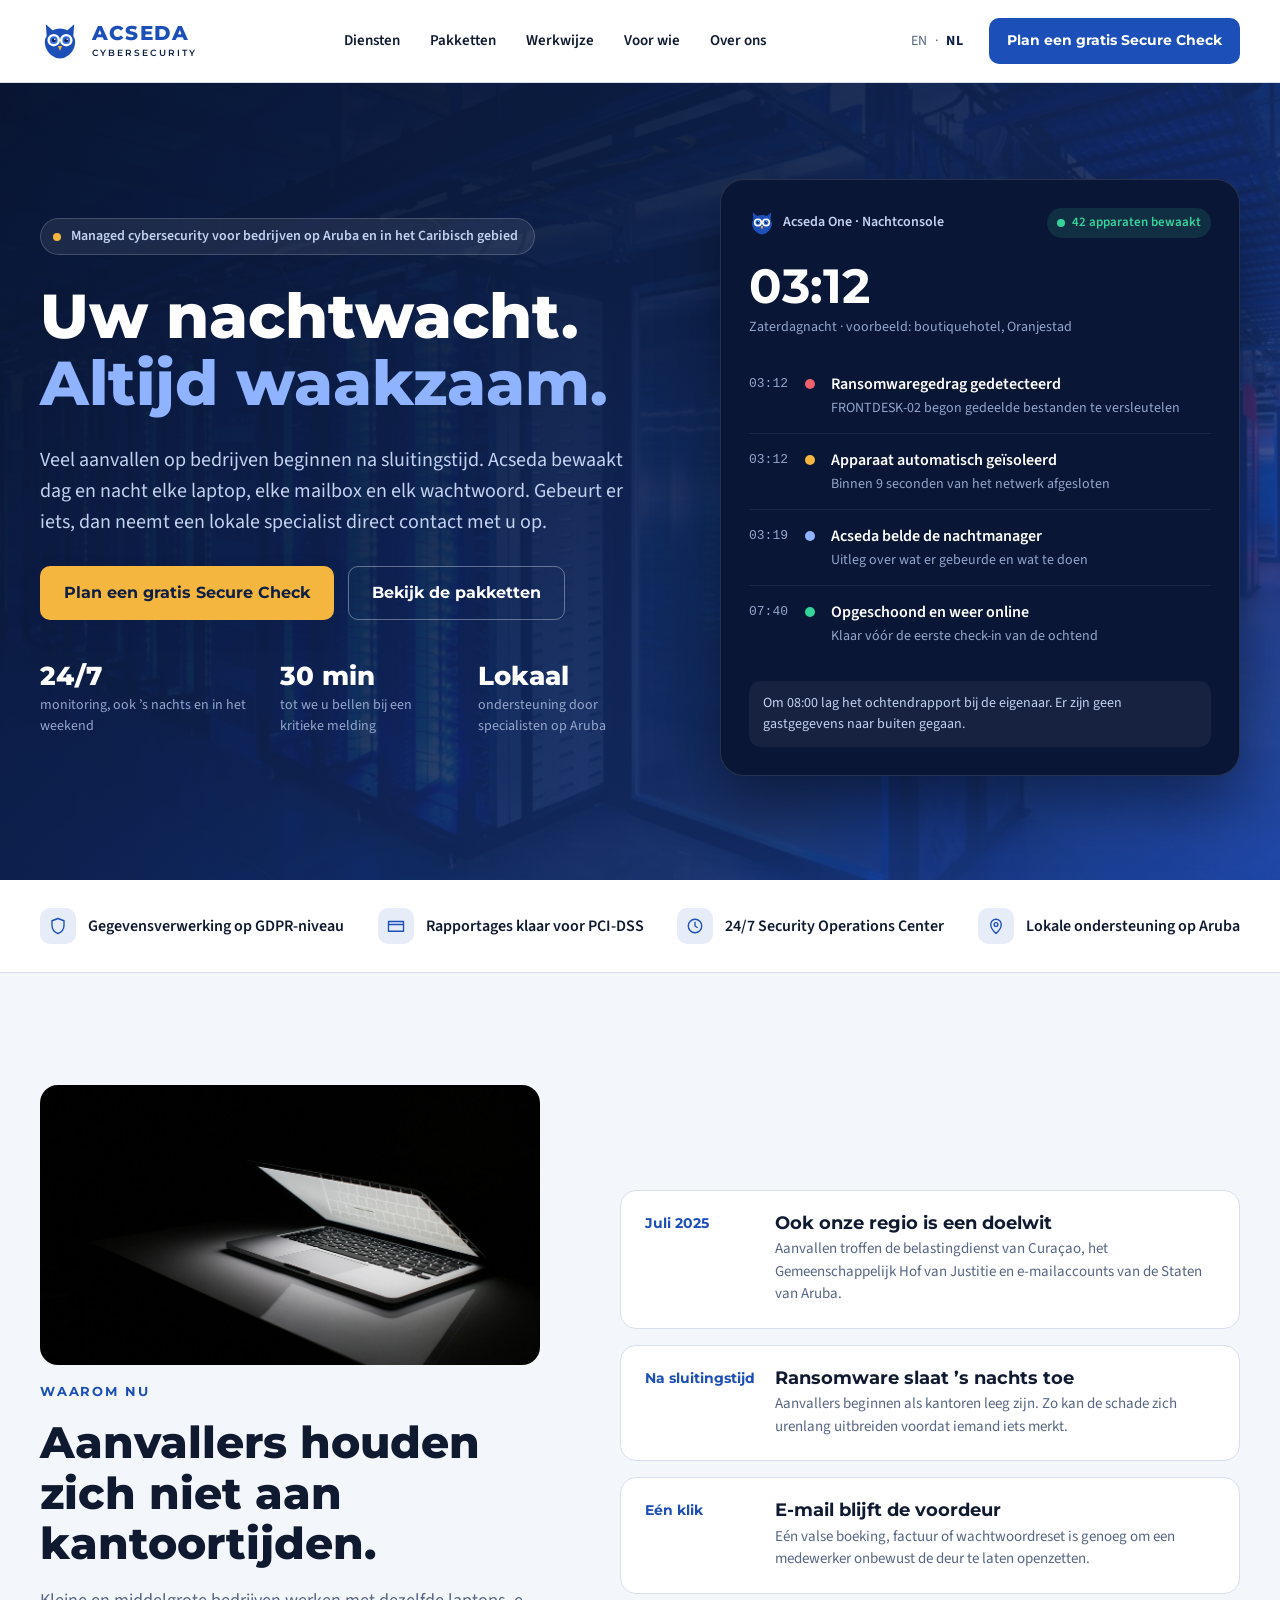
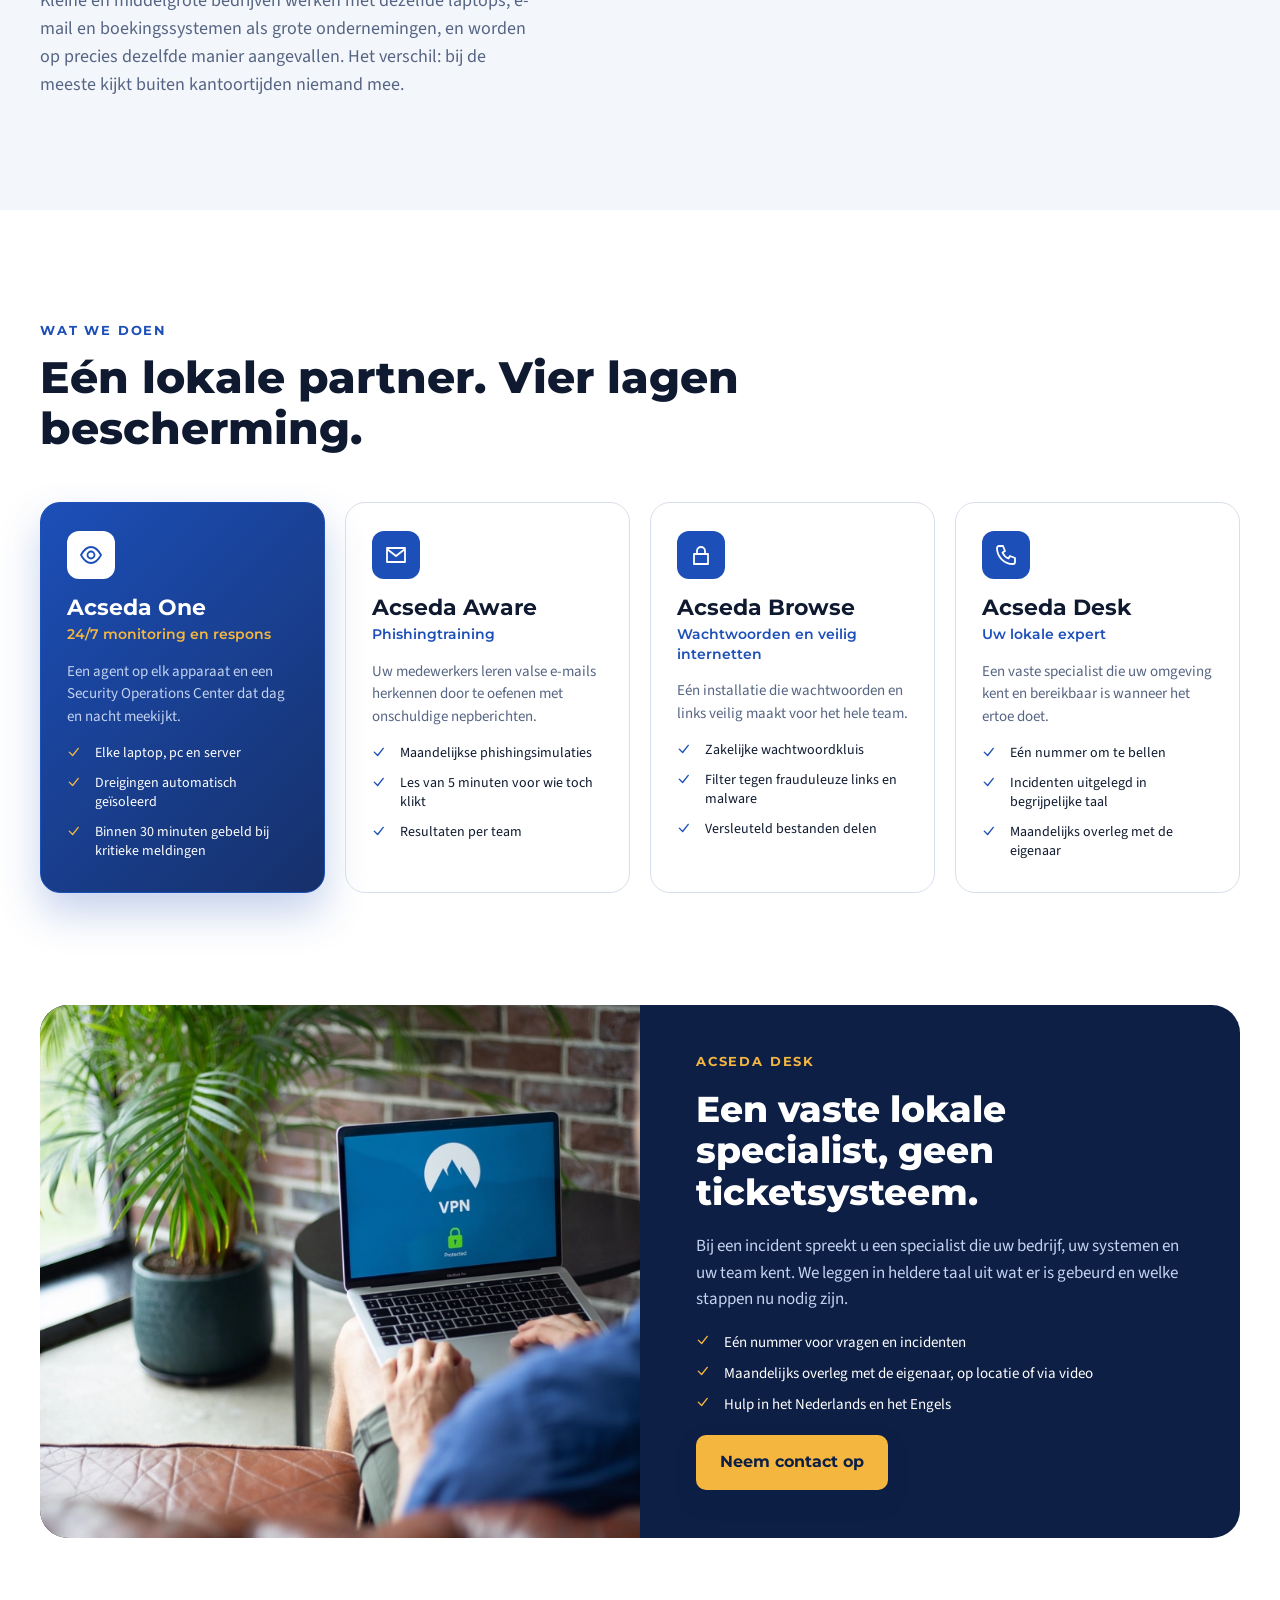
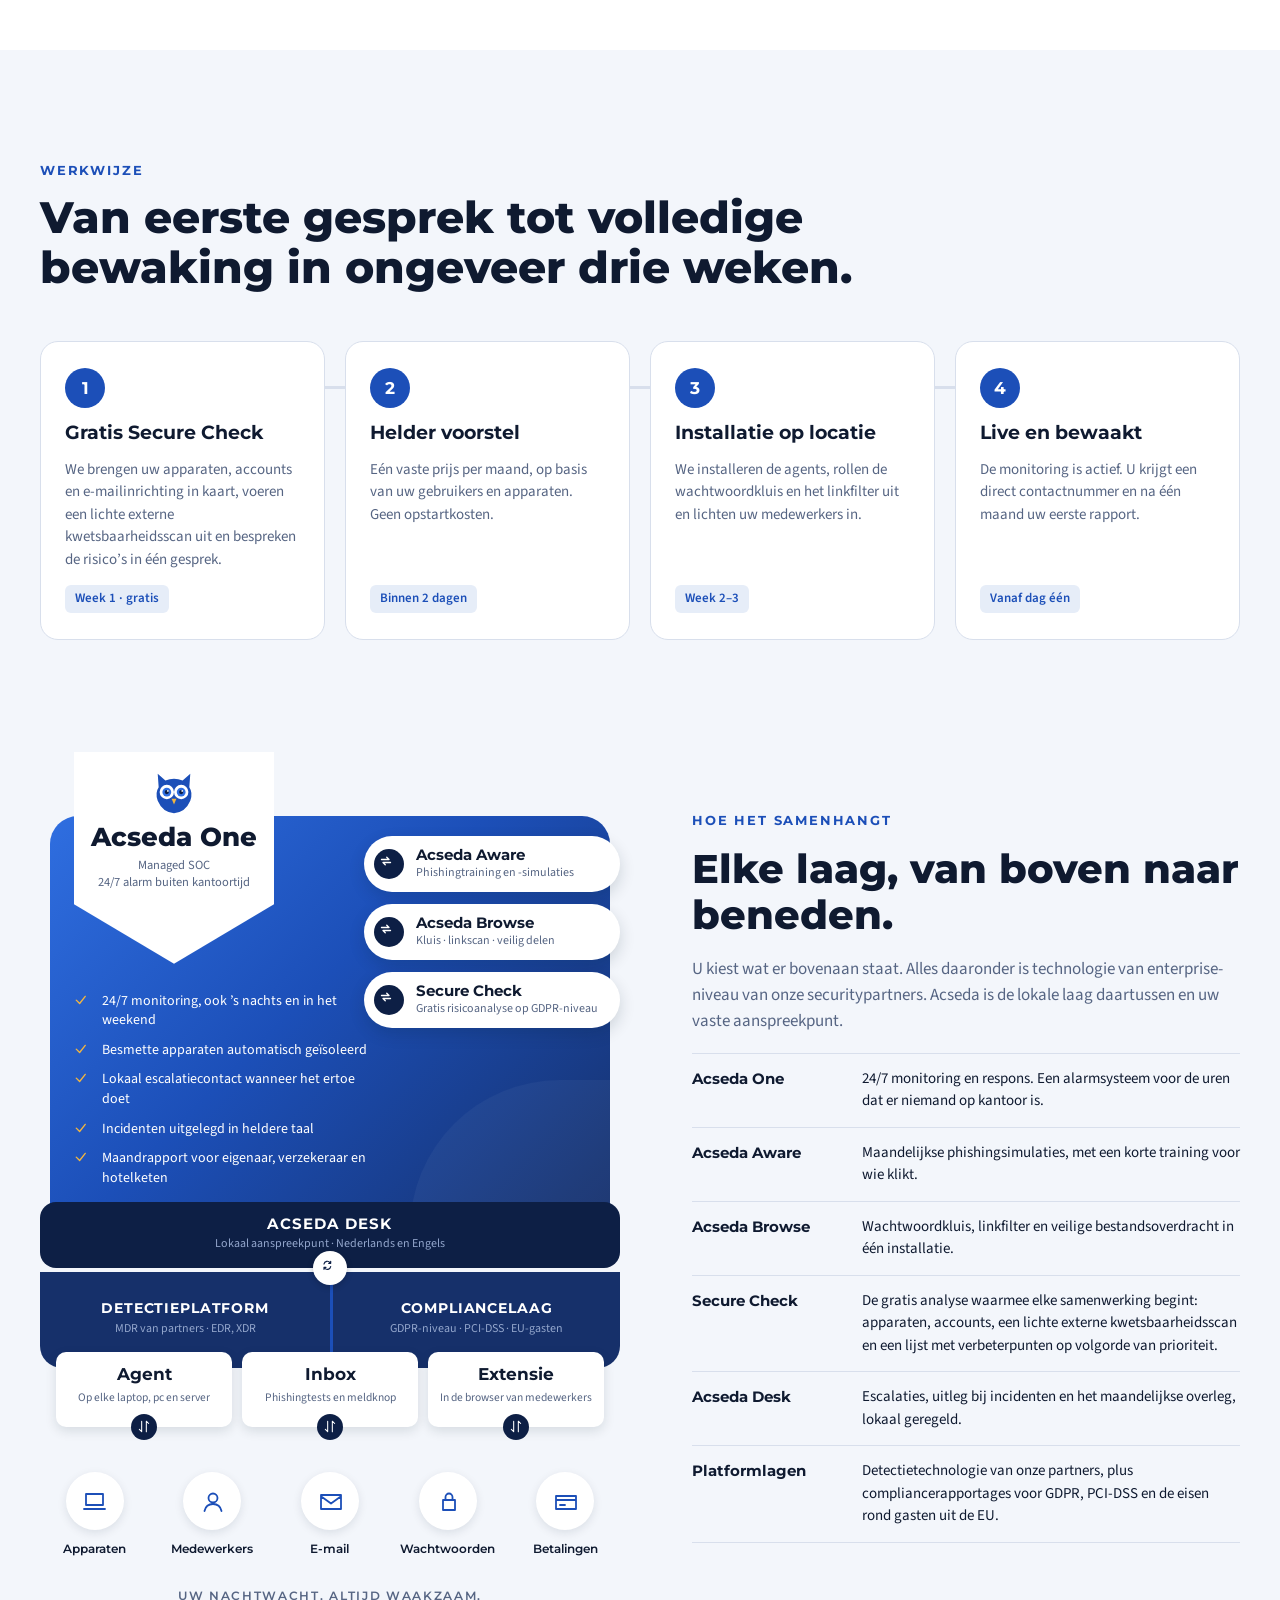
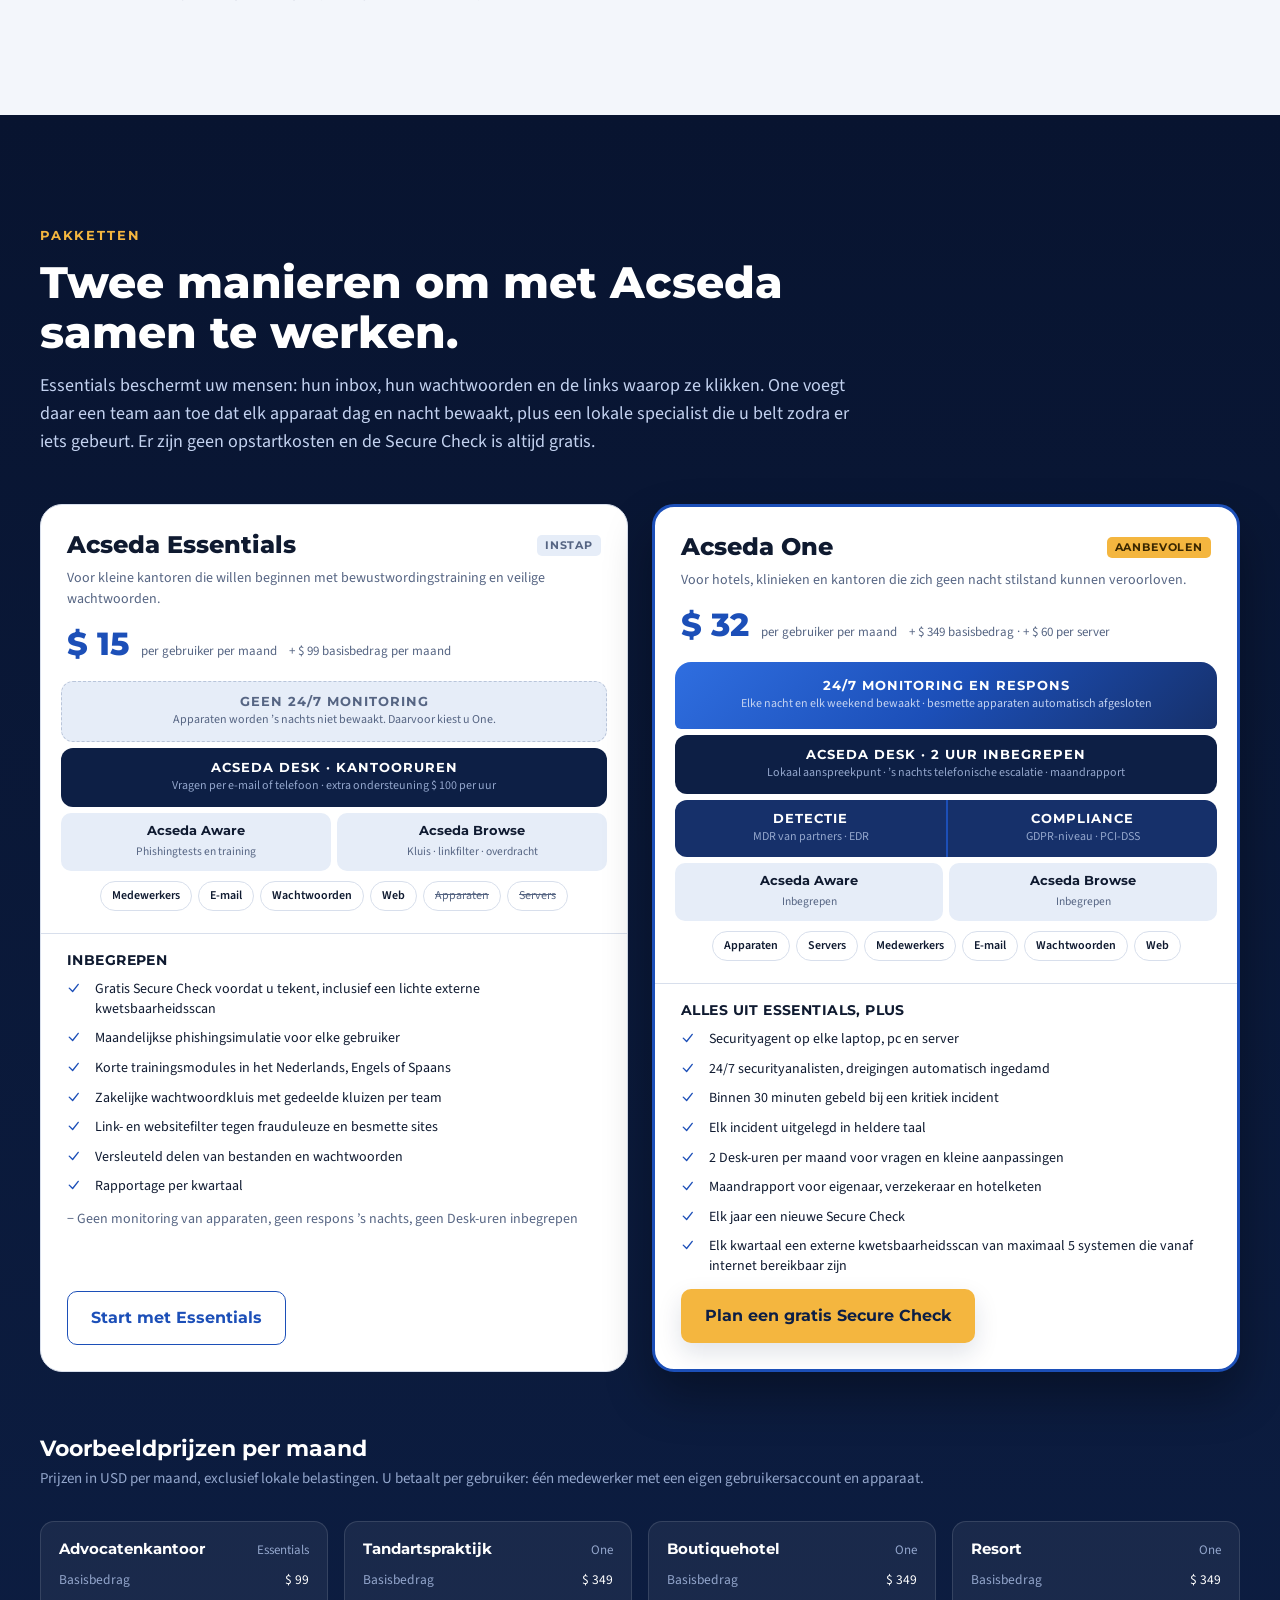
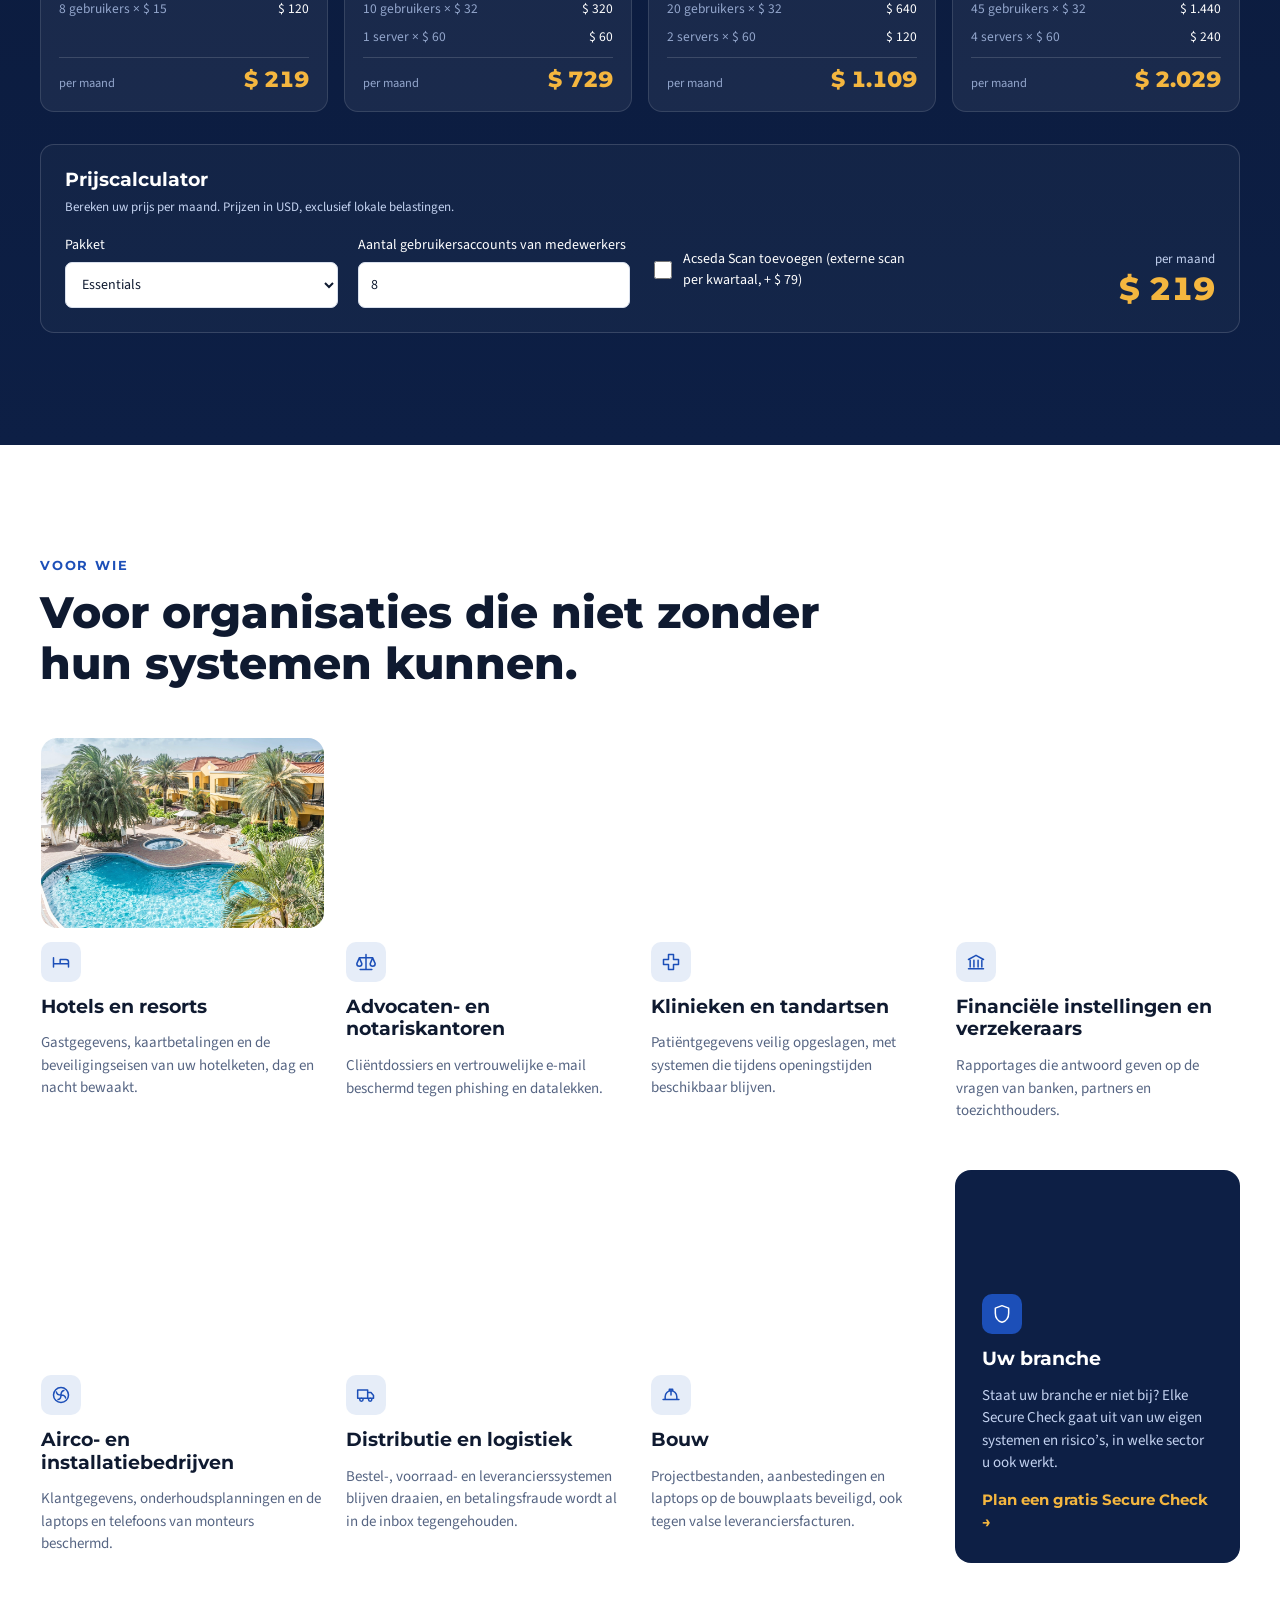
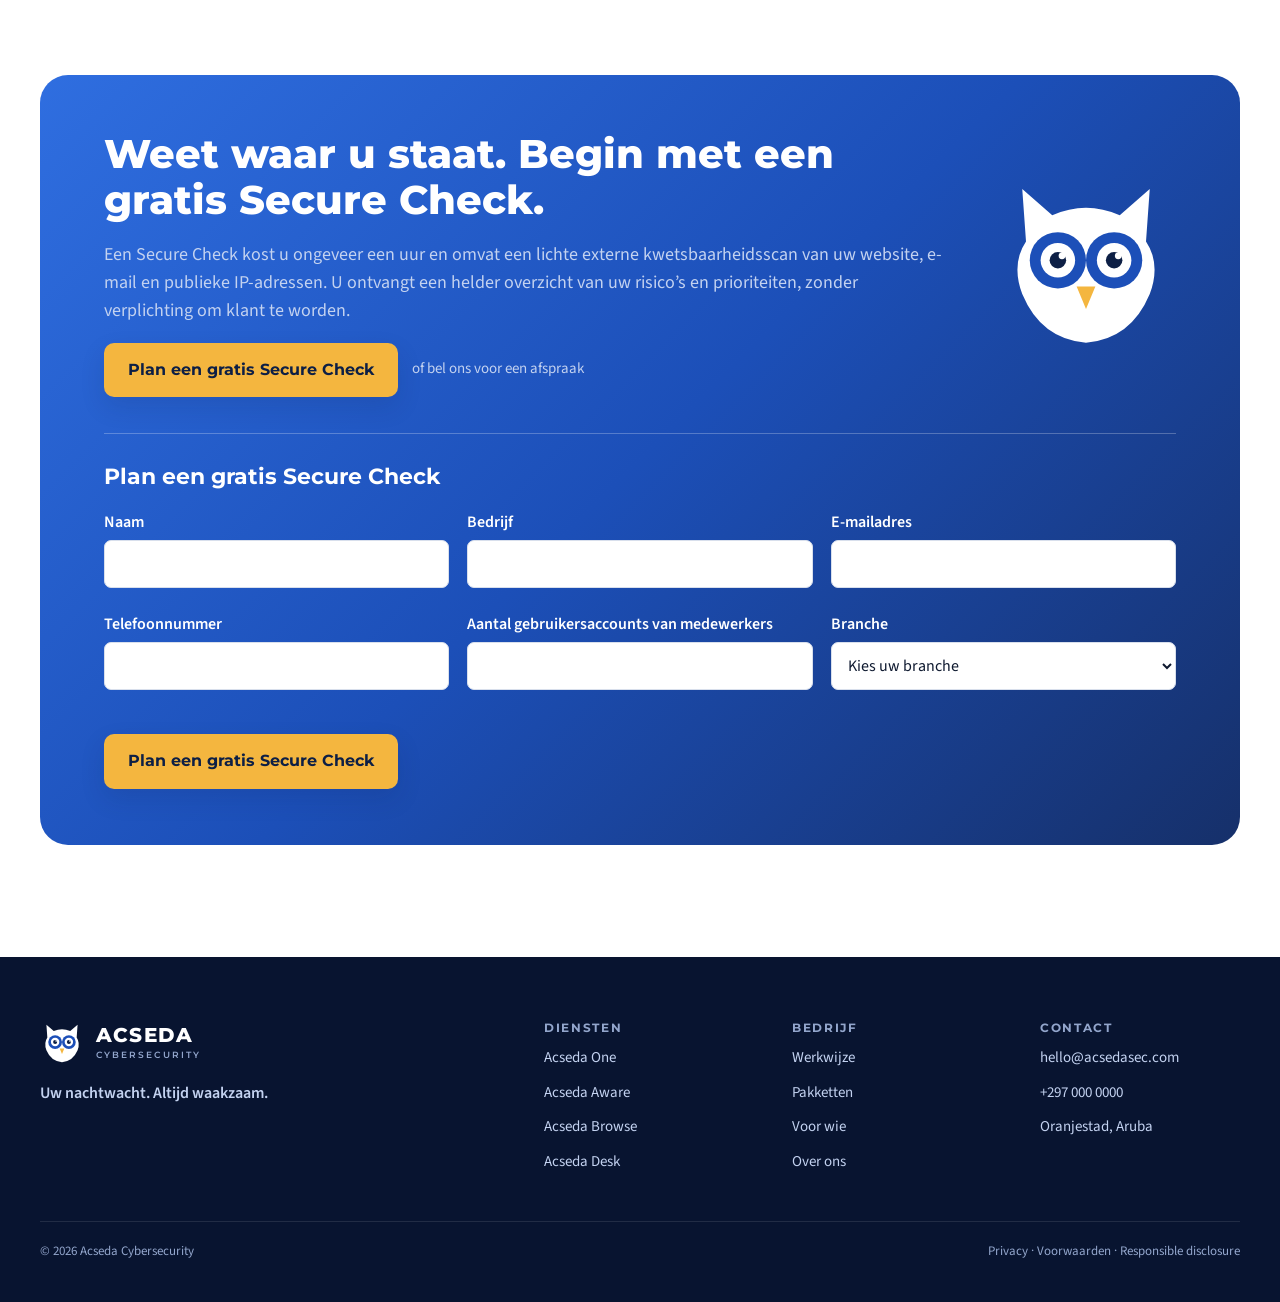
==== nl/index.html @ a1cc331a "feat: add Dutch version with working EN/NL language switch - nl/index.html: full Dutch page (lang="n" ====
<!doctype html>
<html lang="nl"><head><meta charset="utf-8"><meta name="viewport" content="width=device-width, initial-scale=1">
<title>Acseda Cybersecurity — Uw nachtwacht. Altijd waakzaam.</title>
<meta name="description" content="Managed cybersecurity voor bedrijven op Aruba en in het Caribisch gebied. 24/7 monitoring, een lokale specialist als vast aanspreekpunt en een gratis Secure Check.">
<meta property="og:site_name" content="Acseda Cybersecurity"><meta property="og:type" content="website"><meta property="og:locale" content="nl_NL"><meta property="og:locale:alternate" content="en_US"><meta property="og:title" content="Acseda Cybersecurity — Uw nachtwacht. Altijd waakzaam."><meta property="og:description" content="Managed cybersecurity voor bedrijven op Aruba en in het Caribisch gebied. 24/7 monitoring, een lokale specialist als vast aanspreekpunt en een gratis Secure Check."><meta property="og:image" content="../assets/photos/server.jpg"><meta property="og:image:alt" content="Serverruimte die Acseda Cybersecurity dag en nacht bewaakt"><meta name="theme-color" content="#0D1F45">
<link rel="alternate" hreflang="en" href="../"><link rel="alternate" hreflang="nl" href="./"><link rel="alternate" hreflang="x-default" href="../">
<link rel="icon" type="image/svg+xml" href="../assets/favicon.svg"><link rel="preconnect" href="https://fonts.googleapis.com"><link rel="preconnect" href="https://fonts.gstatic.com" crossorigin><link href="https://fonts.googleapis.com/css2?family=Montserrat:wght@500;600;700;800&family=Source+Sans+3:wght@400;500;600;700&display=swap" rel="stylesheet"><link rel="stylesheet" href="../css/styles.css"><script src="../js/main.js" defer></script></head><body>
<a class="skip-link" href="#main">Direct naar de inhoud</a>

<header class="site-header">
<div class="container nav-wrap"><a class="logo" href="#home" aria-label="Acseda Cybersecurity, naar boven"><svg class="owl " viewBox="0 0 48 48" width="48" height="48" aria-hidden="true"><path d="M7 4 15 11Q24 7 33 11L41 4 40 18Q44 24 41 32Q36 44 24 45Q12 44 7 32Q4 24 8 18Z" fill="#1C4FB8"/><g class="owl-eyes"><circle cx="16.5" cy="23" r="7.5" fill="#FFFFFF"/><circle cx="16.5" cy="23" r="4.6" fill="#2F6EE0"/><g class="pupil"><circle cx="16.5" cy="23" r="2.2" fill="#0D1F45"/><circle cx="17.6" cy="21.8" r=".9" fill="#FFFFFF"/></g><circle cx="31.5" cy="23" r="7.5" fill="#FFFFFF"/><circle cx="31.5" cy="23" r="4.6" fill="#2F6EE0"/><g class="pupil"><circle cx="31.5" cy="23" r="2.2" fill="#0D1F45"/><circle cx="32.6" cy="21.8" r=".9" fill="#FFFFFF"/></g></g><path d="M21.5 30 24 36 26.5 30Z" fill="#F4B63F"/></svg><span><strong>ACSEDA</strong><small>CYBERSECURITY</small></span></a><button class="menu-toggle" aria-expanded="false" aria-controls="navigation" aria-label="Menu openen"><span></span><span></span><span></span></button>
<nav id="navigation" aria-label="Hoofdnavigatie">
<div class="nav-links"><a href="#services">Diensten</a><a href="#packages">Pakketten</a><a href="#how-it-works">Werkwijze</a><a href="#who-we-help">Voor wie</a><a href="#about">Over ons</a>
</div>
<div class="nav-actions"><div class="languages" role="group" aria-label="Taal"><a href="../" hreflang="en" lang="en" aria-label="EN, English">EN</a><span aria-hidden="true">·</span><a href="./" hreflang="nl" lang="nl" aria-label="NL, Nederlands" aria-current="true">NL</a></div><a class="button primary" href="#contact">Plan een gratis Secure Check</a>
</div>
</nav>
</div>
</header>
<main id="main">
<section id="home" class="hero">
<div class="hero-backdrop"><img src="../assets/photos/server.jpg" alt="Serverracks in een beveiligd datacenter" width="1440" height="800" fetchpriority="high" decoding="async">
</div>
<div class="container hero-grid">
<div class="hero-copy">
<p class="hero-pill entrance"><span class="status-dot"></span>Managed cybersecurity voor bedrijven op Aruba en in het Caribisch gebied
</p>
<h1><span class="entrance">Uw nachtwacht.</span><span class="entrance">Altijd waakzaam.</span>
</h1>
<p class="hero-description entrance">Veel aanvallen op bedrijven beginnen na sluitingstijd. Acseda bewaakt dag en nacht elke laptop, elke mailbox en elk wachtwoord. Gebeurt er iets, dan neemt een lokale specialist direct contact met u op.
</p>
<div class="hero-buttons entrance"><a class="button primary" href="#contact">Plan een gratis Secure Check</a><a class="button outline" href="#packages">Bekijk de pakketten</a>
</div>
<div class="hero-stats entrance">
<div><strong><span data-count="24">24</span>/7</strong><span>monitoring, ook ’s nachts en in het weekend</span>
</div>
<div><strong><span data-count="30">30</span> min</strong><span>tot we u bellen bij een kritieke melding</span>
</div>
<div><strong>Lokaal</strong><span>ondersteuning door specialisten op Aruba</span>
</div>
</div>
</div>
<aside class="night-console entrance" aria-label="Voorbeeld van een nachtelijk beveiligingsincident">
<div class="console-header"><span><svg class="owl cursor-owl" viewBox="0 0 48 48" width="48" height="48" aria-hidden="true"><path d="M7 4 15 11Q24 7 33 11L41 4 40 18Q44 24 41 32Q36 44 24 45Q12 44 7 32Q4 24 8 18Z" fill="#1C4FB8"/><g class="owl-eyes"><circle cx="16.5" cy="23" r="7.5" fill="#FFFFFF"/><circle cx="16.5" cy="23" r="4.6" fill="#2F6EE0"/><g class="pupil"><circle cx="16.5" cy="23" r="2.2" fill="#0D1F45"/><circle cx="17.6" cy="21.8" r=".9" fill="#FFFFFF"/></g><circle cx="31.5" cy="23" r="7.5" fill="#FFFFFF"/><circle cx="31.5" cy="23" r="4.6" fill="#2F6EE0"/><g class="pupil"><circle cx="31.5" cy="23" r="2.2" fill="#0D1F45"/><circle cx="32.6" cy="21.8" r=".9" fill="#FFFFFF"/></g></g><path d="M21.5 30 24 36 26.5 30Z" fill="#F4B63F"/></svg>Acseda One · Nachtconsole</span><span class="watch-status"><i class="status-dot"></i>42 apparaten bewaakt</span>
</div>
<div class="console-clock">03:12
</div>
<p class="console-subtitle">Zaterdagnacht · voorbeeld: boutiquehotel, Oranjestad
</p>
<ol class="timeline">
<li class="event" style="--event-color:#F0616D;--event-index:0"><time>03:12</time><span class="event-dot"></span>
<div><strong>Ransomwaregedrag gedetecteerd</strong>
<p>FRONTDESK-02 begon gedeelde bestanden te versleutelen
</p>
</div>
</li>
<li class="event" style="--event-color:#F4B63F;--event-index:1"><time>03:12</time><span class="event-dot"></span>
<div><strong>Apparaat automatisch geïsoleerd</strong>
<p>Binnen 9 seconden van het netwerk afgesloten
</p>
</div>
</li>
<li class="event" style="--event-color:#8FB3FF;--event-index:2"><time>03:19</time><span class="event-dot"></span>
<div><strong>Acseda belde de nachtmanager</strong>
<p>Uitleg over wat er gebeurde en wat te doen
</p>
</div>
</li>
<li class="event" style="--event-color:#34D399;--event-index:3"><time>07:40</time><span class="event-dot"></span>
<div><strong>Opgeschoond en weer online</strong>
<p>Klaar vóór de eerste check-in van de ochtend
</p>
</div>
</li>
</ol>
<p class="console-footer">Om 08:00 lag het ochtendrapport bij de eigenaar. Er zijn geen gastgegevens naar buiten gegaan.
</p>
</aside>
</div>
</section>
<div class="trust-strip">
<div class="container trust-grid stagger">
<div class="reveal"><span class="icon"><svg viewBox="0 0 24 24" width="24" height="24" aria-hidden="true"><path d="M12 2 4 5v6c0 5 3.4 9.4 8 11 4.6-1.6 8-6 8-11V5Z" fill="none" stroke="currentColor" stroke-width="1.8" stroke-linecap="round" stroke-linejoin="round"/></svg></span><span>Gegevensverwerking op GDPR-niveau</span>
</div>
<div class="reveal"><span class="icon"><svg viewBox="0 0 24 24" width="24" height="24" aria-hidden="true"><path d="M2 6h20v13H2Z M2 10h20" fill="none" stroke="currentColor" stroke-width="1.8" stroke-linecap="round" stroke-linejoin="round"/></svg></span><span>Rapportages klaar voor PCI-DSS</span>
</div>
<div class="reveal"><span class="icon"><svg viewBox="0 0 24 24" width="24" height="24" aria-hidden="true"><path d="M12 3a9 9 0 1 0 0 18 9 9 0 1 0 0-18Z M12 7v5l3 2" fill="none" stroke="currentColor" stroke-width="1.8" stroke-linecap="round" stroke-linejoin="round"/></svg></span><span>24/7 Security Operations Center</span>
</div>
<div class="reveal"><span class="icon"><svg viewBox="0 0 24 24" width="24" height="24" aria-hidden="true"><path d="M12 22s7-6.3 7-12a7 7 0 0 0-14 0c0 5.7 7 12 7 12Z M12 7.5a2.5 2.5 0 1 0 0 5 2.5 2.5 0 1 0 0-5Z" fill="none" stroke="currentColor" stroke-width="1.8" stroke-linecap="round" stroke-linejoin="round"/></svg></span><span>Lokale ondersteuning op Aruba</span>
</div>
</div>
</div>
<section id="about" class="section tinted">
<div class="container why-grid">
<div class="why-copy reveal"><img src="../assets/photos/laptopdark.jpg" alt="Een opengeklapte laptop die oplicht tegen een donkere achtergrond" width="560" height="280" loading="lazy" decoding="async">
<header class="section-heading reveal">
<p class="eyebrow">Waarom nu
</p>
<h2>Aanvallers houden zich niet aan kantoortijden.
</h2>
<p class="">Kleine en middelgrote bedrijven werken met dezelfde laptops, e-mail en boekingssystemen als grote ondernemingen, en worden op precies dezelfde manier aangevallen. Het verschil: bij de meeste kijkt buiten kantoortijden niemand mee.
</p>
</header>
</div>
<div class="why-cards stagger">
<article class="why-card reveal"><span>Juli 2025</span>
<div>
<h3>Ook onze regio is een doelwit
</h3>
<p class="">Aanvallen troffen de belastingdienst van Curaçao, het Gemeenschappelijk Hof van Justitie en e-mailaccounts van de Staten van Aruba.
</p>
</div>
</article>
<article class="why-card reveal"><span>Na sluitingstijd</span>
<div>
<h3>Ransomware slaat ’s nachts toe
</h3>
<p class="">Aanvallers beginnen als kantoren leeg zijn. Zo kan de schade zich urenlang uitbreiden voordat iemand iets merkt.
</p>
</div>
</article>
<article class="why-card reveal"><span>Eén klik</span>
<div>
<h3>E-mail blijft de voordeur
</h3>
<p class="">Eén valse boeking, factuur of wachtwoordreset is genoeg om een medewerker onbewust de deur te laten openzetten.
</p>
</div>
</article>
</div>
</div>
</section>
<section id="services" class="section">
<div class="container">
<header class="section-heading reveal">
<p class="eyebrow">Wat we doen
</p>
<h2>Eén lokale partner. Vier lagen bescherming.
</h2>
</header>
<div class="service-grid stagger">
<article class="service-card interactive-card reveal featured"><span class="icon"><svg viewBox="0 0 24 24" width="24" height="24" aria-hidden="true"><path d="M2 12C5 6.5 8.5 4 12 4s7 2.5 10 8c-3 5.5-6.5 8-10 8S5 17.5 2 12Z M12 8.5a3.5 3.5 0 1 0 0 7 3.5 3.5 0 1 0 0-7Z" fill="none" stroke="currentColor" stroke-width="1.8" stroke-linecap="round" stroke-linejoin="round"/></svg></span>
<div>
<h3>Acseda One
</h3>
<h4>24/7 monitoring en respons
</h4>
</div>
<p class="">Een agent op elk apparaat en een Security Operations Center dat dag en nacht meekijkt.
</p>
<ul class="checks">
<li><svg viewBox="0 0 24 24" width="24" height="24" aria-hidden="true"><path d="M3 9.5 7.5 14 15 4.5" fill="none" stroke="currentColor" stroke-width="1.8" stroke-linecap="round" stroke-linejoin="round"/></svg><span>Elke laptop, pc en server</span>
</li>
<li><svg viewBox="0 0 24 24" width="24" height="24" aria-hidden="true"><path d="M3 9.5 7.5 14 15 4.5" fill="none" stroke="currentColor" stroke-width="1.8" stroke-linecap="round" stroke-linejoin="round"/></svg><span>Dreigingen automatisch geïsoleerd</span>
</li>
<li><svg viewBox="0 0 24 24" width="24" height="24" aria-hidden="true"><path d="M3 9.5 7.5 14 15 4.5" fill="none" stroke="currentColor" stroke-width="1.8" stroke-linecap="round" stroke-linejoin="round"/></svg><span>Binnen 30 minuten gebeld bij kritieke meldingen</span>
</li>
</ul>
</article>
<article class="service-card interactive-card reveal "><span class="icon"><svg viewBox="0 0 24 24" width="24" height="24" aria-hidden="true"><path d="M3 5h18v14H3Z M3 6l9 7 9-7" fill="none" stroke="currentColor" stroke-width="1.8" stroke-linecap="round" stroke-linejoin="round"/></svg></span>
<div>
<h3>Acseda Aware
</h3>
<h4>Phishingtraining
</h4>
</div>
<p class="">Uw medewerkers leren valse e-mails herkennen door te oefenen met onschuldige nepberichten.
</p>
<ul class="checks">
<li><svg viewBox="0 0 24 24" width="24" height="24" aria-hidden="true"><path d="M3 9.5 7.5 14 15 4.5" fill="none" stroke="currentColor" stroke-width="1.8" stroke-linecap="round" stroke-linejoin="round"/></svg><span>Maandelijkse phishingsimulaties</span>
</li>
<li><svg viewBox="0 0 24 24" width="24" height="24" aria-hidden="true"><path d="M3 9.5 7.5 14 15 4.5" fill="none" stroke="currentColor" stroke-width="1.8" stroke-linecap="round" stroke-linejoin="round"/></svg><span>Les van 5 minuten voor wie toch klikt</span>
</li>
<li><svg viewBox="0 0 24 24" width="24" height="24" aria-hidden="true"><path d="M3 9.5 7.5 14 15 4.5" fill="none" stroke="currentColor" stroke-width="1.8" stroke-linecap="round" stroke-linejoin="round"/></svg><span>Resultaten per team</span>
</li>
</ul>
</article>
<article class="service-card interactive-card reveal "><span class="icon"><svg viewBox="0 0 24 24" width="24" height="24" aria-hidden="true"><path d="M5 11h14v10H5Z M8 11V8a4 4 0 0 1 8 0v3" fill="none" stroke="currentColor" stroke-width="1.8" stroke-linecap="round" stroke-linejoin="round"/></svg></span>
<div>
<h3>Acseda Browse
</h3>
<h4>Wachtwoorden en veilig internetten
</h4>
</div>
<p class="">Eén installatie die wachtwoorden en links veilig maakt voor het hele team.
</p>
<ul class="checks">
<li><svg viewBox="0 0 24 24" width="24" height="24" aria-hidden="true"><path d="M3 9.5 7.5 14 15 4.5" fill="none" stroke="currentColor" stroke-width="1.8" stroke-linecap="round" stroke-linejoin="round"/></svg><span>Zakelijke wachtwoordkluis</span>
</li>
<li><svg viewBox="0 0 24 24" width="24" height="24" aria-hidden="true"><path d="M3 9.5 7.5 14 15 4.5" fill="none" stroke="currentColor" stroke-width="1.8" stroke-linecap="round" stroke-linejoin="round"/></svg><span>Filter tegen frauduleuze links en malware</span>
</li>
<li><svg viewBox="0 0 24 24" width="24" height="24" aria-hidden="true"><path d="M3 9.5 7.5 14 15 4.5" fill="none" stroke="currentColor" stroke-width="1.8" stroke-linecap="round" stroke-linejoin="round"/></svg><span>Versleuteld bestanden delen</span>
</li>
</ul>
</article>
<article class="service-card interactive-card reveal "><span class="icon"><svg viewBox="0 0 24 24" width="24" height="24" aria-hidden="true"><path d="M5 3h4l2 5-2.5 1.5a11 11 0 0 0 6 6L16 13l5 2v4a2 2 0 0 1-2 2A16 16 0 0 1 3 5a2 2 0 0 1 2-2Z" fill="none" stroke="currentColor" stroke-width="1.8" stroke-linecap="round" stroke-linejoin="round"/></svg></span>
<div>
<h3>Acseda Desk
</h3>
<h4>Uw lokale expert
</h4>
</div>
<p class="">Een vaste specialist die uw omgeving kent en bereikbaar is wanneer het ertoe doet.
</p>
<ul class="checks">
<li><svg viewBox="0 0 24 24" width="24" height="24" aria-hidden="true"><path d="M3 9.5 7.5 14 15 4.5" fill="none" stroke="currentColor" stroke-width="1.8" stroke-linecap="round" stroke-linejoin="round"/></svg><span>Eén nummer om te bellen</span>
</li>
<li><svg viewBox="0 0 24 24" width="24" height="24" aria-hidden="true"><path d="M3 9.5 7.5 14 15 4.5" fill="none" stroke="currentColor" stroke-width="1.8" stroke-linecap="round" stroke-linejoin="round"/></svg><span>Incidenten uitgelegd in begrijpelijke taal</span>
</li>
<li><svg viewBox="0 0 24 24" width="24" height="24" aria-hidden="true"><path d="M3 9.5 7.5 14 15 4.5" fill="none" stroke="currentColor" stroke-width="1.8" stroke-linecap="round" stroke-linejoin="round"/></svg><span>Maandelijks overleg met de eigenaar</span>
</li>
</ul>
</article>
</div>
</div>
</section>
<section class="desk-section">
<div class="container">
<div class="desk-card reveal"><img src="../assets/photos/encrypt.jpg" alt="Een specialist aan het werk op een laptop met een versleutelde verbinding" width="600" height="480" loading="lazy" decoding="async">
<div class="desk-copy">
<header class="section-heading reveal">
<p class="eyebrow">Acseda Desk
</p>
<h2>Een vaste lokale specialist, geen ticketsysteem.
</h2>
<p class="">Bij een incident spreekt u een specialist die uw bedrijf, uw systemen en uw team kent. We leggen in heldere taal uit wat er is gebeurd en welke stappen nu nodig zijn.
</p>
</header>
<ul class="checks">
<li><svg viewBox="0 0 24 24" width="24" height="24" aria-hidden="true"><path d="M3 9.5 7.5 14 15 4.5" fill="none" stroke="currentColor" stroke-width="1.8" stroke-linecap="round" stroke-linejoin="round"/></svg><span>Eén nummer voor vragen en incidenten</span>
</li>
<li><svg viewBox="0 0 24 24" width="24" height="24" aria-hidden="true"><path d="M3 9.5 7.5 14 15 4.5" fill="none" stroke="currentColor" stroke-width="1.8" stroke-linecap="round" stroke-linejoin="round"/></svg><span>Maandelijks overleg met de eigenaar, op locatie of via video</span>
</li>
<li><svg viewBox="0 0 24 24" width="24" height="24" aria-hidden="true"><path d="M3 9.5 7.5 14 15 4.5" fill="none" stroke="currentColor" stroke-width="1.8" stroke-linecap="round" stroke-linejoin="round"/></svg><span>Hulp in het Nederlands en het Engels</span>
</li>
</ul><a class="button primary" href="#contact">Neem contact op</a>
</div>
</div>
</div>
</section>
<section id="how-it-works" class="section tinted">
<div class="container">
<header class="section-heading reveal">
<p class="eyebrow">Werkwijze
</p>
<h2>Van eerste gesprek tot volledige bewaking in ongeveer drie weken.
</h2>
</header>
<div class="steps-wrap">
<div class="step-progress" aria-hidden="true"><span></span>
</div>
<ol class="steps stagger">
<li class="step reveal"><span class="step-number">1</span>
<h3>Gratis Secure Check
</h3>
<p class="">We brengen uw apparaten, accounts en e-mailinrichting in kaart, voeren een lichte externe kwetsbaarheidsscan uit en bespreken de risico’s in één gesprek.
</p><span class="step-when">Week 1  ·  gratis</span>
</li>
<li class="step reveal"><span class="step-number">2</span>
<h3>Helder voorstel
</h3>
<p class="">Eén vaste prijs per maand, op basis van uw gebruikers en apparaten. Geen opstartkosten.
</p><span class="step-when">Binnen 2 dagen</span>
</li>
<li class="step reveal"><span class="step-number">3</span>
<h3>Installatie op locatie
</h3>
<p class="">We installeren de agents, rollen de wachtwoordkluis en het linkfilter uit en lichten uw medewerkers in.
</p><span class="step-when">Week 2–3</span>
</li>
<li class="step reveal"><span class="step-number">4</span>
<h3>Live en bewaakt
</h3>
<p class="">De monitoring is actief. U krijgt een direct contactnummer en na één maand uw eerste rapport.
</p><span class="step-when">Vanaf dag één</span>
</li>
</ol>
</div>
</div>
</section>
<section id="stack" class="section tinted stack-section">
<div class="container stack-grid">
<div class="stack reveal" aria-label="Schema van de Acseda-dienstverlening">
<div class="stack-one stack-part" data-layer="one" tabindex="0" style="--build:4">
<div class="shield"><svg class="owl " viewBox="0 0 48 48" width="48" height="48" aria-hidden="true"><path d="M7 4 15 11Q24 7 33 11L41 4 40 18Q44 24 41 32Q36 44 24 45Q12 44 7 32Q4 24 8 18Z" fill="#1C4FB8"/><g class="owl-eyes"><circle cx="16.5" cy="23" r="7.5" fill="#FFFFFF"/><circle cx="16.5" cy="23" r="4.6" fill="#2F6EE0"/><g class="pupil"><circle cx="16.5" cy="23" r="2.2" fill="#0D1F45"/><circle cx="17.6" cy="21.8" r=".9" fill="#FFFFFF"/></g><circle cx="31.5" cy="23" r="7.5" fill="#FFFFFF"/><circle cx="31.5" cy="23" r="4.6" fill="#2F6EE0"/><g class="pupil"><circle cx="31.5" cy="23" r="2.2" fill="#0D1F45"/><circle cx="32.6" cy="21.8" r=".9" fill="#FFFFFF"/></g></g><path d="M21.5 30 24 36 26.5 30Z" fill="#F4B63F"/></svg>
<h3>Acseda One
</h3>
<p>Managed SOC<br>24/7 alarm buiten kantoortijd
</p>
</div>
<ul class="checks">
<li><svg viewBox="0 0 24 24" width="24" height="24" aria-hidden="true"><path d="M3 9.5 7.5 14 15 4.5" fill="none" stroke="currentColor" stroke-width="1.8" stroke-linecap="round" stroke-linejoin="round"/></svg><span>24/7 monitoring, ook ’s nachts en in het weekend</span>
</li>
<li><svg viewBox="0 0 24 24" width="24" height="24" aria-hidden="true"><path d="M3 9.5 7.5 14 15 4.5" fill="none" stroke="currentColor" stroke-width="1.8" stroke-linecap="round" stroke-linejoin="round"/></svg><span>Besmette apparaten automatisch geïsoleerd</span>
</li>
<li><svg viewBox="0 0 24 24" width="24" height="24" aria-hidden="true"><path d="M3 9.5 7.5 14 15 4.5" fill="none" stroke="currentColor" stroke-width="1.8" stroke-linecap="round" stroke-linejoin="round"/></svg><span>Lokaal escalatiecontact wanneer het ertoe doet</span>
</li>
<li><svg viewBox="0 0 24 24" width="24" height="24" aria-hidden="true"><path d="M3 9.5 7.5 14 15 4.5" fill="none" stroke="currentColor" stroke-width="1.8" stroke-linecap="round" stroke-linejoin="round"/></svg><span>Incidenten uitgelegd in heldere taal</span>
</li>
<li><svg viewBox="0 0 24 24" width="24" height="24" aria-hidden="true"><path d="M3 9.5 7.5 14 15 4.5" fill="none" stroke="currentColor" stroke-width="1.8" stroke-linecap="round" stroke-linejoin="round"/></svg><span>Maandrapport voor eigenaar, verzekeraar en hotelketen</span>
</li>
</ul>
</div>
<div class="stack-pills">
<div class="stack-pill stack-part" tabindex="0" data-layer="aware" style="--build:5"><span class="link-icon"><svg viewBox="0 0 24 24" width="24" height="24" aria-hidden="true"><path d="M2 6h10l-3-3M14 10H4l3 3" fill="none" stroke="currentColor" stroke-width="1.8" stroke-linecap="round" stroke-linejoin="round"/></svg></span>
<div>
<h4>Acseda Aware
</h4>
<p>Phishingtraining en -simulaties
</p>
</div>
</div>
<div class="stack-pill stack-part" tabindex="0" data-layer="browse" style="--build:6"><span class="link-icon"><svg viewBox="0 0 24 24" width="24" height="24" aria-hidden="true"><path d="M2 6h10l-3-3M14 10H4l3 3" fill="none" stroke="currentColor" stroke-width="1.8" stroke-linecap="round" stroke-linejoin="round"/></svg></span>
<div>
<h4>Acseda Browse
</h4>
<p>Kluis · linkscan · veilig delen
</p>
</div>
</div>
<div class="stack-pill stack-part" tabindex="0" data-layer="check" style="--build:7"><span class="link-icon"><svg viewBox="0 0 24 24" width="24" height="24" aria-hidden="true"><path d="M2 6h10l-3-3M14 10H4l3 3" fill="none" stroke="currentColor" stroke-width="1.8" stroke-linecap="round" stroke-linejoin="round"/></svg></span>
<div>
<h4>Secure Check
</h4>
<p>Gratis risicoanalyse op GDPR-niveau
</p>
</div>
</div>
</div>
<div class="stack-desk stack-part" tabindex="0" data-layer="desk" style="--build:3">
<h3>ACSEDA DESK
</h3>
<p>Lokaal aanspreekpunt · Nederlands en Engels
</p><span class="hub"><svg viewBox="0 0 24 24" width="24" height="24" aria-hidden="true"><path d="M3 6a5 5 0 0 1 9-2l1 1M13 10a5 5 0 0 1-9 2l-1-1M13 2v3h-3M3 14v-3h3" fill="none" stroke="currentColor" stroke-width="1.8" stroke-linecap="round" stroke-linejoin="round"/></svg></span>
</div>
<div class="stack-platform stack-part" tabindex="0" data-layer="platform" style="--build:2">
<div>
<h4>DETECTIEPLATFORM
</h4>
<p>MDR van partners · EDR, XDR
</p>
</div>
<div>
<h4>COMPLIANCELAAG
</h4>
<p>GDPR-niveau · PCI-DSS · EU-gasten
</p>
</div>
</div>
<div class="sensors stack-part" style="--build:1">
<div class="sensor">
<h4>Agent
</h4>
<p>Op elke laptop, pc en server
</p><span class="sensor-arrow"><svg viewBox="0 0 24 24" width="24" height="24" aria-hidden="true"><path d="M8 2v18l-4-4M16 20V2l4 4" fill="none" stroke="currentColor" stroke-width="1.8" stroke-linecap="round" stroke-linejoin="round"/></svg></span>
</div>
<div class="sensor">
<h4>Inbox
</h4>
<p>Phishingtests en meldknop
</p><span class="sensor-arrow"><svg viewBox="0 0 24 24" width="24" height="24" aria-hidden="true"><path d="M8 2v18l-4-4M16 20V2l4 4" fill="none" stroke="currentColor" stroke-width="1.8" stroke-linecap="round" stroke-linejoin="round"/></svg></span>
</div>
<div class="sensor">
<h4>Extensie
</h4>
<p>In de browser van medewerkers
</p><span class="sensor-arrow"><svg viewBox="0 0 24 24" width="24" height="24" aria-hidden="true"><path d="M8 2v18l-4-4M16 20V2l4 4" fill="none" stroke="currentColor" stroke-width="1.8" stroke-linecap="round" stroke-linejoin="round"/></svg></span>
</div>
</div>
<div class="surfaces stack-part" style="--build:0">
<div><span><svg viewBox="0 0 24 24" width="24" height="24" aria-hidden="true"><path d="M3 5h17v11H3Z M1 20h21" fill="none" stroke="currentColor" stroke-width="1.8" stroke-linecap="round" stroke-linejoin="round"/></svg></span><b>Apparaten</b>
</div>
<div><span><svg viewBox="0 0 24 24" width="24" height="24" aria-hidden="true"><path d="M13 4.5a4.5 4.5 0 1 0 0 9 4.5 4.5 0 1 0 0-9Z M4.5 22c1-4.5 4.4-7 8.5-7s7.5 2.5 8.5 7" fill="none" stroke="currentColor" stroke-width="1.8" stroke-linecap="round" stroke-linejoin="round"/></svg></span><b>Medewerkers</b>
</div>
<div><span><svg viewBox="0 0 24 24" width="24" height="24" aria-hidden="true"><path d="M3 6h20v14H3Z M4 8l9 6.5L22 8" fill="none" stroke="currentColor" stroke-width="1.8" stroke-linecap="round" stroke-linejoin="round"/></svg></span><b>E-mail</b>
</div>
<div><span><svg viewBox="0 0 24 24" width="24" height="24" aria-hidden="true"><path d="M7 11h12v10H7Z M9.5 11V8a3.5 3.5 0 0 1 7 0v3" fill="none" stroke="currentColor" stroke-width="1.8" stroke-linecap="round" stroke-linejoin="round"/></svg></span><b>Wachtwoorden</b>
</div>
<div><span><svg viewBox="0 0 24 24" width="24" height="24" aria-hidden="true"><path d="M3 7h20v13H3Z M3 11h20 M7 16h5" fill="none" stroke="currentColor" stroke-width="1.8" stroke-linecap="round" stroke-linejoin="round"/></svg></span><b>Betalingen</b>
</div>
</div>
<p class="stack-slogan">UW NACHTWACHT. ALTIJD WAAKZAAM.
</p>
</div>
<div class="legend">
<header class="section-heading reveal">
<p class="eyebrow">Hoe het samenhangt
</p>
<h2>Elke laag, van boven naar beneden.
</h2>
<p class="">U kiest wat er bovenaan staat. Alles daaronder is technologie van enterprise-niveau van onze securitypartners. Acseda is de lokale laag daartussen en uw vaste aanspreekpunt.
</p>
</header>
<dl class="legend-rows">
<div tabindex="0" data-layer="one" class="legend-row reveal">
<dt>Acseda One
</dt>
<dd>24/7 monitoring en respons. Een alarmsysteem voor de uren dat er niemand op kantoor is.
</dd>
</div>
<div tabindex="0" data-layer="aware" class="legend-row reveal">
<dt>Acseda Aware
</dt>
<dd>Maandelijkse phishingsimulaties, met een korte training voor wie klikt.
</dd>
</div>
<div tabindex="0" data-layer="browse" class="legend-row reveal">
<dt>Acseda Browse
</dt>
<dd>Wachtwoordkluis, linkfilter en veilige bestandsoverdracht in één installatie.
</dd>
</div>
<div tabindex="0" data-layer="check" class="legend-row reveal">
<dt>Secure Check
</dt>
<dd>De gratis analyse waarmee elke samenwerking begint: apparaten, accounts, een lichte externe kwetsbaarheidsscan en een lijst met verbeterpunten op volgorde van prioriteit.
</dd>
</div>
<div tabindex="0" data-layer="desk" class="legend-row reveal">
<dt>Acseda Desk
</dt>
<dd>Escalaties, uitleg bij incidenten en het maandelijkse overleg, lokaal geregeld.
</dd>
</div>
<div tabindex="0" data-layer="platform" class="legend-row reveal">
<dt>Platformlagen
</dt>
<dd>Detectietechnologie van onze partners, plus compliancerapportages voor GDPR, PCI-DSS en de eisen rond gasten uit de EU.
</dd>
</div>
</dl>
</div>
</div>
</section>
<section id="packages" class="section packages">
<div class="container">
<header class="section-heading reveal">
<p class="eyebrow">Pakketten
</p>
<h2>Twee manieren om met Acseda samen te werken.
</h2>
<p class="">Essentials beschermt uw mensen: hun inbox, hun wachtwoorden en de links waarop ze klikken. One voegt daar een team aan toe dat elk apparaat dag en nacht bewaakt, plus een lokale specialist die u belt zodra er iets gebeurt. Er zijn geen opstartkosten en de Secure Check is altijd gratis.
</p>
</header>
<div class="package-tabs" role="group" aria-label="Kies een pakket"><button type="button" aria-pressed="true" data-package="essentials" aria-controls="package-essentials">Essentials</button><button type="button" aria-pressed="false" data-package="one" aria-controls="package-one">One</button>
</div>
<div class="package-grid stagger">
<article id="package-essentials" class="package-card interactive-card reveal " data-package-card="essentials">
<div class="package-head">
<div>
<h3>Acseda Essentials
</h3><span class="badge quiet">Instap</span>
</div>
<p class="">Voor kleine kantoren die willen beginnen met bewustwordingstraining en veilige wachtwoorden.
</p>
<div class="cost"><strong>$&nbsp;<span data-count="15">15</span></strong><span>per gebruiker per maand</span><span>+ $&nbsp;99 basisbedrag per maand</span>
</div>
</div>
<div class="mini-stack">
<div class="lay off">
<h4>Geen 24/7 monitoring
</h4>
<p class="">Apparaten worden ’s nachts niet bewaakt. Daarvoor kiest u One.
</p>
</div>
<div class="lay desk">
<h4>Acseda Desk · kantooruren
</h4>
<p class="">Vragen per e-mail of telefoon · extra ondersteuning $&nbsp;100 per uur
</p>
</div>
<div class="mini-services">
<div><b>Acseda Aware</b><span>Phishingtests en training</span>
</div>
<div><b>Acseda Browse</b><span>Kluis · linkfilter · overdracht</span>
</div>
</div>
<div class="chips"><span class="chip ">Medewerkers</span><span class="chip ">E-mail</span><span class="chip ">Wachtwoorden</span><span class="chip ">Web</span><span class="chip dim">Apparaten</span><span class="chip dim">Servers</span>
</div>
</div>
<div class="included">
<h4>INBEGREPEN
</h4>
<ul class="checks">
<li><svg viewBox="0 0 24 24" width="24" height="24" aria-hidden="true"><path d="M3 9.5 7.5 14 15 4.5" fill="none" stroke="currentColor" stroke-width="1.8" stroke-linecap="round" stroke-linejoin="round"/></svg><span>Gratis Secure Check voordat u tekent, inclusief een lichte externe kwetsbaarheidsscan</span>
</li>
<li><svg viewBox="0 0 24 24" width="24" height="24" aria-hidden="true"><path d="M3 9.5 7.5 14 15 4.5" fill="none" stroke="currentColor" stroke-width="1.8" stroke-linecap="round" stroke-linejoin="round"/></svg><span>Maandelijkse phishingsimulatie voor elke gebruiker</span>
</li>
<li><svg viewBox="0 0 24 24" width="24" height="24" aria-hidden="true"><path d="M3 9.5 7.5 14 15 4.5" fill="none" stroke="currentColor" stroke-width="1.8" stroke-linecap="round" stroke-linejoin="round"/></svg><span>Korte trainingsmodules in het Nederlands, Engels of Spaans</span>
</li>
<li><svg viewBox="0 0 24 24" width="24" height="24" aria-hidden="true"><path d="M3 9.5 7.5 14 15 4.5" fill="none" stroke="currentColor" stroke-width="1.8" stroke-linecap="round" stroke-linejoin="round"/></svg><span>Zakelijke wachtwoordkluis met gedeelde kluizen per team</span>
</li>
<li><svg viewBox="0 0 24 24" width="24" height="24" aria-hidden="true"><path d="M3 9.5 7.5 14 15 4.5" fill="none" stroke="currentColor" stroke-width="1.8" stroke-linecap="round" stroke-linejoin="round"/></svg><span>Link- en websitefilter tegen frauduleuze en besmette sites</span>
</li>
<li><svg viewBox="0 0 24 24" width="24" height="24" aria-hidden="true"><path d="M3 9.5 7.5 14 15 4.5" fill="none" stroke="currentColor" stroke-width="1.8" stroke-linecap="round" stroke-linejoin="round"/></svg><span>Versleuteld delen van bestanden en wachtwoorden</span>
</li>
<li><svg viewBox="0 0 24 24" width="24" height="24" aria-hidden="true"><path d="M3 9.5 7.5 14 15 4.5" fill="none" stroke="currentColor" stroke-width="1.8" stroke-linecap="round" stroke-linejoin="round"/></svg><span>Rapportage per kwartaal</span>
</li>
</ul>
<p class="excluded">− Geen monitoring van apparaten, geen respons ’s nachts, geen Desk-uren inbegrepen
</p><a class="button outline-blue" href="#contact">Start met Essentials</a>
</div>
</article>
<article id="package-one" class="package-card interactive-card reveal recommended" data-package-card="one">
<div class="package-head">
<div>
<h3>Acseda One
</h3><span class="badge ">Aanbevolen</span>
</div>
<p class="">Voor hotels, klinieken en kantoren die zich geen nacht stilstand kunnen veroorloven.
</p>
<div class="cost"><strong>$&nbsp;<span data-count="32">32</span></strong><span>per gebruiker per maand</span><span>+ $&nbsp;349 basisbedrag  ·  + $&nbsp;60 per server</span>
</div>
</div>
<div class="mini-stack">
<div class="lay watch">
<h4>24/7 monitoring en respons
</h4>
<p class="">Elke nacht en elk weekend bewaakt · besmette apparaten automatisch afgesloten
</p>
</div>
<div class="lay desk">
<h4>Acseda Desk · 2 uur inbegrepen
</h4>
<p class="">Lokaal aanspreekpunt · ’s nachts telefonische escalatie · maandrapport
</p>
</div>
<div class="lay mini-platform">
<div>
<h4>DETECTIE
</h4>
<p>MDR van partners · EDR
</p>
</div>
<div>
<h4>COMPLIANCE
</h4>
<p>GDPR-niveau · PCI-DSS
</p>
</div>
</div>
<div class="mini-services">
<div><b>Acseda Aware</b><span>Inbegrepen</span>
</div>
<div><b>Acseda Browse</b><span>Inbegrepen</span>
</div>
</div>
<div class="chips"><span class="chip ">Apparaten</span><span class="chip ">Servers</span><span class="chip ">Medewerkers</span><span class="chip ">E-mail</span><span class="chip ">Wachtwoorden</span><span class="chip ">Web</span>
</div>
</div>
<div class="included">
<h4>ALLES UIT ESSENTIALS, PLUS
</h4>
<ul class="checks">
<li><svg viewBox="0 0 24 24" width="24" height="24" aria-hidden="true"><path d="M3 9.5 7.5 14 15 4.5" fill="none" stroke="currentColor" stroke-width="1.8" stroke-linecap="round" stroke-linejoin="round"/></svg><span>Securityagent op elke laptop, pc en server</span>
</li>
<li><svg viewBox="0 0 24 24" width="24" height="24" aria-hidden="true"><path d="M3 9.5 7.5 14 15 4.5" fill="none" stroke="currentColor" stroke-width="1.8" stroke-linecap="round" stroke-linejoin="round"/></svg><span>24/7 securityanalisten, dreigingen automatisch ingedamd</span>
</li>
<li><svg viewBox="0 0 24 24" width="24" height="24" aria-hidden="true"><path d="M3 9.5 7.5 14 15 4.5" fill="none" stroke="currentColor" stroke-width="1.8" stroke-linecap="round" stroke-linejoin="round"/></svg><span>Binnen 30 minuten gebeld bij een kritiek incident</span>
</li>
<li><svg viewBox="0 0 24 24" width="24" height="24" aria-hidden="true"><path d="M3 9.5 7.5 14 15 4.5" fill="none" stroke="currentColor" stroke-width="1.8" stroke-linecap="round" stroke-linejoin="round"/></svg><span>Elk incident uitgelegd in heldere taal</span>
</li>
<li><svg viewBox="0 0 24 24" width="24" height="24" aria-hidden="true"><path d="M3 9.5 7.5 14 15 4.5" fill="none" stroke="currentColor" stroke-width="1.8" stroke-linecap="round" stroke-linejoin="round"/></svg><span>2 Desk-uren per maand voor vragen en kleine aanpassingen</span>
</li>
<li><svg viewBox="0 0 24 24" width="24" height="24" aria-hidden="true"><path d="M3 9.5 7.5 14 15 4.5" fill="none" stroke="currentColor" stroke-width="1.8" stroke-linecap="round" stroke-linejoin="round"/></svg><span>Maandrapport voor eigenaar, verzekeraar en hotelketen</span>
</li>
<li><svg viewBox="0 0 24 24" width="24" height="24" aria-hidden="true"><path d="M3 9.5 7.5 14 15 4.5" fill="none" stroke="currentColor" stroke-width="1.8" stroke-linecap="round" stroke-linejoin="round"/></svg><span>Elk jaar een nieuwe Secure Check</span>
</li>
<li><svg viewBox="0 0 24 24" width="24" height="24" aria-hidden="true"><path d="M3 9.5 7.5 14 15 4.5" fill="none" stroke="currentColor" stroke-width="1.8" stroke-linecap="round" stroke-linejoin="round"/></svg><span>Elk kwartaal een externe kwetsbaarheidsscan van maximaal 5 systemen die vanaf internet bereikbaar zijn</span>
</li>
</ul><a class="button primary" href="#contact">Plan een gratis Secure Check</a>
</div>
</article>
</div>
<header class="quotes-heading reveal">
<h3>Voorbeeldprijzen per maand
</h3>
<p class="">Prijzen in USD per maand, exclusief lokale belastingen. U betaalt per gebruiker: één medewerker met een eigen gebruikersaccount en apparaat.
</p>
</header>
<div class="quotes-grid stagger">
<article class="quote-card interactive-card reveal">
<header>
<h4>Advocatenkantoor
</h4><span>Essentials</span>
</header>
<dl>
<div>
<dt>Basisbedrag
</dt>
<dd>$&nbsp;99
</dd>
</div>
<div>
<dt>8 gebruikers × $&nbsp;15
</dt>
<dd>$&nbsp;120
</dd>
</div>
</dl>
<div class="quote-total"><span>per maand</span><strong>$&nbsp;<span data-count="219">219</span></strong>
</div>
</article>
<article class="quote-card interactive-card reveal">
<header>
<h4>Tandartspraktijk
</h4><span>One</span>
</header>
<dl>
<div>
<dt>Basisbedrag
</dt>
<dd>$&nbsp;349
</dd>
</div>
<div>
<dt>10 gebruikers × $&nbsp;32
</dt>
<dd>$&nbsp;320
</dd>
</div>
<div>
<dt>1 server × $&nbsp;60
</dt>
<dd>$&nbsp;60
</dd>
</div>
</dl>
<div class="quote-total"><span>per maand</span><strong>$&nbsp;<span data-count="729">729</span></strong>
</div>
</article>
<article class="quote-card interactive-card reveal">
<header>
<h4>Boutiquehotel
</h4><span>One</span>
</header>
<dl>
<div>
<dt>Basisbedrag
</dt>
<dd>$&nbsp;349
</dd>
</div>
<div>
<dt>20 gebruikers × $&nbsp;32
</dt>
<dd>$&nbsp;640
</dd>
</div>
<div>
<dt>2 servers × $&nbsp;60
</dt>
<dd>$&nbsp;120
</dd>
</div>
</dl>
<div class="quote-total"><span>per maand</span><strong>$&nbsp;<span data-count="1109">1.109</span></strong>
</div>
</article>
<article class="quote-card interactive-card reveal">
<header>
<h4>Resort
</h4><span>One</span>
</header>
<dl>
<div>
<dt>Basisbedrag
</dt>
<dd>$&nbsp;349
</dd>
</div>
<div>
<dt>45 gebruikers × $&nbsp;32
</dt>
<dd>$&nbsp;1.440
</dd>
</div>
<div>
<dt>4 servers × $&nbsp;60
</dt>
<dd>$&nbsp;240
</dd>
</div>
</dl>
<div class="quote-total"><span>per maand</span><strong>$&nbsp;<span data-count="2029">2.029</span></strong>
</div>
</article>
</div>
<div class="calculator reveal" hidden>
<h3>Prijscalculator
</h3>
<p>Bereken uw prijs per maand. Prijzen in USD, exclusief lokale belastingen.
</p>
<div class="calculator-grid"><label>Pakket<select id="calc-package"><option value="essentials">Essentials</option><option value="one">One</option></select></label><label>Aantal gebruikersaccounts van medewerkers<input id="calc-users" type="number" min="1" max="100000" value="8" step="1" inputmode="numeric"></label><label id="calc-scan-label" class="calc-check"><input id="calc-scan" type="checkbox"> Acseda Scan toevoegen (externe scan per kwartaal, +&nbsp;$&nbsp;79)</label><label id="calc-servers-label" hidden>Aantal servers<input id="calc-servers" type="number" min="0" max="100000" value="0" step="1" inputmode="numeric" disabled></label>
<div class="calculator-total"><span>per maand</span><output id="calc-total" aria-live="polite" aria-atomic="true">$&nbsp;219</output>
</div>
</div>
</div>
</div>
</section>
<section id="who-we-help" class="section">
<div class="container">
<header class="section-heading reveal">
<p class="eyebrow">Voor wie
</p>
<h2>Voor organisaties die niet zonder hun systemen kunnen.
</h2>
</header>
<div class="industry-grid stagger">
<article class="industry-card interactive-card reveal">
<div class="industry-photo"><img src="../assets/photos/curacao.jpg" alt="Zwembad en tropische tuinen bij een resort in het Caribisch gebied" width="280" height="190" loading="lazy" decoding="async">
</div><span class="icon"><svg viewBox="0 0 24 24" width="24" height="24" aria-hidden="true"><path d="M3 18V7 M3 14h18v4 M21 14v-2a3 3 0 0 0-3-3h-7v5" fill="none" stroke="currentColor" stroke-width="1.8" stroke-linecap="round" stroke-linejoin="round"/></svg></span>
<h3>Hotels en resorts
</h3>
<p class="">Gastgegevens, kaartbetalingen en de beveiligingseisen van uw hotelketen, dag en nacht bewaakt.
</p>
</article>
<article class="industry-card interactive-card reveal">
<div class="industry-photo"><img src="../assets/photos/handshake.jpg" alt="Een gesprek met een juridisch adviseur" width="280" height="190" loading="lazy" decoding="async">
</div><span class="icon"><svg viewBox="0 0 24 24" width="24" height="24" aria-hidden="true"><path d="M12 3v18 M5 21h14 M4 7h16 M4 7l-3 7a3 3 0 0 0 6 0Z M20 7l-3 7a3 3 0 0 0 6 0Z" fill="none" stroke="currentColor" stroke-width="1.8" stroke-linecap="round" stroke-linejoin="round"/></svg></span>
<h3>Advocaten- en notariskantoren
</h3>
<p class="">Cliëntdossiers en vertrouwelijke e-mail beschermd tegen phishing en datalekken.
</p>
</article>
<article class="industry-card interactive-card reveal">
<div class="industry-photo"><img src="../assets/photos/clinic4.jpg" alt="Apparatuur in een tandartspraktijk" width="280" height="190" loading="lazy" decoding="async">
</div><span class="icon"><svg viewBox="0 0 24 24" width="24" height="24" aria-hidden="true"><path d="M9 3h6v6h6v6h-6v6H9v-6H3V9h6Z" fill="none" stroke="currentColor" stroke-width="1.8" stroke-linecap="round" stroke-linejoin="round"/></svg></span>
<h3>Klinieken en tandartsen
</h3>
<p class="">Patiëntgegevens veilig opgeslagen, met systemen die tijdens openingstijden beschikbaar blijven.
</p>
</article>
<article class="industry-card interactive-card reveal">
<div class="industry-photo"><img src="../assets/photos/meeting.jpg" alt="Financiële documenten op een vergadertafel" width="280" height="190" loading="lazy" decoding="async">
</div><span class="icon"><svg viewBox="0 0 24 24" width="24" height="24" aria-hidden="true"><path d="M3 9 12 4l9 5 M5 10v8 M9.5 10v8 M14.5 10v8 M19 10v8 M3 20h18" fill="none" stroke="currentColor" stroke-width="1.8" stroke-linecap="round" stroke-linejoin="round"/></svg></span>
<h3>Financiële instellingen en verzekeraars
</h3>
<p class="">Rapportages die antwoord geven op de vragen van banken, partners en toezichthouders.
</p>
</article>
<article class="industry-card interactive-card reveal">
<div class="industry-photo"><img src="../assets/photos/hvac.jpg" alt="Airco-units aan de buitenmuur van een gebouw" width="280" height="190" loading="lazy" decoding="async">
</div><span class="icon"><svg viewBox="0 0 24 24" width="24" height="24" aria-hidden="true"><path d="M12 3a9 9 0 1 0 0 18 9 9 0 1 0 0-18Z M12 12c0-3 .8-5 3.5-5.5 M12 12c3 0 5 .8 5.5 3.5 M12 12c0 3-.8 5-3.5 5.5 M12 12c-3 0-5-.8-5.5-3.5" fill="none" stroke="currentColor" stroke-width="1.8" stroke-linecap="round" stroke-linejoin="round"/></svg></span>
<h3>Airco- en installatiebedrijven
</h3>
<p class="">Klantgegevens, onderhoudsplanningen en de laptops en telefoons van monteurs beschermd.
</p>
</article>
<article class="industry-card interactive-card reveal">
<div class="industry-photo"><img src="../assets/photos/distribution.jpg" alt="Stellingen met voorraad in een distributiemagazijn" width="280" height="190" loading="lazy" decoding="async">
</div><span class="icon"><svg viewBox="0 0 24 24" width="24" height="24" aria-hidden="true"><path d="M2 6h12v10H2Z M14 9h4l3 3.5V16h-7 M6.5 19.5a2 2 0 1 0 0-4 2 2 0 1 0 0 4Z M17 19.5a2 2 0 1 0 0-4 2 2 0 1 0 0 4Z" fill="none" stroke="currentColor" stroke-width="1.8" stroke-linecap="round" stroke-linejoin="round"/></svg></span>
<h3>Distributie en logistiek
</h3>
<p class="">Bestel-, voorraad- en leverancierssystemen blijven draaien, en betalingsfraude wordt al in de inbox tegengehouden.
</p>
</article>
<article class="industry-card interactive-card reveal">
<div class="industry-photo"><img src="../assets/photos/construction.jpg" alt="Bouwmachines op een bouwplaats" width="280" height="190" loading="lazy" decoding="async">
</div><span class="icon"><svg viewBox="0 0 24 24" width="24" height="24" aria-hidden="true"><path d="M2.5 17.5h19 M5 17.5V14a7 7 0 0 1 14 0v3.5 M10 7.2V5h4v2.2 M12 7v5" fill="none" stroke="currentColor" stroke-width="1.8" stroke-linecap="round" stroke-linejoin="round"/></svg></span>
<h3>Bouw
</h3>
<p class="">Projectbestanden, aanbestedingen en laptops op de bouwplaats beveiligd, ook tegen valse leveranciersfacturen.
</p>
</article>
<article class="industry-card industry-other interactive-card reveal"><span class="icon"><svg viewBox="0 0 24 24" width="24" height="24" aria-hidden="true"><path d="M12 2 4 5v6c0 5 3.4 9.4 8 11 4.6-1.6 8-6 8-11V5Z" fill="none" stroke="currentColor" stroke-width="1.8" stroke-linecap="round" stroke-linejoin="round"/></svg></span>
<h3>Uw branche
</h3>
<p class="">Staat uw branche er niet bij? Elke Secure Check gaat uit van uw eigen systemen en risico’s, in welke sector u ook werkt.
</p><a href="#contact">Plan een gratis Secure Check <span aria-hidden="true">→</span></a>
</article>
</div>
</div>
</section>
<section id="contact" class="contact-section">
<div class="container">
<div class="contact-band reveal">
<div class="contact-intro">
<div>
<h2>Weet waar u staat. Begin met een gratis Secure Check.
</h2>
<p class="">Een Secure Check kost u ongeveer een uur en omvat een lichte externe kwetsbaarheidsscan van uw website, e-mail en publieke IP-adressen. U ontvangt een helder overzicht van uw risico’s en prioriteiten, zonder verplichting om klant te worden.
</p>
<div class="contact-actions"><a class="button primary" href="#contact">Plan een gratis Secure Check</a><span>of <a href="tel:+2970000000">bel ons voor een afspraak</a></span>
</div>
</div><svg class="owl cursor-owl" viewBox="0 0 48 48" width="48" height="48" aria-hidden="true"><path d="M7 4 15 11Q24 7 33 11L41 4 40 18Q44 24 41 32Q36 44 24 45Q12 44 7 32Q4 24 8 18Z" fill="#FFFFFF"/><g class="owl-eyes"><circle cx="16.5" cy="23" r="7.5" fill="#1C4FB8"/><circle cx="16.5" cy="23" r="4.6" fill="#FFFFFF"/><g class="pupil"><circle cx="16.5" cy="23" r="2.2" fill="#0D1F45"/><circle cx="17.6" cy="21.8" r=".9" fill="#FFFFFF"/></g><circle cx="31.5" cy="23" r="7.5" fill="#1C4FB8"/><circle cx="31.5" cy="23" r="4.6" fill="#FFFFFF"/><g class="pupil"><circle cx="31.5" cy="23" r="2.2" fill="#0D1F45"/><circle cx="32.6" cy="21.8" r=".9" fill="#FFFFFF"/></g></g><path d="M21.5 30 24 36 26.5 30Z" fill="#F4B63F"/></svg>
</div>
<form id="secure-check" class="contact-form" novalidate>
<h3>Plan een gratis Secure Check
</h3>
<div class="form-grid">
<div class="field"><label for="contact-name">Naam</label><input id="contact-name" name="name" type="text" autocomplete="name" required aria-describedby="error-name"><span class="field-error" id="error-name"></span>
</div>
<div class="field"><label for="contact-company">Bedrijf</label><input id="contact-company" name="company" type="text" autocomplete="organization" required aria-describedby="error-company"><span class="field-error" id="error-company"></span>
</div>
<div class="field"><label for="contact-email">E-mailadres</label><input id="contact-email" name="email" type="email" autocomplete="email" required aria-describedby="error-email"><span class="field-error" id="error-email"></span>
</div>
<div class="field"><label for="contact-phone">Telefoonnummer</label><input id="contact-phone" name="phone" type="tel" autocomplete="tel" required aria-describedby="error-phone"><span class="field-error" id="error-phone"></span>
</div>
<div class="field"><label for="contact-users">Aantal gebruikersaccounts van medewerkers</label><input id="contact-users" name="users" type="number" min="1" max="100000" step="1" inputmode="numeric" required aria-describedby="error-users"><span class="field-error" id="error-users"></span>
</div>
<div class="field"><label for="contact-industry">Branche</label><select id="contact-industry" name="industry" required aria-describedby="error-industry"><option value="">Kies uw branche</option><option>Hotels en resorts</option><option>Advocaten- en notariskantoren</option><option>Klinieken en tandartsen</option><option>Financiële instellingen en verzekeraars</option><option>Airco- en installatiebedrijven</option><option>Distributie en logistiek</option><option>Bouw</option><option>Andere branche</option></select><span class="field-error" id="error-industry"></span>
</div>
</div>
<p id="form-status" role="status" tabindex="-1">
</p><button class="button primary" type="submit" disabled>Plan een gratis Secure Check</button><noscript>
<p>hello@acsedasec.com · +297 000 0000
</p></noscript>
</form>
</div>
</div>
</section>
</main>
<footer class="site-footer">
<div class="container">
<div class="footer-grid stagger">
<div class="reveal"><a class="logo" href="#home" aria-label="Acseda Cybersecurity, naar boven"><svg class="owl " viewBox="0 0 48 48" width="48" height="48" aria-hidden="true"><path d="M7 4 15 11Q24 7 33 11L41 4 40 18Q44 24 41 32Q36 44 24 45Q12 44 7 32Q4 24 8 18Z" fill="#FFFFFF"/><g class="owl-eyes"><circle cx="16.5" cy="23" r="7.5" fill="#1C4FB8"/><circle cx="16.5" cy="23" r="4.6" fill="#FFFFFF"/><g class="pupil"><circle cx="16.5" cy="23" r="2.2" fill="#0D1F45"/><circle cx="17.6" cy="21.8" r=".9" fill="#FFFFFF"/></g><circle cx="31.5" cy="23" r="7.5" fill="#1C4FB8"/><circle cx="31.5" cy="23" r="4.6" fill="#FFFFFF"/><g class="pupil"><circle cx="31.5" cy="23" r="2.2" fill="#0D1F45"/><circle cx="32.6" cy="21.8" r=".9" fill="#FFFFFF"/></g></g><path d="M21.5 30 24 36 26.5 30Z" fill="#F4B63F"/></svg><span><strong>ACSEDA</strong><small>CYBERSECURITY</small></span></a>
<p class="">Uw nachtwacht. Altijd waakzaam.
</p>
</div>
<div class="reveal">
<h3>Diensten
</h3><a href="#services">Acseda One</a><a href="#services">Acseda Aware</a><a href="#services">Acseda Browse</a><a href="#services">Acseda Desk</a>
</div>
<div class="reveal">
<h3>Bedrijf
</h3><a href="#how-it-works">Werkwijze</a><a href="#packages">Pakketten</a><a href="#who-we-help">Voor wie</a><a href="#about">Over ons</a>
</div>
<div class="reveal">
<h3>Contact
</h3><a href="mailto:hello@acsedasec.com">hello@acsedasec.com</a><a href="tel:+2970000000">+297 000 0000</a>
<p class="">Oranjestad, Aruba
</p>
</div>
</div>
<div class="footer-bottom reveal"><span>© 2026 Acseda Cybersecurity</span><span>Privacy · Voorwaarden · Responsible disclosure</span>
</div>
</div>
</footer></body></html>
---- css/styles.css ----
:root {
  --royal:#1C4FB8;
  --signal:#2F6EE0;
  --navy:#0D1F45;
  --navy-2:#16306A;
  --deep:#081430;
  --sun:#F4B63F;
  --bg:#F3F6FB;
  --ink:#0F1A30;
  --muted:#566583;
  --line:#D8DFEC;
  --soft:#E6EDF8;
  --white:#fff;
  --on-dark:#C3D2F0;
  --on-dark-2:#93A6CC;
  --display:'Montserrat','Segoe UI',sans-serif;
  --body:'Source Sans 3','Segoe UI',sans-serif;
}
* {
  box-sizing:border-box;
}
html {
  scroll-behavior:smooth;
  scroll-padding-top:105px;
}
body {
  margin:0;
  color:var(--ink);
  background:#fff;
  font:16px/1.5 var(--body);
}
body.menu-open {
  overflow:hidden;
}
a {
  color:inherit;
  text-decoration:none;
}
button,input,select {
  font:inherit;
}
button {
  cursor:pointer;
}
img {
  display:block;
  max-width:100%;
  object-fit:cover;
}
svg {
  display:block;
  flex-shrink:0;
}
h1,h2,h3,h4,p,ul,ol,dl,dd {
  margin:0;
}
h1,h2,h3,h4 {
  font-family:var(--display);
  line-height:1.2;
}
h1,h2 {
  font-weight:800;
}
h2 {
  font-size:44px;
  line-height:1.15;
}
h3 {
  font-size:19px;
  font-weight:700;
}
p {
  color:var(--muted);
}
:focus-visible {
  outline:3px solid var(--signal);
  outline-offset:5px;
}
.packages :focus-visible,.contact-band :focus-visible,.hero :focus-visible {
  outline-color:var(--sun);
}
[hidden] {
  display:none!important;
}
.container {
  width:min(1200px,calc(100% - 80px));
  margin-inline:auto;
}
.section {
  padding:112px 0;
}
.tinted {
  background:var(--bg);
}
.section-heading {
  max-width:820px;
  display:grid;
  gap:14px;
  margin-bottom:48px;
}
.section-heading>p:not(.eyebrow) {
  font-size:18px;
  line-height:1.55;
}
.eyebrow {
  color:var(--royal);
  font:700 13px var(--display);
  text-transform:uppercase;
  letter-spacing:.14em;
}
.button {
  position:relative;
  display:inline-flex;
  justify-content:center;
  align-items:center;
  overflow:hidden;
  border:1.5px solid transparent;
  border-radius:10px;
  padding:15px 23px;
  font:700 16px/1.4 var(--display);
  white-space:nowrap;
  transition:transform .2s,background .2s,box-shadow .2s,border-color .2s;
}
.primary {
  background:var(--sun);
  color:var(--navy);
  box-shadow:0 10px 24px #0d1f4520;
}
.primary::after {
  content:'';
  position:absolute;
  inset:-60% auto -60% -70%;
  width:35%;
  background:linear-gradient(90deg,transparent,#ffffff80,transparent);
  transform:skewX(-20deg);
  transition:transform .6s;
}
.primary:hover::after {
  transform:translateX(650%) skewX(-20deg);
}
.button:hover {
  transform:translateY(-3px);
  box-shadow:0 10px 25px #08143025;
}
.button:active {
  transform:translateY(1px) scale(.98);
}
.outline {
  border-color:#ffffff59;
  color:#fff;
}
.outline:hover {
  background:#ffffff14;
  border-color:#fff;
}
.outline-blue {
  border-color:var(--royal);
  color:var(--royal);
}
.outline-blue:hover {
  background:var(--soft);
}
.icon {
  display:grid;
  place-items:center;
  flex:none;
  width:48px;
  height:48px;
  border-radius:12px;
  background:var(--royal);
  color:#fff;
}
.checks {
  list-style:none;
  display:grid;
  gap:10px;
  padding:0;
}
.checks li {
  display:flex;
  align-items:flex-start;
  gap:10px;
  font-size:14px;
  line-height:1.4;
}
.checks svg {
  width:18px;
  height:18px;
  color:var(--royal);
  margin-top:1px;
}
.skip-link {
  position:fixed;
  left:20px;
  top:12px;
  z-index:100;
  background:white;
  padding:12px 20px;
  border-radius:6px;
  transform:translateY(-150%);
}
.skip-link:focus {
  transform:none;
}
/* Sticky navigation */
.site-header {
  position:sticky;
  top:0;
  z-index:50;
  background:#fffffffa;
  border-bottom:1px solid var(--line);
  transition:box-shadow .3s,background .3s;
}
.site-header.scrolled {
  background:#fff;
  box-shadow:0 4px 24px #08143018;
}
.nav-wrap {
  min-height:82px;
  display:flex;
  justify-content:space-between;
  align-items:center;
  gap:32px;
}
.logo {
  display:inline-flex;
  align-items:center;
  gap:12px;
  flex-shrink:0;
  color:var(--royal);
}
.logo>.owl {
  width:40px;
  height:40px;
}
.logo strong {
  display:block;
  font:800 20px/1.2 var(--display);
  letter-spacing:.06em;
}
.logo small {
  display:block;
  font:600 9.4px/1.6 var(--display);
  letter-spacing:.22em;
  color:var(--navy);
}
#navigation {
  display:flex;
  align-items:center;
  justify-content:space-between;
  flex:1;
  gap:25px;
}
.nav-links {
  display:flex;
  gap:30px;
  align-items:center;
  margin:auto;
}
.nav-links>a {
  position:relative;
  font-size:15px;
  font-weight:600;
  transition:color .2s;
  white-space:nowrap;
}
.nav-links>a::after {
  position:absolute;
  content:'';
  bottom:-8px;
  left:0;
  right:0;
  height:2px;
  background:var(--royal);
  transform:scaleX(0);
  transition:transform .25s;
}
.nav-links>a:hover,.nav-links>a.active {
  color:var(--royal);
}
.nav-links>a.active::after {
  transform:scaleX(1);
}
.nav-actions {
  display:flex;
  gap:20px;
  align-items:center;
}
.languages {
  display:flex;
  align-items:center;
  gap:2px;
  font-size:14px;
  color:var(--muted);
  white-space:nowrap;
  letter-spacing:.04em;
}
.languages a {
  display:inline-flex;
  align-items:center;
  justify-content:center;
  min-width:28px;
  min-height:28px;
  border-radius:4px;
  transition:color .2s;
}
.languages a:hover {
  color:var(--royal);
  text-decoration:underline;
  text-underline-offset:4px;
}
.languages a[aria-current] {
  color:var(--navy);
  font-weight:700;
}
.languages a[aria-current]:hover {
  color:var(--navy);
  text-decoration:none;
}
.languages :focus-visible {
  outline-offset:2px;
}
.nav-actions .button {
  background:var(--royal);
  color:#fff;
  padding:12px 17px;
  font-size:14px;
  box-shadow:none;
}
.menu-toggle {
  display:none;
}
/* Hero */
.hero {
  position:relative;
  isolation:isolate;
  overflow:hidden;
  background:linear-gradient(135deg,var(--deep),var(--royal));
  color:#fff;
}
.hero-backdrop {
  position:absolute;
  inset:0;
  z-index:-2;
  overflow:hidden;
}
.hero-backdrop img {
  width:100%;
  height:100%;
  opacity:.55;
  animation:server-drift 32s ease-in-out infinite alternate;
}
.hero::before {
  content:'';
  position:absolute;
  inset:0;
  z-index:-1;
  background:linear-gradient(135deg,#081430fa,#0d1f45e6 38%,#16306ab3 72%,#1c4fb880);
}
.hero-grid {
  display:grid;
  grid-template-columns:minmax(0,1fr) 520px;
  gap:72px;
  align-items:center;
  padding-block:96px 104px;
}
.hero-copy {
  display:grid;
  gap:28px;
}
.hero-pill {
  display:flex;
  align-items:center;
  gap:10px;
  width:fit-content;
  background:#ffffff14;
  border:1px solid #ffffff2e;
  border-radius:999px;
  padding:7px 16px 7px 12px;
  font-size:14px;
  font-weight:600;
  color:var(--on-dark);
}
.status-dot {
  display:inline-block;
  width:8px;
  height:8px;
  flex:none;
  border-radius:50%;
  background:var(--sun);
}
h1 {
  font-size:62px;
  line-height:1.08;
  letter-spacing:normal;
}
h1>span {
  display:block;
}
h1>span+span {
  color:#8FB3FF;
}
.hero-description {
  color:var(--on-dark);
  font-size:20px;
  line-height:1.55;
}
.hero-buttons {
  display:flex;
  gap:14px;
}
.hero-stats {
  display:grid;
  grid-template-columns:1.25fr 1fr 1fr;
  gap:28px;
  padding-top:12px;
}
.hero-stats strong {
  display:block;
  font:800 26px/1.25 var(--display);
  white-space:nowrap;
}
.hero-stats>div>span {
  display:block;
  color:var(--on-dark-2);
  font-size:14px;
  margin-top:2px;
}
.night-console {
  border:1px solid #ffffff1f;
  border-radius:24px;
  background:#0a1636;
  box-shadow:0 30px 60px #0006;
  padding:28px;
}
.console-header {
  display:flex;
  align-items:center;
  justify-content:space-between;
  gap:12px;
  font-size:14px;
  color:var(--on-dark);
  font-weight:600;
  margin-bottom:20px;
}
.console-header>span {
  display:flex;
  align-items:center;
  gap:8px;
  white-space:nowrap;
}
.console-header .owl {
  width:26px;
  height:26px;
}
.console-header .watch-status {
  background:#34d39922;
  border-radius:999px;
  color:#34D399;
  padding:5px 10px;
  font-size:13px;
  gap:7px;
}
.watch-status .status-dot {
  background:#34D399;
  animation:pulse 2.6s infinite;
}
.console-clock {
  font:700 48px/1.2 var(--display);
}
.console-subtitle {
  color:var(--on-dark-2);
  font-size:14px;
  margin:2px 0 20px;
}
.timeline {
  list-style:none;
  padding:0;
}
.event {
  display:grid;
  grid-template-columns:40px 10px 1fr;
  gap:16px;
  padding:14px 0;
  align-items:start;
}
.event+.event {
  border-top:1px solid #ffffff14;
}
.event time {
  font:13px/1.8 'Liberation Mono',monospace;
  color:var(--on-dark-2);
}
.event-dot {
  display:block;
  width:10px;
  height:10px;
  border-radius:50%;
  background:var(--event-color);
  margin-top:7px;
}
.event strong {
  font-size:16px;
  line-height:1.4;
  font-weight:600;
}
.event p {
  font-size:14px;
  color:var(--on-dark-2);
  margin-top:2px;
}
.console-footer {
  margin-top:20px;
  border-radius:12px;
  padding:12px 14px;
  background:#ffffff0d;
  color:var(--on-dark);
  font-size:14px;
}
.trust-strip {
  border-bottom:1px solid var(--line);
  padding:28px 0;
}
.trust-grid {
  display:flex;
  justify-content:space-between;
  gap:24px;
}
.trust-grid>div {
  display:flex;
  align-items:center;
  gap:12px;
  font-weight:600;
}
.trust-grid .icon {
  width:36px;
  height:36px;
  background:var(--soft);
  color:var(--royal);
  border-radius:10px;
}
.trust-grid svg {
  width:18px;
  height:18px;
}
/* Service and support sections */
.why-grid {
  display:grid;
  grid-template-columns:minmax(0,1fr) minmax(0,620px);
  gap:80px;
  align-items:center;
}
.why-copy>img {
  width:100%;
  height:280px;
  border-radius:18px;
  margin-bottom:18px;
}
.why-copy .section-heading {
  gap:18px;
  margin:0;
}
.why-cards {
  display:grid;
  gap:16px;
}
.why-card {
  display:grid;
  grid-template-columns:110px 1fr;
  gap:20px;
  background:#fff;
  border:1px solid var(--line);
  border-radius:16px;
  padding:22px 24px;
}
.why-card>span {
  font:700 14px/1.5 var(--display);
  color:var(--royal);
}
.why-card h3 {
  font-size:18px;
  margin-bottom:4px;
}
.why-card p {
  font-size:15px;
}
.service-grid {
  display:grid;
  grid-template-columns:repeat(4,minmax(0,1fr));
  gap:20px;
}
.service-card {
  border:1px solid var(--line);
  border-radius:20px;
  padding:28px 26px 30px;
  display:flex;
  flex-direction:column;
  gap:16px;
}
.service-card h3 {
  font-size:22px;
  margin-bottom:4px;
}
.service-card h4 {
  font-size:14px;
  font-weight:600;
  color:var(--royal);
  line-height:1.4;
}
.service-card>p {
  font-size:15px;
}
.service-card.featured {
  background:linear-gradient(135deg,var(--royal),var(--navy-2));
  color:#fff;
  border-color:var(--royal);
  box-shadow:0 20px 40px #1c4fb840;
}
.featured h4,.featured .checks svg {
  color:var(--sun);
}
.featured>p {
  color:var(--on-dark);
}
.featured>.icon {
  background:#fff;
  color:var(--royal);
}
.interactive-card {
  transition:transform .25s,box-shadow .25s,border-color .25s;
}
.interactive-card:hover,.interactive-card:focus-within {
  transform:translateY(-6px);
  border-color:var(--signal);
  box-shadow:0 15px 35px #0d1f451a;
}
.desk-section {
  padding-bottom:112px;
}
.desk-card {
  display:grid;
  grid-template-columns:1fr 1fr;
  align-items:stretch;
  overflow:hidden;
  background:var(--navy);
  border-radius:28px;
}
.desk-card>img {
  width:100%;
  height:100%;
  min-height:480px;
}
.desk-copy {
  padding:48px 56px;
  display:flex;
  flex-direction:column;
  align-items:flex-start;
  gap:20px;
  color:#fff;
}
.desk-copy .section-heading {
  margin:0;
  gap:20px;
}
.desk-copy h2 {
  font-size:36px;
}
.desk-copy .eyebrow,.desk-copy .checks svg {
  color:var(--sun);
}
.desk-copy .section-heading>p:not(.eyebrow) {
  font-size:17px;
  color:var(--on-dark);
}
.desk-copy .checks li {
  font-size:15px;
}
/* Four steps */
.steps-wrap {
  position:relative;
}
.step-progress {
  position:absolute;
  top:45px;
  left:28px;
  right:28px;
  height:3px;
  background:var(--line);
}
.step-progress>span {
  display:block;
  width:100%;
  height:100%;
  background:var(--signal);
  transform-origin:left;
  transform:scaleX(var(--progress,0));
}
.steps {
  position:relative;
  list-style:none;
  padding:0;
  display:grid;
  grid-template-columns:repeat(4,minmax(0,1fr));
  gap:20px;
}
.step {
  padding:26px 24px;
  background:#fff;
  border:1px solid var(--line);
  border-radius:18px;
  display:flex;
  flex-direction:column;
  align-items:flex-start;
  gap:14px;
}
.step-number {
  display:grid;
  place-items:center;
  border-radius:50%;
  background:var(--royal);
  color:#fff;
  width:40px;
  height:40px;
  font:700 17px var(--display);
}
.step p {
  font-size:15px;
}
.step-when {
  font-size:13px;
  font-weight:600;
  color:var(--royal);
  background:var(--soft);
  padding:4px 10px;
  border-radius:6px;
  margin-top:auto;
}
/* Stack structure adapted from reference/acseda-service-stack.html */
.stack-section {
  padding-top:0;
}
.stack-grid {
  display:grid;
  grid-template-columns:580px minmax(0,1fr);
  gap:72px;
  align-items:center;
}
.stack {
  position:relative;
  width:100%;
  max-width:580px;
  min-width:0;
  padding-top:64px;
  isolation:isolate;
}
.stack-one {
  position:relative;
  margin:0 10px;
  background:linear-gradient(135deg,var(--signal),var(--royal) 45%,var(--navy-2));
  border-radius:28px 28px 0 0;
  color:white;
  padding:176px 24px 42px;
  min-height:376px;
  overflow:visible;
}
.stack-one::after {
  content:'';
  position:absolute;
  width:200px;
  height:150px;
  border-radius:150px 0 0 0;
  background:#ffffff0a;
  bottom:0;
  right:0;
  pointer-events:none;
}
.stack-one .checks {
  max-width:300px;
  gap:10px;
}
.stack-one .checks svg {
  color:var(--sun);
}
.shield {
  position:absolute;
  top:-64px;
  left:24px;
  width:200px;
  height:212px;
  clip-path:polygon(0 0,100% 0,100% 72%,50% 100%,0 72%);
  background:#fff;
  color:var(--ink);
  text-align:center;
  padding-top:18px;
}
.shield>.owl {
  width:46px;
  height:46px;
  margin:0 auto 6px;
}
.shield h3 {
  font-size:26px;
  font-weight:800;
}
.shield p {
  font-size:12.5px;
  line-height:1.35;
  margin:4px 0 0;
}
.stack-pills {
  position:absolute;
  right:0;
  top:84px;
  width:256px;
  z-index:5;
  display:grid;
  gap:12px;
}
.stack-pill {
  display:flex;
  align-items:center;
  gap:12px;
  background:white;
  border-radius:999px;
  padding:10px 14px 10px 10px;
  box-shadow:0 6px 16px #081e2d29;
}
.link-icon {
  display:grid;
  place-items:center;
  background:var(--navy);
  color:#fff;
  width:30px;
  height:30px;
  border-radius:50%;
  flex:none;
}
.link-icon svg {
  width:18px;
  height:18px;
}
.stack-pill h4 {
  font-size:15px;
}
.stack-pill p {
  font-size:12px;
  white-space:nowrap;
}
.stack-desk {
  position:relative;
  z-index:3;
  background:var(--navy);
  color:white;
  border-radius:16px;
  text-align:center;
  padding:13px 16px;
  margin-top:-28px;
  min-height:66px;
}
.stack-desk h3 {
  font-size:15px;
  letter-spacing:.08em;
}
.stack-desk p {
  font-size:12px;
  color:var(--on-dark-2);
  margin-top:2px;
}
.hub {
  position:absolute;
  display:grid;
  place-items:center;
  width:34px;
  height:34px;
  left:calc(50% - 17px);
  bottom:-17px;
  background:#fff;
  color:var(--navy);
  border-radius:50%;
  box-shadow:0 2px 6px #0003;
  z-index:5;
}
.hub svg {
  width:16px;
  height:16px;
}
.stack-platform {
  display:grid;
  grid-template-columns:1fr 1fr;
  background:var(--navy-2);
  border-radius:0 0 22px 22px;
  margin-top:4px;
  color:#fff;
  text-align:center;
}
.stack-platform>div {
  padding:28px 10px 30px;
}
.stack-platform>div+div {
  border-left:3px solid var(--royal);
}
.stack-platform h4 {
  font-size:14px;
  letter-spacing:.06em;
}
.stack-platform p {
  font-size:12px;
  color:var(--on-dark-2);
  margin-top:3px;
}
.sensors {
  position:relative;
  z-index:3;
  display:grid;
  grid-template-columns:repeat(3,1fr);
  gap:10px;
  margin:-16px 16px 0;
}
.sensor {
  background:#fff;
  border-radius:10px;
  text-align:center;
  padding:12px 8px 0;
  box-shadow:0 4px 12px #081e2d1f;
}
.sensor h4 {
  font-size:17px;
}
.sensor p {
  font-size:11.5px;
  margin-top:4px;
}
.sensor-arrow {
  display:grid;
  place-items:center;
  background:var(--navy);
  color:white;
  width:26px;
  height:26px;
  border-radius:50%;
  margin:8px auto -13px;
}
.sensor-arrow svg {
  width:14px;
  height:14px;
}
.surfaces {
  display:grid;
  grid-template-columns:repeat(5,1fr);
  gap:8px;
  margin-top:45px;
  text-align:center;
}
.surfaces>div>span {
  display:grid;
  place-items:center;
  width:58px;
  height:58px;
  border-radius:50%;
  color:var(--royal);
  background:#fff;
  margin:0 auto 6px;
  box-shadow:0 3px 10px #081e2d1a;
}
.surfaces b {
  font:600 12px var(--display);
}
.stack-slogan {
  text-align:center;
  margin-top:28px;
  font:600 12px var(--display);
  letter-spacing:.14em;
}
.legend .section-heading {
  gap:18px;
  margin-bottom:18px;
}
.legend h2 {
  font-size:40px;
}
.legend .section-heading>p:not(.eyebrow) {
  font-size:17px;
}
.legend-rows {
  border-top:1px solid var(--line);
}
.legend-row {
  display:grid;
  grid-template-columns:150px 1fr;
  gap:20px;
  padding:14px 0;
  border-bottom:1px solid var(--line);
  transition:background .25s,box-shadow .25s;
}
.legend-row dt {
  font:700 15px/1.5 var(--display);
}
.legend-row dd {
  font-size:15px;
}
.stack [data-layer] {
  transition:filter .25s,box-shadow .25s;
}
.stack [data-layer].layer-highlight {
  box-shadow:0 0 0 3px var(--sun),0 6px 25px #1c4fb840;
  filter:brightness(1.1);
}
.legend-row.layer-highlight {
  background:#e6edf8;
  box-shadow:-5px 0 var(--royal);
}
/* Package structure adapted from reference/acseda-packages.html */
.packages {
  background:linear-gradient(var(--deep),var(--navy));
  color:#fff;
}
.packages .eyebrow {
  color:var(--sun);
}
.packages .section-heading>p:not(.eyebrow) {
  color:var(--on-dark);
}
.package-grid {
  display:grid;
  grid-template-columns:1fr 1fr;
  gap:24px;
}
.package-card {
  display:flex;
  flex-direction:column;
  background:#fff;
  border:1px solid var(--line);
  border-radius:22px;
  overflow:hidden;
  color:var(--ink);
}
.package-card.recommended {
  border:3px solid var(--royal);
  box-shadow:0 24px 48px #0005;
}
.package-head {
  padding:26px 26px 18px;
  display:grid;
  gap:8px;
}
.package-head>div:first-child {
  display:flex;
  align-items:center;
  justify-content:space-between;
  gap:12px;
}
.package-head h3 {
  font-size:24px;
  font-weight:800;
}
.badge {
  background:var(--sun);
  color:#3a2700;
  border-radius:5px;
  padding:4px 8px;
  font:700 10.5px var(--display);
  letter-spacing:.08em;
  text-transform:uppercase;
  white-space:nowrap;
}
.badge.quiet {
  background:var(--soft);
  color:var(--muted);
}
.package-head>p {
  font-size:14px;
}
.cost {
  display:flex;
  flex-wrap:wrap;
  align-items:baseline;
  gap:6px 12px;
  padding-top:6px;
}
.cost strong {
  font:800 32px var(--display);
  color:var(--royal);
}
.cost>span {
  font-size:13px;
  color:var(--muted);
}
.mini-stack {
  padding:0 20px 22px;
  display:grid;
  gap:6px;
}
.lay {
  border-radius:12px;
  padding:12px 14px;
  text-align:center;
}
.lay h4 {
  font-size:12.5px;
  text-transform:uppercase;
  letter-spacing:.08em;
}
.lay p {
  font-size:12px;
  margin-top:2px;
}
.lay.off {
  background:var(--soft);
  border:1px dashed #b9c5da;
  color:var(--muted);
}
.lay.desk {
  background:var(--navy);
  color:white;
}
.lay.desk p {
  color:var(--on-dark-2);
}
.lay.watch {
  border-radius:16px 16px 6px 6px;
  background:linear-gradient(135deg,var(--signal),var(--royal),var(--navy-2));
  color:white;
  padding:16px 14px;
}
.lay.watch p {
  color:var(--on-dark);
}
.mini-platform {
  display:grid;
  grid-template-columns:1fr 1fr;
  padding:0;
  background:var(--navy-2);
  color:white;
  overflow:hidden;
}
.mini-platform>div {
  padding:11px 8px;
}
.mini-platform>div+div {
  border-left:2px solid var(--royal);
}
.mini-platform p {
  color:var(--on-dark-2);
}
.mini-services {
  display:grid;
  grid-template-columns:1fr 1fr;
  gap:6px;
}
.mini-services>div {
  padding:9px 8px;
  text-align:center;
  background:var(--soft);
  border-radius:10px;
}
.mini-services b {
  display:block;
  font:700 13px var(--display);
}
.mini-services span {
  font-size:11.5px;
  color:var(--muted);
}
.chips {
  display:flex;
  flex-wrap:wrap;
  justify-content:center;
  gap:6px;
  padding-top:4px;
}
.chip {
  padding:5px 11px;
  border:1px solid var(--line);
  border-radius:999px;
  font-size:12px;
  font-weight:600;
}
.chip.dim {
  font-weight:400;
  text-decoration:line-through;
  color:var(--muted);
}
.included {
  border-top:1px solid var(--line);
  padding:18px 26px 26px;
  display:flex;
  flex-direction:column;
  gap:12px;
  flex:1;
  align-items:flex-start;
}
.included>h4 {
  font-size:14px;
  letter-spacing:.03em;
}
.included .excluded {
  font-size:14px;
}
.included .button {
  margin-top:auto;
}
.package-tabs {
  display:none;
}
.quotes-heading {
  margin-top:64px;
  margin-bottom:30px;
  display:grid;
  gap:6px;
}
.quotes-heading h3 {
  font-size:22px;
}
.quotes-heading p {
  color:var(--on-dark-2);
  font-size:15px;
}
.quotes-grid {
  display:grid;
  grid-template-columns:repeat(4,minmax(0,1fr));
  gap:16px;
}
.quote-card {
  background:#ffffff0f;
  border:1px solid #ffffff1f;
  border-radius:14px;
  padding:18px;
  display:flex;
  flex-direction:column;
  gap:10px;
}
.quote-card header {
  display:flex;
  justify-content:space-between;
  align-items:baseline;
  gap:10px;
}
.quote-card h4 {
  font-size:15px;
}
.quote-card header>span {
  color:var(--on-dark-2);
  font-size:13px;
}
.quote-card dl {
  display:grid;
  gap:8px;
  font-size:13.5px;
}
.quote-card dl>div {
  display:flex;
  justify-content:space-between;
  gap:8px;
}
.quote-card dt {
  color:var(--on-dark-2);
}
.quote-card dd {
  font-variant-numeric:tabular-nums;
}
.quote-total {
  margin-top:auto;
  border-top:1px solid #ffffff26;
  padding-top:8px;
  display:flex;
  justify-content:space-between;
  align-items:baseline;
}
.quote-total>span {
  font-size:12.5px;
  color:var(--on-dark-2);
}
.quote-total strong {
  font:800 22px var(--display);
  color:var(--sun);
  font-variant-numeric:tabular-nums;
}
.calculator {
  margin-top:32px;
  padding:24px;
  border:1px solid #ffffff26;
  border-radius:14px;
  background:#ffffff08;
}
.calculator h3 {
  font-size:19px;
  margin-bottom:6px;
}
.calculator-grid {
  display:flex;
  align-items:end;
  gap:20px;
}
.calculator label {
  display:grid;
  gap:6px;
  flex:1;
  font-size:14px;
}
.calculator label.calc-check {
  display:flex;
  align-items:center;
  gap:8px;
  padding-bottom:12px;
  cursor:pointer;
}
.calculator label.calc-check[hidden] {
  display:none;
}
.calc-check input {
  flex:none;
  width:18px;
  height:18px;
  accent-color:var(--sun);
}
.calculator-total {
  display:flex;
  flex-direction:column;
  align-items:end;
  min-width:180px;
  flex:1;
}
.calculator output {
  font:800 32px var(--display);
  color:var(--sun);
  font-variant-numeric:tabular-nums;
}
.calculator-total>span,.calculator>p {
  font-size:13px;
  color:var(--on-dark);
}
.calculator>p {
  margin-bottom:18px;
}
input,select {
  width:100%;
  min-width:0;
  border:1px solid var(--line);
  border-radius:7px;
  padding:11px 12px;
  color:var(--ink);
  background:#fff;
  min-height:46px;
}
select {
  cursor:pointer;
}
/* Industries, booking and footer */
.industry-grid {
  display:grid;
  grid-template-columns:repeat(4,minmax(0,1fr));
  gap:40px 20px;
}
.industry-card {
  border:1px solid transparent;
  border-radius:16px;
  display:flex;
  flex-direction:column;
  align-items:flex-start;
  gap:14px;
  padding-bottom:6px;
}
.industry-photo {
  width:100%;
  border-radius:16px;
  overflow:hidden;
}
.industry-photo>img {
  width:100%;
  height:190px;
  transition:transform .5s;
}
.industry-card:hover img {
  transform:scale(1.06);
}
.industry-card .icon {
  width:40px;
  height:40px;
  border-radius:10px;
  background:var(--soft);
  color:var(--royal);
}
.industry-card .icon svg {
  width:20px;
  height:20px;
}
.industry-card h3 {
  font-size:19px;
}
.industry-card>p {
  font-size:15px;
}
.industry-other {
  padding:28px 26px;
  background:var(--navy);
  color:#fff;
  justify-content:flex-end;
}
.industry-other .icon {
  background:var(--royal);
  color:#fff;
}
.industry-other>p {
  color:var(--on-dark);
}
.industry-other>a {
  font:700 15px/1.5 var(--display);
  color:var(--sun);
}
.industry-other>a:hover {
  text-decoration:underline;
}
.contact-section {
  padding-bottom:112px;
}
.contact-band {
  background:linear-gradient(135deg,var(--signal),var(--royal),var(--navy-2));
  border-radius:28px;
  padding:56px 64px;
  color:#fff;
}
.contact-intro {
  display:flex;
  align-items:center;
  gap:48px;
}
.contact-intro>div {
  flex:1;
  display:grid;
  gap:18px;
}
.contact-intro h2 {
  font-size:40px;
}
.contact-intro p {
  color:var(--on-dark);
  font-size:18px;
  line-height:1.55;
}
.contact-intro>.owl {
  width:180px;
  height:180px;
}
.contact-actions {
  display:flex;
  align-items:center;
  gap:14px;
}
.contact-actions>span {
  font-size:15px;
  color:var(--on-dark);
}
.contact-actions>span a:hover {
  text-decoration:underline;
}
.contact-form {
  border-top:1px solid #ffffff40;
  margin-top:36px;
  padding-top:30px;
  scroll-margin-top:110px;
}
.contact-form h3 {
  font-size:22px;
  margin-bottom:20px;
}
.form-grid {
  display:grid;
  grid-template-columns:repeat(3,minmax(0,1fr));
  gap:18px;
}
.field {
  display:flex;
  flex-direction:column;
  gap:6px;
}
.field label {
  font-weight:600;
}
.field-error {
  font-size:14px;
  color:#fff3ce;
}
.field-error:not(:empty) {
  margin-top:2px;
}
input[aria-invalid=true],select[aria-invalid=true] {
  border:2px solid #ffbdad;
  background:#fff7f4;
}
.contact-form>.button {
  margin-top:20px;
}
.contact-form #form-status {
  color:#fff;
  margin-top:18px;
}
.contact-form.submitted .form-grid,.contact-form.submitted>button {
  display:none;
}
.contact-form.submitted #form-status {
  padding:20px;
  background:#ffffff14;
  border-radius:10px;
  font-size:18px;
}
.site-footer {
  padding:64px 0 40px;
  background:var(--deep);
  color:var(--on-dark);
}
.footer-grid {
  display:grid;
  grid-template-columns:1fr 200px 200px 200px;
  gap:48px;
}
.site-footer .logo {
  color:#fff;
}
.site-footer .logo small {
  color:var(--on-dark-2);
}
.site-footer .logo>.owl {
  width:44px;
  height:44px;
}
.footer-grid>div {
  display:flex;
  flex-direction:column;
  align-items:flex-start;
  gap:12px;
}
.footer-grid>div:first-child {
  gap:16px;
}
.footer-grid h3 {
  font-size:12px;
  letter-spacing:.14em;
  text-transform:uppercase;
  color:var(--on-dark-2);
}
.footer-grid a:not(.logo),.footer-grid p {
  font-size:15px;
  color:var(--on-dark);
}
.footer-grid>div:first-child p {
  font-size:16px;
  font-weight:600;
}
.footer-grid a:hover {
  color:#fff;
}
.footer-bottom {
  display:flex;
  justify-content:space-between;
  gap:20px;
  border-top:1px solid #ffffff1a;
  padding-top:20px;
  margin-top:48px;
  color:var(--on-dark-2);
  font-size:13px;
}
/* Content is visible until JavaScript has installed its observers. */
.js.motion .reveal {
  opacity:0;
  transform:translateY(22px);
  transition:opacity .65s ease,transform .65s ease;
  transition-delay:var(--reveal-delay,0ms);
}
.js.motion .reveal.is-visible {
  opacity:1;
  transform:none;
}
.js.motion .entrance {
  animation:enter .8s both;
  animation-delay:var(--entrance-delay,0ms);
}
.js.motion .stack.is-visible .stack-part {
  animation:stack-build .6s both;
  animation-delay:calc(var(--build)*140ms);
}
.js.motion .stack.is-visible .stack-pill {
  animation-name:pill-build;
}
.owl-eyes {
  transform-box:fill-box;
  transform-origin:center;
}
.owl.blink .owl-eyes {
  animation:blink .2s ease-in-out;
}
.pupil {
  transform:translate(var(--pupil-x,0px),var(--pupil-y,0px));
  transition:transform .15s ease-out;
}
@keyframes enter {
  from {
    opacity:0;
    transform:translateY(20px);
  }
  to {
    opacity:1;
    transform:none;
  }
}
@keyframes stack-build {
  from {
    opacity:0;
    transform:translateY(18px);
  }
  to {
    opacity:1;
    transform:none;
  }
}
@keyframes pill-build {
  from {
    opacity:0;
    transform:translateX(25px);
  }
  to {
    opacity:1;
    transform:none;
  }
}
@keyframes pulse {
  0%,100% {
    opacity:1;
    transform:scale(1);
  }
  50% {
    opacity:.55;
    transform:scale(.85);
  }
}
@keyframes server-drift {
  from {
    transform:scale(1);
  }
  to {
    transform:scale(1.07);
  }
}
@keyframes blink {
  0%,100% {
    transform:scaleY(1);
  }
  50% {
    transform:scaleY(.05);
  }
}
@media(max-width:1250px) {
  .nav-wrap {
    gap:20px;
  }
  .nav-links {
    gap:18px;
  }
  .nav-actions {
    gap:12px;
  }
  .languages {
    font-size:13px;
  }
  .hero-grid {
    grid-template-columns:minmax(0,1fr) minmax(0,480px);
    gap:36px;
  }
  h1 {
    font-size:52px;
  }
  .hero-buttons {
    flex-wrap:wrap;
  }
  .hero-stats {
    gap:16px;
  }
  .console-header {
    flex-wrap:wrap;
  }
  .why-grid {
    grid-template-columns:1fr 1.1fr;
    gap:40px;
  }
  .service-card {
    padding:24px 18px;
  }
  .service-card h3 {
    font-size:20px;
  }
  .stack-grid {
    grid-template-columns:minmax(0,1.12fr) minmax(0,1fr);
    gap:40px;
  }
  .stack-pill {
    padding-right:10px;
    gap:7px;
  }
  .stack-pills {
    width:230px;
  }
  .stack-pill h4 {
    font-size:14px;
  }
  .stack-pill p {
    font-size:11px;
  }
  .shield {
    width:180px;
    left:12px;
  }
  .shield h3 {
    font-size:23px;
  }
  .stack-platform h4 {
    font-size:12px;
  }
  .legend-row {
    grid-template-columns:130px 1fr;
    gap:12px;
  }
  .desk-copy {
    padding:36px;
  }
  .footer-grid {
    grid-template-columns:1.5fr 1fr 1fr 1fr;
    gap:32px;
  }
  .quote-card header {
    flex-wrap:wrap;
    gap:4px;
  }
  .contact-actions {
    flex-wrap:wrap;
  }
}
@media(max-width:1050px) {
  .container {
    width:calc(100% - 64px);
  }
  .nav-actions .button {
    font-size:12px;
    padding:12px;
  }
  .nav-links {
    gap:16px;
  }
  .nav-links>a {
    font-size:14px;
  }
  .logo {
    gap:7px;
  }
  .logo strong {
    font-size:18px;
  }
  .logo small {
    font-size:8px;
  }
  .hero-grid {
    grid-template-columns:1fr 1fr;
    gap:32px;
  }
  .hero-copy {
    gap:24px;
  }
  h1 {
    font-size:46px;
  }
  .hero-pill {
    font-size:12px;
  }
  .hero-description {
    font-size:18px;
  }
  .hero-stats {
    grid-template-columns:1fr 1fr 1fr;
  }
  .hero-stats strong {
    font-size:23px;
  }
  .hero-stats>div>span {
    font-size:12px;
  }
  .night-console {
    padding:24px;
  }
  .hero-buttons>.button {
    font-size:13px;
    padding:13px 17px;
  }
  .trust-grid {
    gap:15px;
  }
  .trust-grid>div {
    font-size:14px;
    gap:8px;
  }
  .service-grid {
    grid-template-columns:repeat(2,1fr);
  }
  .why-card {
    grid-template-columns:85px 1fr;
    gap:12px;
    padding:20px;
  }
  .why-card h3 {
    font-size:16px;
  }
  .stack-grid {
    grid-template-columns:minmax(0,1fr);
    gap:56px;
  }
  .stack {
    margin:auto;
  }
  .legend {
    max-width:760px;
    margin:auto;
  }
  .stack-pills {
    width:256px;
  }
  .shield {
    width:200px;
    left:24px;
  }
  .shield h3 {
    font-size:26px;
  }
  .stack-pill h4 {
    font-size:15px;
  }
  .stack-pill p {
    font-size:12px;
  }
  .stack-platform h4 {
    font-size:14px;
  }
  .steps {
    gap:14px;
  }
  .step {
    padding:22px 18px;
  }
  .step h3 {
    font-size:17px;
  }
  .desk-copy h2 {
    font-size:30px;
  }
  .desk-copy {
    padding:32px;
  }
  .desk-card>img {
    min-height:500px;
  }
  .package-head>div:first-child {
    align-items:flex-start;
    flex-wrap:wrap;
  }
  .quotes-grid {
    grid-template-columns:repeat(2,1fr);
  }
  .industry-grid {
    grid-template-columns:repeat(2,1fr);
  }
  .industry-photo>img {
    height:240px;
  }
  .contact-band {
    padding:44px;
  }
  .contact-intro h2 {
    font-size:34px;
  }
  .contact-intro>.owl {
    width:140px;
    height:140px;
  }
  .calculator-grid {
    flex-wrap:wrap;
  }
  .calculator-grid label {
    flex-basis:25%;
  }
  .calculator-total {
    min-width:120px;
  }
}
@media(max-width:980px) {
  html {
    scroll-padding-top:90px;
  }
  .section {
    padding:80px 0;
  }
  .nav-wrap {
    min-height:74px;
    flex-wrap:wrap;
  }
  .js .menu-toggle {
    display:flex;
    flex-direction:column;
    justify-content:center;
    gap:5px;
    width:44px;
    height:44px;
    background:transparent;
    border:0;
    padding:10px;
    z-index:2;
  }
  .menu-toggle span {
    display:block;
    width:24px;
    height:2px;
    background:var(--navy);
    transform-origin:center;
    transition:transform .25s,opacity .2s;
  }
  .menu-toggle[aria-expanded=true] span:first-child {
    transform:translateY(7px) rotate(45deg);
  }
  .menu-toggle[aria-expanded=true] span:nth-child(2) {
    opacity:0;
  }
  .menu-toggle[aria-expanded=true] span:last-child {
    transform:translateY(-7px) rotate(-45deg);
  }
  #navigation {
    flex-basis:100%;
    flex-direction:column;
    align-items:stretch;
    padding:12px 0 24px;
    gap:24px;
  }
  .nav-links {
    flex-direction:column;
    align-items:flex-start;
    margin:0;
    gap:0;
  }
  .nav-links>a {
    font-size:18px;
    width:100%;
    padding:13px 0;
  }
  .nav-links>a::after {
    bottom:7px;
    right:auto;
    width:30px;
  }
  .nav-actions .button {
    font-size:14px;
  }
  .languages {
    font-size:15px;
  }
  .languages a {
    min-width:44px;
    min-height:44px;
  }
  .nav-actions {
    justify-content:space-between;
  }
  .js #navigation {
    position:absolute;
    left:0;
    right:0;
    top:100%;
    padding:18px 32px 32px;
    background:#fff;
    max-height:calc(100dvh - 74px);
    overflow:auto;
    box-shadow:0 15px 25px #0d1f4515;
    visibility:hidden;
    opacity:0;
    transform:translateY(-12px);
    transition:transform .25s,opacity .25s,visibility .25s;
  }
  .js #navigation.is-open {
    visibility:visible;
    opacity:1;
    transform:none;
  }
  .hero-grid {
    grid-template-columns:1fr;
    padding-block:72px 80px;
    gap:48px;
  }
  .hero-copy {
    max-width:650px;
  }
  h1 {
    font-size:58px;
  }
  .hero-pill {
    font-size:14px;
  }
  .hero-stats {
    max-width:580px;
    gap:32px;
  }
  .hero-stats strong {
    font-size:26px;
  }
  .hero-stats>div>span {
    font-size:14px;
  }
  .hero-buttons>.button {
    font-size:15px;
    padding:15px 22px;
  }
  .night-console {
    width:100%;
    max-width:580px;
    justify-self:center;
    padding:28px;
  }
  .console-header {
    flex-wrap:nowrap;
  }
  .trust-grid {
    display:grid;
    grid-template-columns:1fr 1fr;
    gap:20px;
  }
  .trust-grid>div {
    font-size:15px;
  }
  .why-grid {
    grid-template-columns:1fr;
    gap:32px;
  }
  .why-copy>img {
    height:300px;
  }
  .why-card {
    grid-template-columns:110px 1fr;
    padding:22px 24px;
    gap:20px;
  }
  .why-card h3 {
    font-size:18px;
  }
  h2 {
    font-size:38px;
  }
  .desk-section {
    padding-bottom:80px;
  }
  .desk-card {
    grid-template-columns:1fr;
  }
  .desk-card>img {
    height:350px;
    min-height:0;
  }
  .desk-copy {
    padding:40px;
  }
  .desk-copy h2 {
    font-size:36px;
  }
  .steps {
    grid-template-columns:1fr 1fr;
    gap:20px;
  }
  .step {
    padding:26px 24px;
  }
  .step-progress {
    top:0;
    bottom:0;
    left:50%;
    right:auto;
    width:3px;
    height:auto;
  }
  .step-progress>span {
    transform-origin:top;
    transform:scaleY(var(--progress,0));
  }
  .stack-section {
    padding-top:0;
  }
  .package-grid {
    gap:18px;
  }
  .package-head {
    padding:22px 20px 18px;
  }
  .package-head h3 {
    font-size:21px;
  }
  .mini-stack {
    padding-inline:14px;
  }
  .included {
    padding:18px 20px 22px;
  }
  .included .button {
    font-size:13px;
    padding:13px 16px;
  }
  .lay h4 {
    font-size:11px;
  }
  .mini-services b {
    font-size:11px;
  }
  .mini-services span {
    font-size:11px;
  }
  .chip {
    font-size:11px;
    padding:4px 8px;
  }
  .contact-band {
    padding:40px;
  }
  .contact-intro {
    gap:24px;
  }
  .contact-intro>.owl {
    width:110px;
    height:110px;
  }
  .contact-intro h2 {
    font-size:32px;
  }
  .form-grid {
    grid-template-columns:1fr 1fr;
  }
  .contact-section {
    padding-bottom:80px;
  }
  .footer-grid {
    grid-template-columns:1fr 1fr;
    gap:36px;
  }
  .footer-grid>div:first-child {
    grid-column:1/-1;
  }
  .footer-bottom {
    flex-wrap:wrap;
  }
}
@media(max-width:600px) {
  .container {
    width:calc(100% - 40px);
  }
  .section {
    padding:64px 0;
  }
  .section-heading {
    gap:14px;
    margin-bottom:32px;
  }
  h2 {
    font-size:32px;
  }
  .section-heading>p:not(.eyebrow) {
    font-size:17px;
  }
  .eyebrow {
    font-size:11px;
  }
  .hero-grid {
    padding-block:52px 64px;
    gap:36px;
  }
  .hero-copy {
    gap:24px;
  }
  .hero-pill {
    font-size:11px;
    line-height:1.4;
    padding:7px 11px;
    gap:8px;
  }
  h1 {
    font-size:clamp(33px,9.8vw,53px);
    letter-spacing:-.035em;
  }
  .hero-description {
    font-size:18px;
  }
  .hero-buttons {
    gap:10px;
    flex-direction:column;
    align-items:stretch;
  }
  .hero-buttons>.button {
    font-size:14px;
  }
  .hero-stats {
    gap:18px;
  }
  .hero-stats strong {
    font-size:23px;
  }
  .hero-stats>div>span {
    font-size:12px;
  }
  .night-console {
    padding:20px;
    border-radius:20px;
  }
  .console-header {
    flex-wrap:wrap;
    gap:12px;
    font-size:13px;
  }
  .console-header .watch-status {
    font-size:12px;
  }
  .console-clock {
    font-size:44px;
  }
  .console-subtitle {
    font-size:12px;
  }
  .event {
    grid-template-columns:34px 8px 1fr;
    gap:10px;
  }
  .event time {
    font-size:11px;
  }
  .event-dot {
    width:8px;
    height:8px;
  }
  .event strong {
    font-size:14px;
  }
  .event p {
    font-size:12px;
  }
  .console-footer {
    font-size:12px;
  }
  .trust-strip {
    padding:24px 0;
  }
  .trust-grid {
    gap:18px 12px;
  }
  .trust-grid>div {
    font-size:12px;
    gap:8px;
    line-height:1.4;
  }
  .trust-grid .icon {
    width:30px;
    height:30px;
    border-radius:8px;
  }
  .why-copy>img {
    height:220px;
  }
  .why-card {
    grid-template-columns:1fr;
    gap:8px;
    padding:20px;
  }
  .why-card h3 {
    font-size:17px;
  }
  .service-grid {
    grid-template-columns:1fr;
  }
  .service-card {
    padding:26px;
    gap:16px;
  }
  .service-card h3 {
    font-size:22px;
  }
  .service-card>p {
    font-size:16px;
  }
  .service-card .checks li {
    font-size:15px;
  }
  .desk-section {
    padding-bottom:64px;
  }
  .desk-card {
    border-radius:20px;
  }
  .desk-card>img {
    height:260px;
  }
  .desk-copy {
    padding:28px 24px;
  }
  .desk-copy h2 {
    font-size:29px;
  }
  .desk-copy .button {
    font-size:14px;
  }
  .steps {
    grid-template-columns:1fr;
    gap:16px;
  }
  .step h3 {
    font-size:19px;
  }
  .step-progress {
    left:18px;
  }
  .stack-section {
    padding-top:0;
  }
  .stack-grid {
    gap:40px;
  }
  .stack {
    padding-top:56px;
  }
  .stack-one {
    padding:180px 20px 40px;
    min-height:0;
    margin:0;
    border-radius:22px 22px 0 0;
  }
  .shield {
    top:-56px;
    left:calc(50% - 95px);
    width:190px;
    height:212px;
  }
  .stack-one .checks {
    max-width:none;
  }
  .stack-pills {
    position:relative;
    top:auto;
    right:auto;
    width:100%;
    margin:16px 0 40px;
    gap:12px;
  }
  .stack-pill {
    gap:12px;
    padding:10px 16px 10px 10px;
  }
  .stack-pill h4 {
    font-size:15px;
  }
  .stack-pill p {
    font-size:12px;
    white-space:normal;
  }
  .js.motion .stack.is-visible .stack-pill {
    animation-name:stack-build;
  }
  .stack-one::after {
    display:none;
  }
  .stack-desk {
    margin-top:0;
    padding:16px 10px;
  }
  .stack-desk h3 {
    font-size:14px;
  }
  .stack-platform>div {
    padding:28px 8px 30px;
  }
  .stack-platform {
    grid-template-columns:repeat(2,minmax(0,1fr));
  }
  .stack-platform h4 {
    font-size:10px;
    letter-spacing:.04em;
  }
  .stack-platform p {
    font-size:10px;
  }
  .sensors {
    grid-template-columns:repeat(auto-fit,minmax(90px,1fr));
    gap:6px;
    margin-inline:0;
  }
  .sensor {
    padding:12px 5px 0;
  }
  .sensor h4 {
    font-size:13px;
  }
  .sensor p {
    font-size:10px;
    line-height:1.3;
  }
  .surfaces {
    grid-template-columns:repeat(auto-fit,minmax(52px,1fr));
    gap:12px 4px;
    margin-top:40px;
  }
  .surfaces>div>span {
    width:44px;
    height:44px;
  }
  .surfaces b {
    font-size:9px;
  }
  .surfaces svg {
    width:23px;
    height:23px;
  }
  .stack-slogan {
    font-size:9px;
    letter-spacing:.1em;
  }
  .legend h2 {
    font-size:32px;
  }
  .legend-row {
    grid-template-columns:1fr;
    gap:6px;
    padding-block:16px;
  }
  .package-grid {
    grid-template-columns:1fr;
    gap:24px;
  }
  .js .package-tabs {
    display:flex;
    gap:4px;
    padding:5px;
    border-radius:10px;
    background:#ffffff12;
    margin-bottom:24px;
  }
  .package-tabs>button {
    flex:1;
    border:0;
    background:transparent;
    color:var(--on-dark);
    border-radius:7px;
    font:700 14px var(--display);
    padding:12px;
    transition:background .25s,color .25s;
  }
  .package-tabs>button[aria-pressed=true] {
    background:var(--sun);
    color:var(--navy);
  }
  .js .package-card.mobile-inactive {
    display:none;
  }
  .package-head {
    padding:24px;
  }
  .package-head>div:first-child {
    flex-wrap:nowrap;
    align-items:center;
  }
  .package-head h3 {
    font-size:21px;
  }
  .mini-stack {
    padding:0 16px 22px;
  }
  .lay h4 {
    font-size:11px;
  }
  .included {
    padding:20px 24px 24px;
  }
  .included .button {
    font-size:14px;
  }
  .mini-services b {
    font-size:12px;
  }
  .mini-services span {
    font-size:11px;
  }
  .quotes-heading {
    margin-top:40px;
    margin-bottom:24px;
  }
  .quotes-heading h3 {
    font-size:21px;
  }
  .quotes-grid {
    grid-template-columns:1fr;
    gap:14px;
  }
  .quote-card header {
    flex-wrap:nowrap;
  }
  .calculator {
    padding:20px;
    margin-top:24px;
  }
  .calculator-grid {
    display:grid;
    grid-template-columns:1fr 1fr;
    gap:16px;
  }
  .calculator-grid label.calc-check {
    grid-column:1/-1;
    padding-bottom:0;
  }
  .calculator-grid label:first-child {
    grid-column:1/-1;
  }
  .calculator-total {
    align-items:flex-start;
    grid-column:1/-1;
  }
  .calculator output {
    font-size:30px;
  }
  .industry-grid {
    grid-template-columns:1fr;
    gap:32px;
  }
  .industry-photo>img {
    height:230px;
  }
  .industry-card>p {
    font-size:16px;
  }
  .industry-other {
    min-height:280px;
    padding:28px;
  }
  .contact-section {
    padding-bottom:64px;
  }
  .contact-band {
    padding:28px 24px;
    border-radius:20px;
  }
  .contact-intro {
    flex-direction:column-reverse;
    align-items:flex-start;
    gap:18px;
  }
  .contact-intro>.owl {
    width:90px;
    height:90px;
    align-self:flex-end;
    margin-bottom:-22px;
  }
  .contact-intro h2 {
    font-size:29px;
  }
  .contact-intro p {
    font-size:17px;
  }
  .contact-actions {
    gap:12px;
    align-items:flex-start;
  }
  .contact-actions .button {
    font-size:13px;
    padding:14px;
  }
  .contact-actions>span {
    font-size:14px;
  }
  .contact-form {
    margin-top:28px;
    padding-top:24px;
  }
  .contact-form h3 {
    font-size:19px;
  }
  .form-grid {
    grid-template-columns:1fr;
    gap:16px;
  }
  .contact-form>.button {
    width:100%;
    font-size:13px;
    padding:14px 10px;
  }
  .site-footer {
    padding:48px 0 30px;
  }
  .footer-grid {
    gap:32px 20px;
  }
  .footer-grid>div:last-child {
    grid-column:1/-1;
  }
  .footer-bottom {
    margin-top:32px;
    gap:12px;
    font-size:12px;
  }
  .js #navigation {
    padding-inline:20px;
  }
}
@media(prefers-reduced-motion:reduce) {
  html {
    scroll-behavior:auto;
  }
  *,*::before,*::after {
    animation:none!important;
    transition:none!important;
  }
  .js .reveal {
    opacity:1;
    transform:none;
  }
  .step-progress>span {
    transform:none;
  }
  .interactive-card:hover,.button:hover,.industry-card:hover img {
    transform:none;
  }
}
.js.motion .event {
  transition:opacity .5s,transform .5s;
}
.js.motion .event.event-pending {
  opacity:.28;
  transform:translateY(8px);
}
.js.motion .event.event-shown {
  opacity:1;
  transform:none;
}
.js.motion .event-shown .event-dot {
  animation:pulse 2.5s infinite;
}
.contact-form button:disabled {
  opacity:.6;
  cursor:default;
}
/* Once revealed, cards retain their own hover timing and movement. */
.js.motion .interactive-card.is-visible {
  transition:opacity .65s,transform .25s,box-shadow .25s,border-color .25s;
  transition-delay:var(--reveal-delay,0ms),0ms,0ms,0ms;
}
.js.motion .interactive-card.is-visible:hover,.js.motion .interactive-card.is-visible:focus-within {
  transform:translateY(-6px);
}
@media(prefers-reduced-motion:reduce) {
  .js.motion .interactive-card.is-visible:hover,.js.motion .interactive-card.is-visible:focus-within {
    transform:none;
  }
}
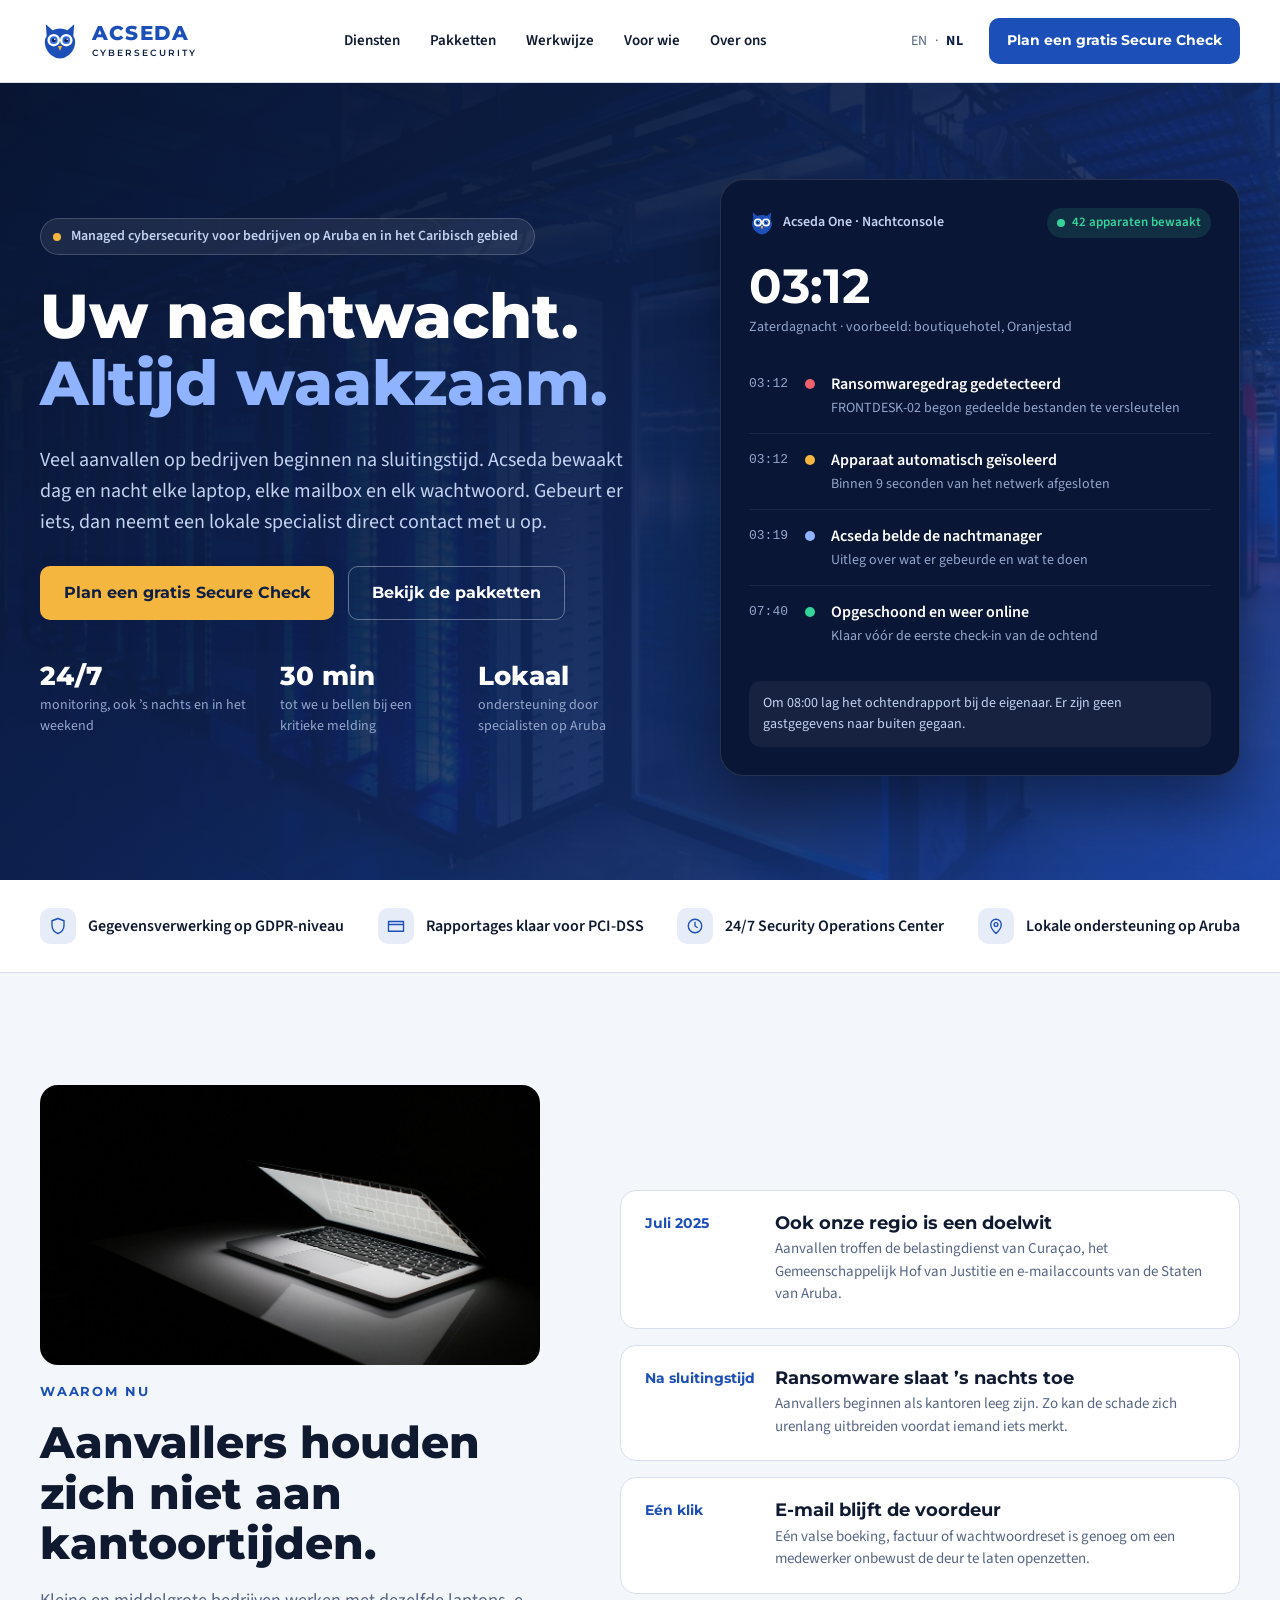
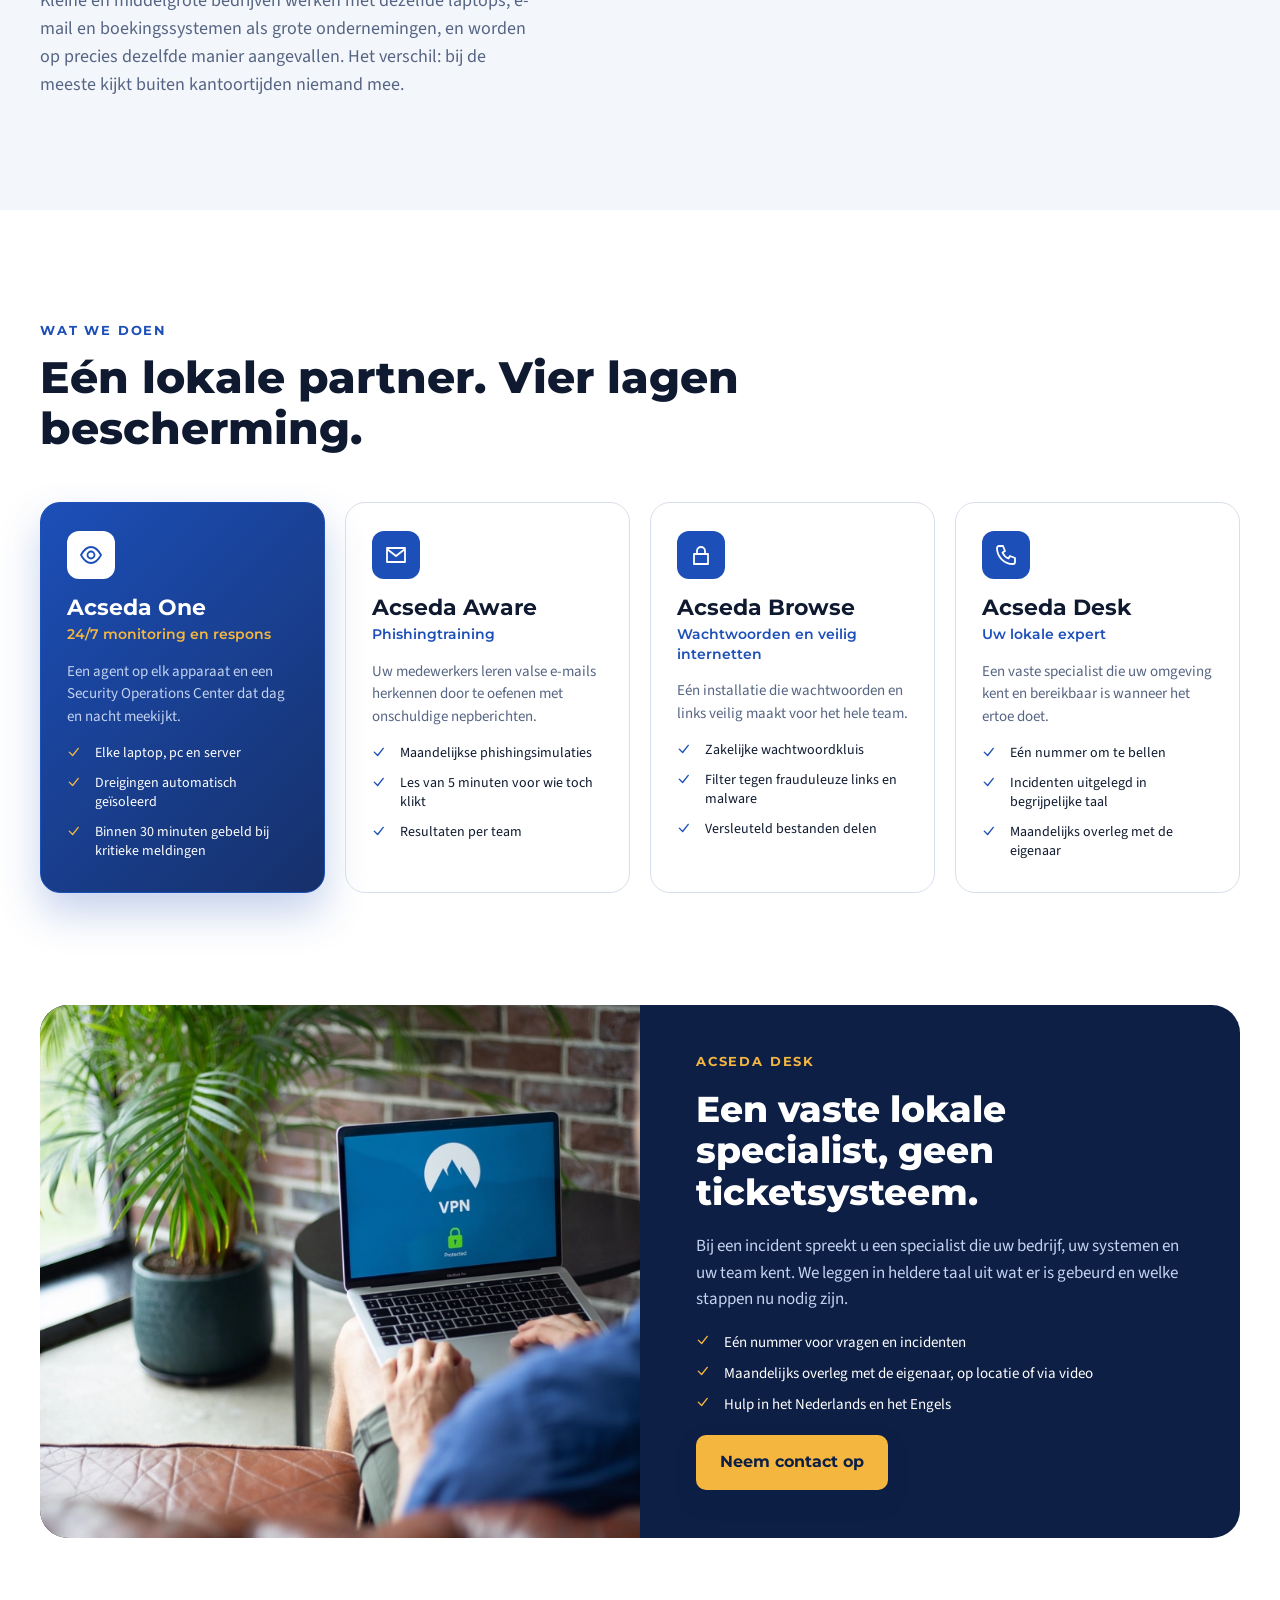
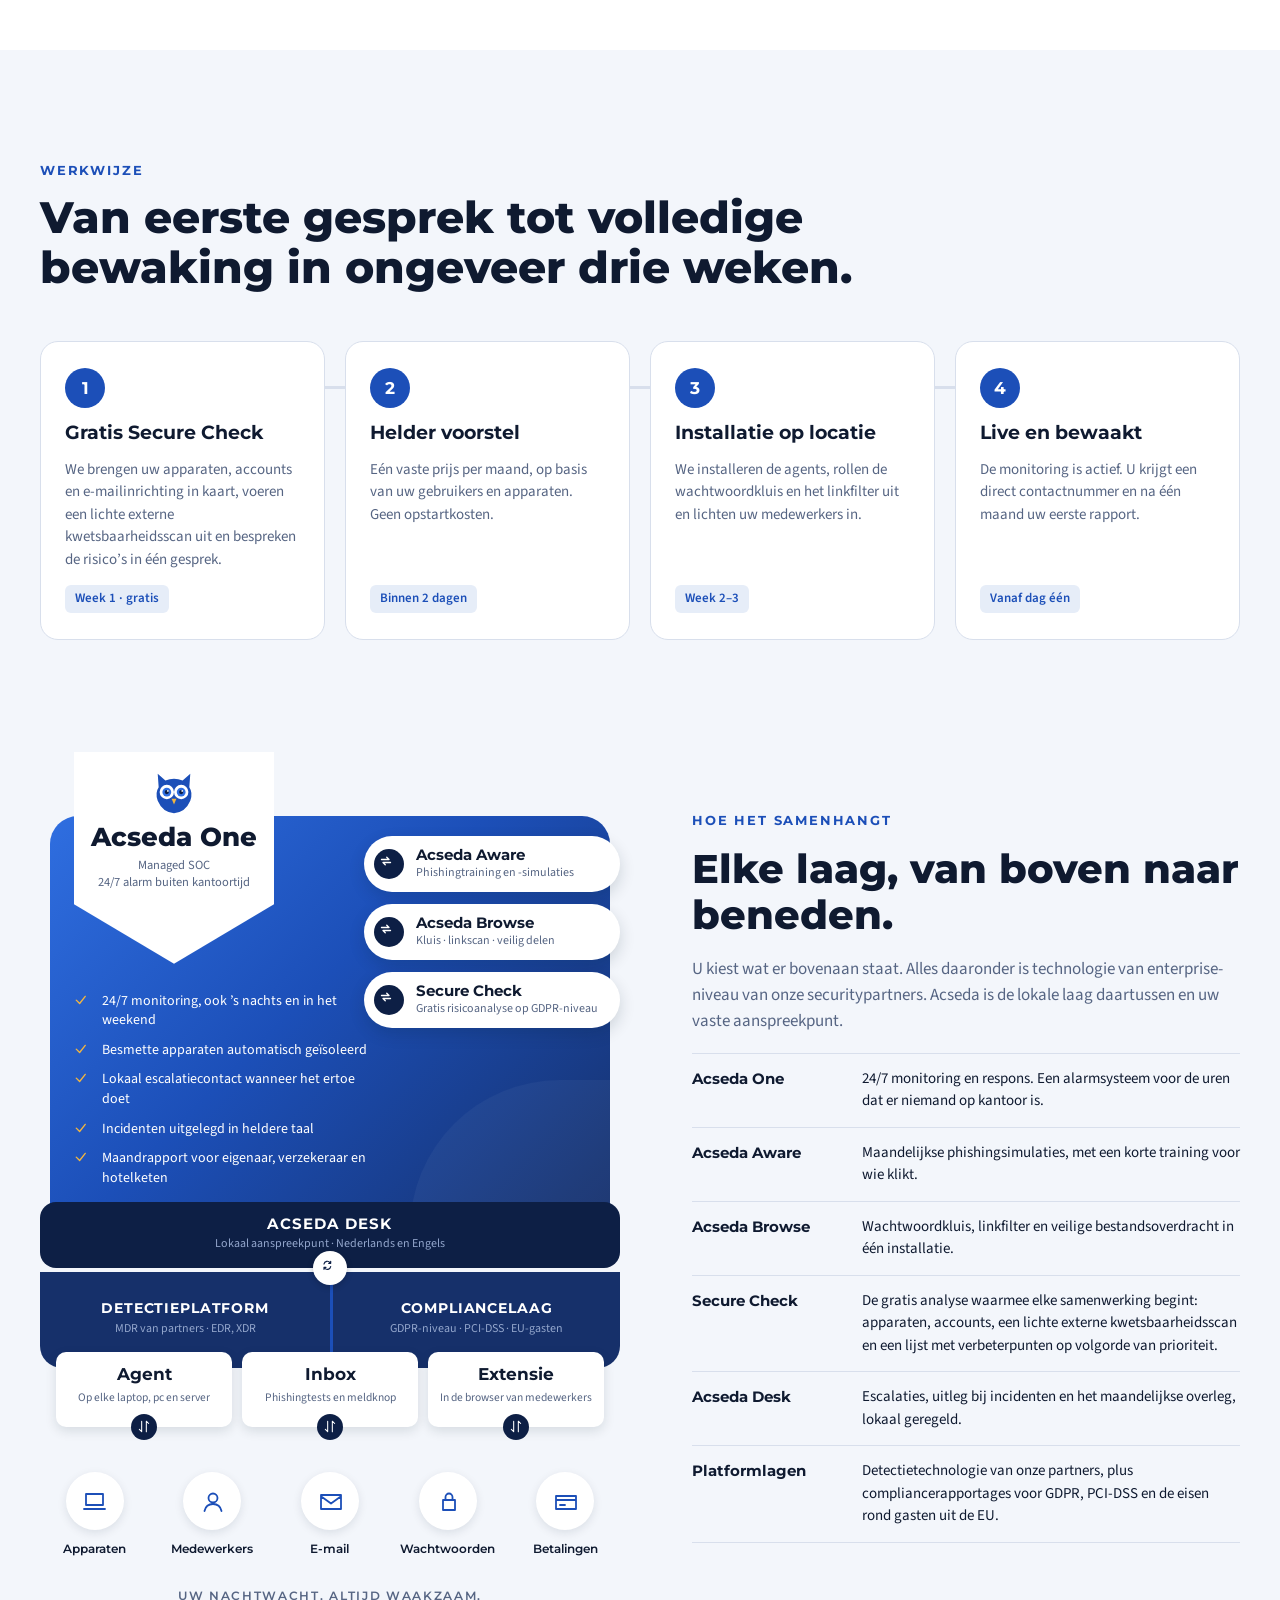
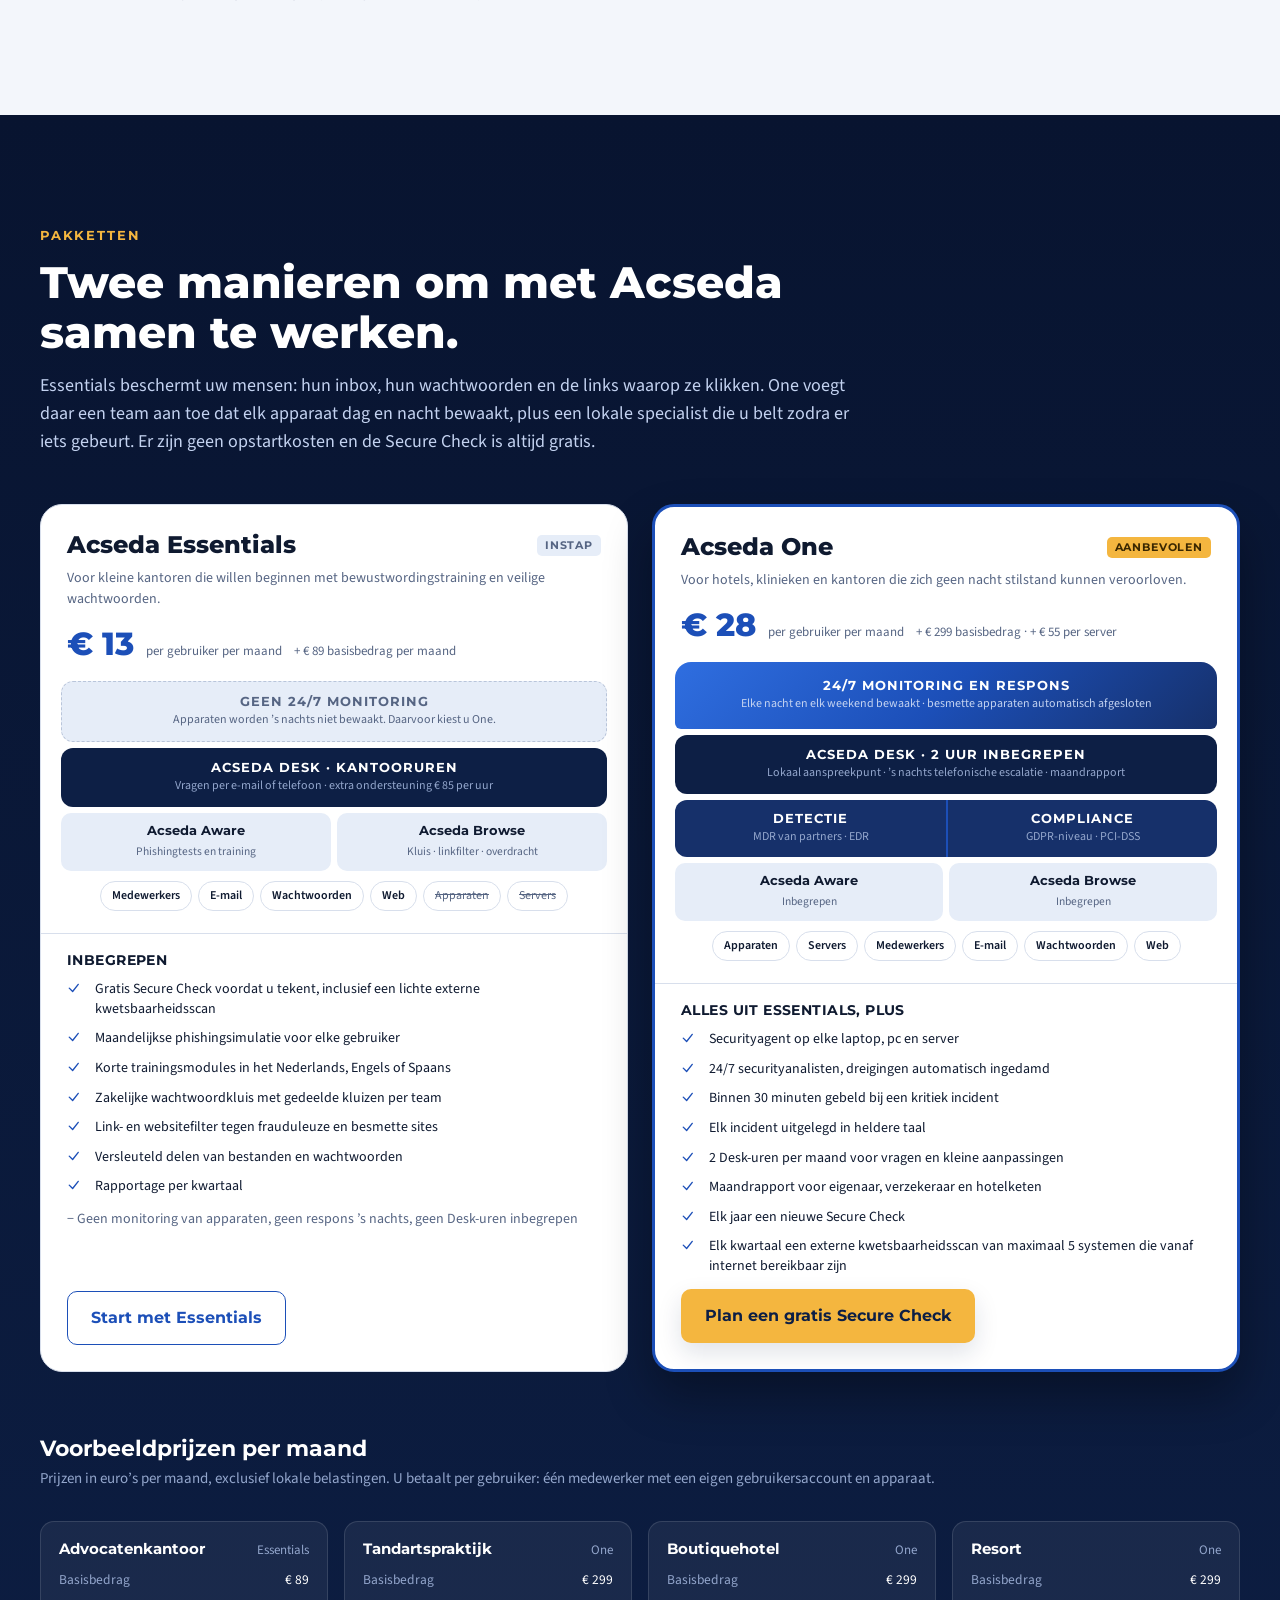
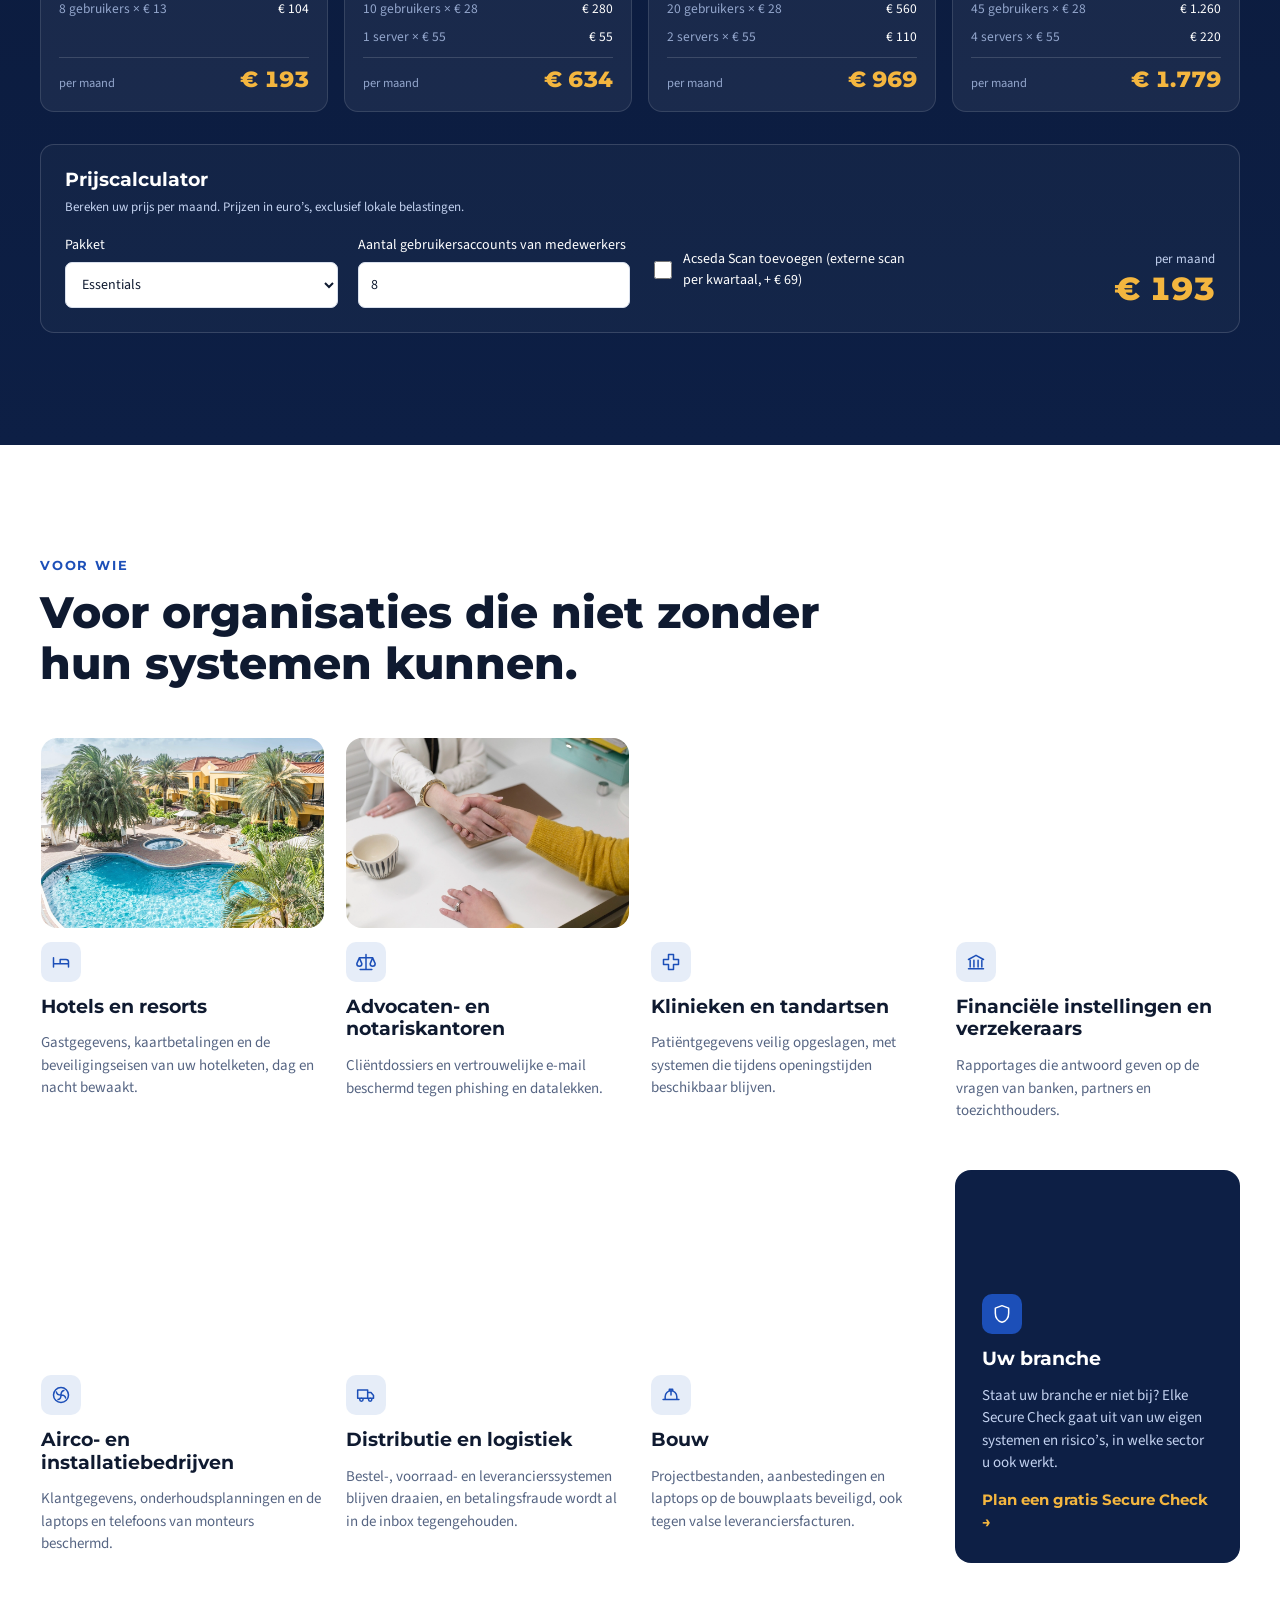
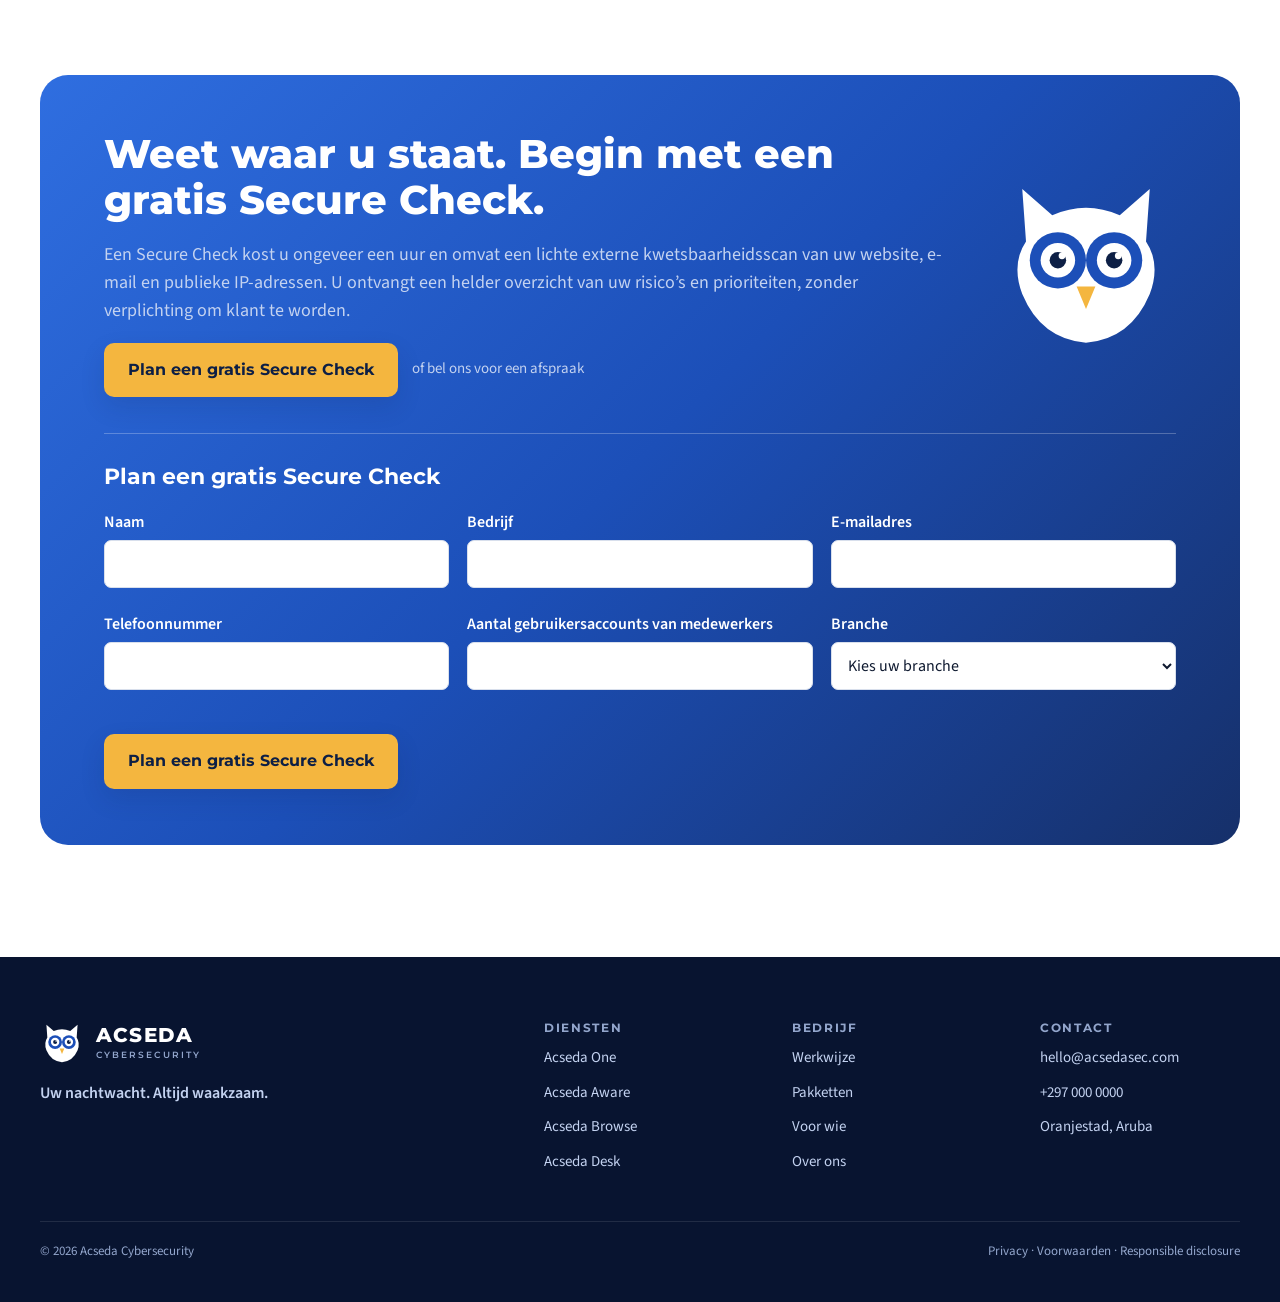
==== commit f5edf14e: "feat(nl): show Dutch prices in EUR Fixed EUR price points (Essentials €89 + €13/user, One €299 + €28" ====
--- a/nl/index.html
+++ b/nl/index.html
@@ -453,7 +453,7 @@
 </div>
 <p class="">Voor kleine kantoren die willen beginnen met bewustwordingstraining en veilige wachtwoorden.
 </p>
-<div class="cost"><strong>$&nbsp;<span data-count="15">15</span></strong><span>per gebruiker per maand</span><span>+ $&nbsp;99 basisbedrag per maand</span>
+<div class="cost"><strong>€&nbsp;<span data-count="13">13</span></strong><span>per gebruiker per maand</span><span>+ €&nbsp;89 basisbedrag per maand</span>
 </div>
 </div>
 <div class="mini-stack">
@@ -466,7 +466,7 @@
 <div class="lay desk">
 <h4>Acseda Desk · kantooruren
 </h4>
-<p class="">Vragen per e-mail of telefoon · extra ondersteuning $&nbsp;100 per uur
+<p class="">Vragen per e-mail of telefoon · extra ondersteuning €&nbsp;85 per uur
 </p>
 </div>
 <div class="mini-services">
@@ -509,7 +509,7 @@
 </div>
 <p class="">Voor hotels, klinieken en kantoren die zich geen nacht stilstand kunnen veroorloven.
 </p>
-<div class="cost"><strong>$&nbsp;<span data-count="32">32</span></strong><span>per gebruiker per maand</span><span>+ $&nbsp;349 basisbedrag  ·  + $&nbsp;60 per server</span>
+<div class="cost"><strong>€&nbsp;<span data-count="28">28</span></strong><span>per gebruiker per maand</span><span>+ €&nbsp;299 basisbedrag  ·  + €&nbsp;55 per server</span>
 </div>
 </div>
 <div class="mini-stack">
@@ -575,7 +575,7 @@
 <header class="quotes-heading reveal">
 <h3>Voorbeeldprijzen per maand
 </h3>
-<p class="">Prijzen in USD per maand, exclusief lokale belastingen. U betaalt per gebruiker: één medewerker met een eigen gebruikersaccount en apparaat.
+<p class="">Prijzen in euro’s per maand, exclusief lokale belastingen. U betaalt per gebruiker: één medewerker met een eigen gebruikersaccount en apparaat.
 </p>
 </header>
 <div class="quotes-grid stagger">
@@ -588,17 +588,17 @@
 <div>
 <dt>Basisbedrag
 </dt>
-<dd>$&nbsp;99
-</dd>
-</div>
-<div>
-<dt>8 gebruikers × $&nbsp;15
-</dt>
-<dd>$&nbsp;120
+<dd>€&nbsp;89
+</dd>
+</div>
+<div>
+<dt>8 gebruikers × €&nbsp;13
+</dt>
+<dd>€&nbsp;104
 </dd>
 </div>
 </dl>
-<div class="quote-total"><span>per maand</span><strong>$&nbsp;<span data-count="219">219</span></strong>
+<div class="quote-total"><span>per maand</span><strong>€&nbsp;<span data-count="193">193</span></strong>
 </div>
 </article>
 <article class="quote-card interactive-card reveal">
@@ -610,23 +610,23 @@
 <div>
 <dt>Basisbedrag
 </dt>
-<dd>$&nbsp;349
-</dd>
-</div>
-<div>
-<dt>10 gebruikers × $&nbsp;32
-</dt>
-<dd>$&nbsp;320
-</dd>
-</div>
-<div>
-<dt>1 server × $&nbsp;60
-</dt>
-<dd>$&nbsp;60
+<dd>€&nbsp;299
+</dd>
+</div>
+<div>
+<dt>10 gebruikers × €&nbsp;28
+</dt>
+<dd>€&nbsp;280
+</dd>
+</div>
+<div>
+<dt>1 server × €&nbsp;55
+</dt>
+<dd>€&nbsp;55
 </dd>
 </div>
 </dl>
-<div class="quote-total"><span>per maand</span><strong>$&nbsp;<span data-count="729">729</span></strong>
+<div class="quote-total"><span>per maand</span><strong>€&nbsp;<span data-count="634">634</span></strong>
 </div>
 </article>
 <article class="quote-card interactive-card reveal">
@@ -638,23 +638,23 @@
 <div>
 <dt>Basisbedrag
 </dt>
-<dd>$&nbsp;349
-</dd>
-</div>
-<div>
-<dt>20 gebruikers × $&nbsp;32
-</dt>
-<dd>$&nbsp;640
-</dd>
-</div>
-<div>
-<dt>2 servers × $&nbsp;60
-</dt>
-<dd>$&nbsp;120
+<dd>€&nbsp;299
+</dd>
+</div>
+<div>
+<dt>20 gebruikers × €&nbsp;28
+</dt>
+<dd>€&nbsp;560
+</dd>
+</div>
+<div>
+<dt>2 servers × €&nbsp;55
+</dt>
+<dd>€&nbsp;110
 </dd>
 </div>
 </dl>
-<div class="quote-total"><span>per maand</span><strong>$&nbsp;<span data-count="1109">1.109</span></strong>
+<div class="quote-total"><span>per maand</span><strong>€&nbsp;<span data-count="969">969</span></strong>
 </div>
 </article>
 <article class="quote-card interactive-card reveal">
@@ -666,33 +666,33 @@
 <div>
 <dt>Basisbedrag
 </dt>
-<dd>$&nbsp;349
-</dd>
-</div>
-<div>
-<dt>45 gebruikers × $&nbsp;32
-</dt>
-<dd>$&nbsp;1.440
-</dd>
-</div>
-<div>
-<dt>4 servers × $&nbsp;60
-</dt>
-<dd>$&nbsp;240
+<dd>€&nbsp;299
+</dd>
+</div>
+<div>
+<dt>45 gebruikers × €&nbsp;28
+</dt>
+<dd>€&nbsp;1.260
+</dd>
+</div>
+<div>
+<dt>4 servers × €&nbsp;55
+</dt>
+<dd>€&nbsp;220
 </dd>
 </div>
 </dl>
-<div class="quote-total"><span>per maand</span><strong>$&nbsp;<span data-count="2029">2.029</span></strong>
+<div class="quote-total"><span>per maand</span><strong>€&nbsp;<span data-count="1779">1.779</span></strong>
 </div>
 </article>
 </div>
 <div class="calculator reveal" hidden>
 <h3>Prijscalculator
 </h3>
-<p>Bereken uw prijs per maand. Prijzen in USD, exclusief lokale belastingen.
-</p>
-<div class="calculator-grid"><label>Pakket<select id="calc-package"><option value="essentials">Essentials</option><option value="one">One</option></select></label><label>Aantal gebruikersaccounts van medewerkers<input id="calc-users" type="number" min="1" max="100000" value="8" step="1" inputmode="numeric"></label><label id="calc-scan-label" class="calc-check"><input id="calc-scan" type="checkbox"> Acseda Scan toevoegen (externe scan per kwartaal, +&nbsp;$&nbsp;79)</label><label id="calc-servers-label" hidden>Aantal servers<input id="calc-servers" type="number" min="0" max="100000" value="0" step="1" inputmode="numeric" disabled></label>
-<div class="calculator-total"><span>per maand</span><output id="calc-total" aria-live="polite" aria-atomic="true">$&nbsp;219</output>
+<p>Bereken uw prijs per maand. Prijzen in euro’s, exclusief lokale belastingen.
+</p>
+<div class="calculator-grid"><label>Pakket<select id="calc-package"><option value="essentials">Essentials</option><option value="one">One</option></select></label><label>Aantal gebruikersaccounts van medewerkers<input id="calc-users" type="number" min="1" max="100000" value="8" step="1" inputmode="numeric"></label><label id="calc-scan-label" class="calc-check"><input id="calc-scan" type="checkbox"> Acseda Scan toevoegen (externe scan per kwartaal, +&nbsp;€&nbsp;69)</label><label id="calc-servers-label" hidden>Aantal servers<input id="calc-servers" type="number" min="0" max="100000" value="0" step="1" inputmode="numeric" disabled></label>
+<div class="calculator-total"><span>per maand</span><output id="calc-total" aria-live="polite" aria-atomic="true">€&nbsp;193</output>
 </div>
 </div>
 </div>
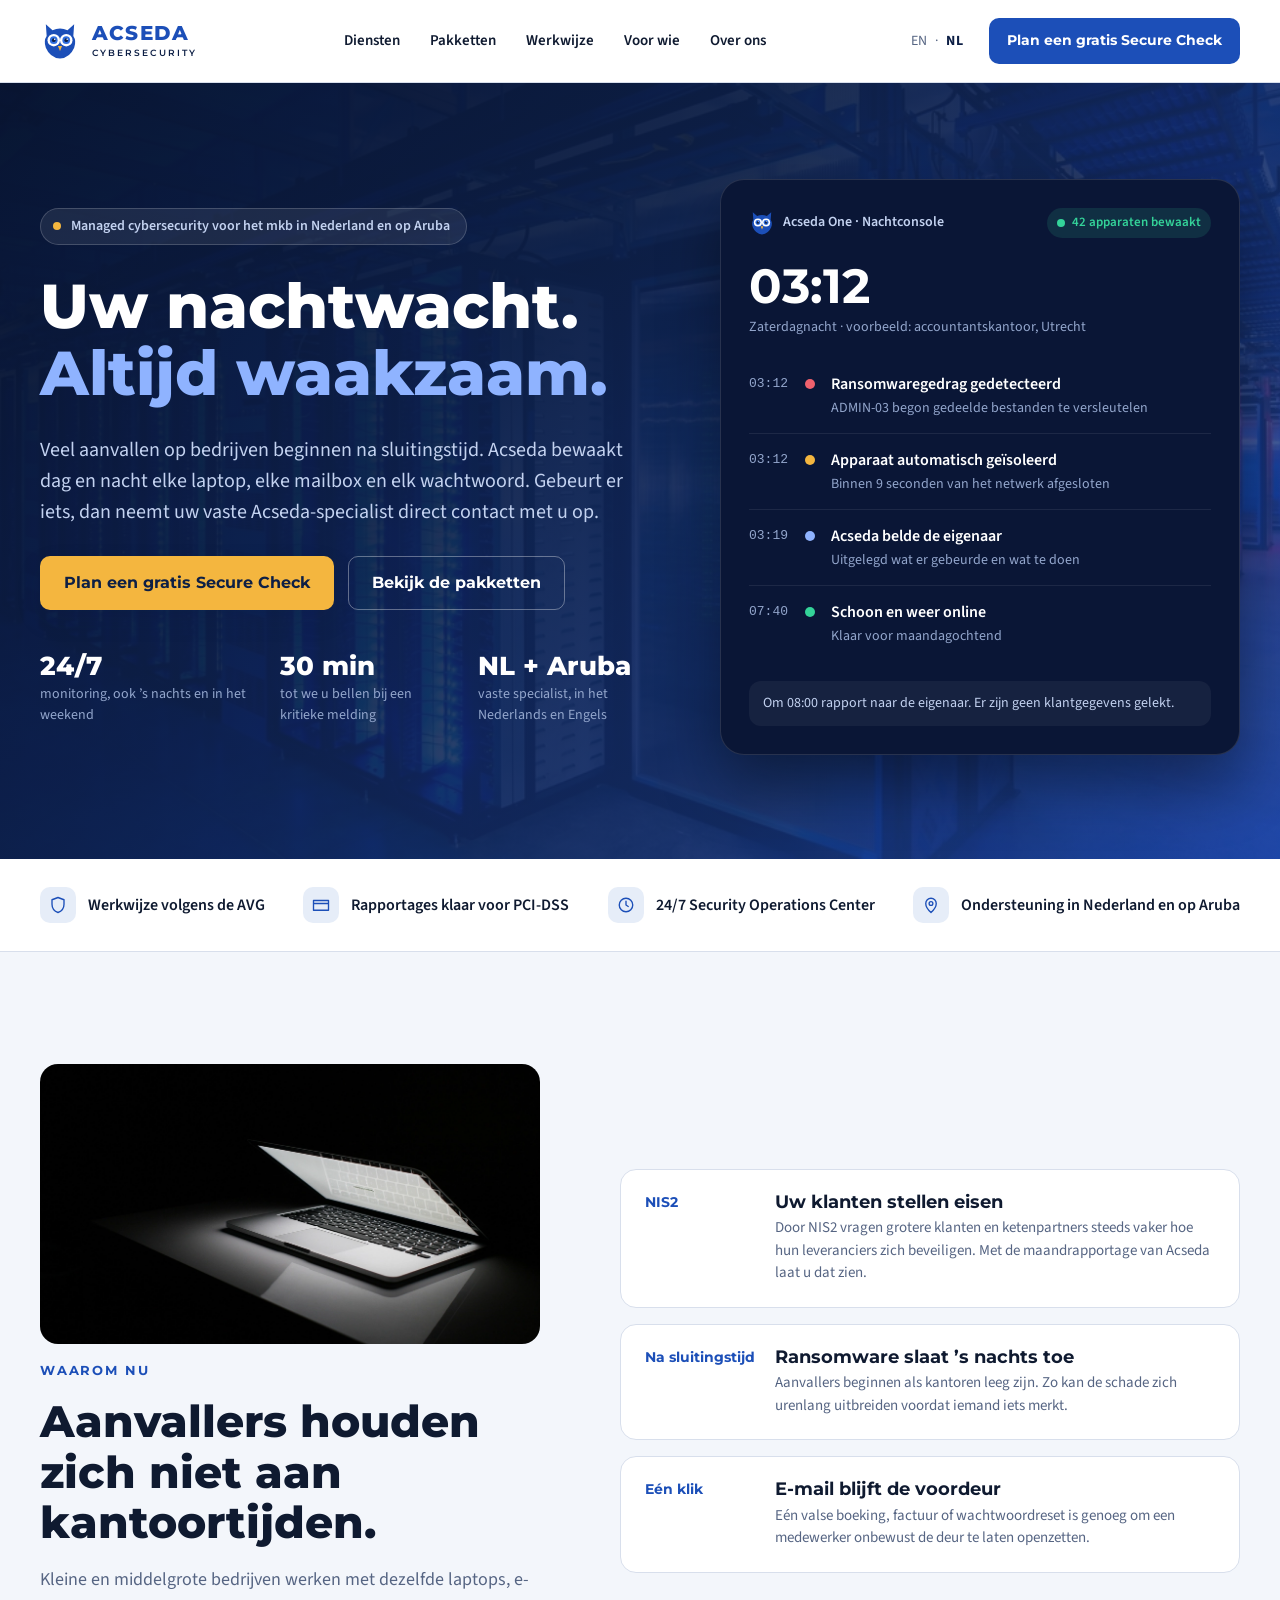
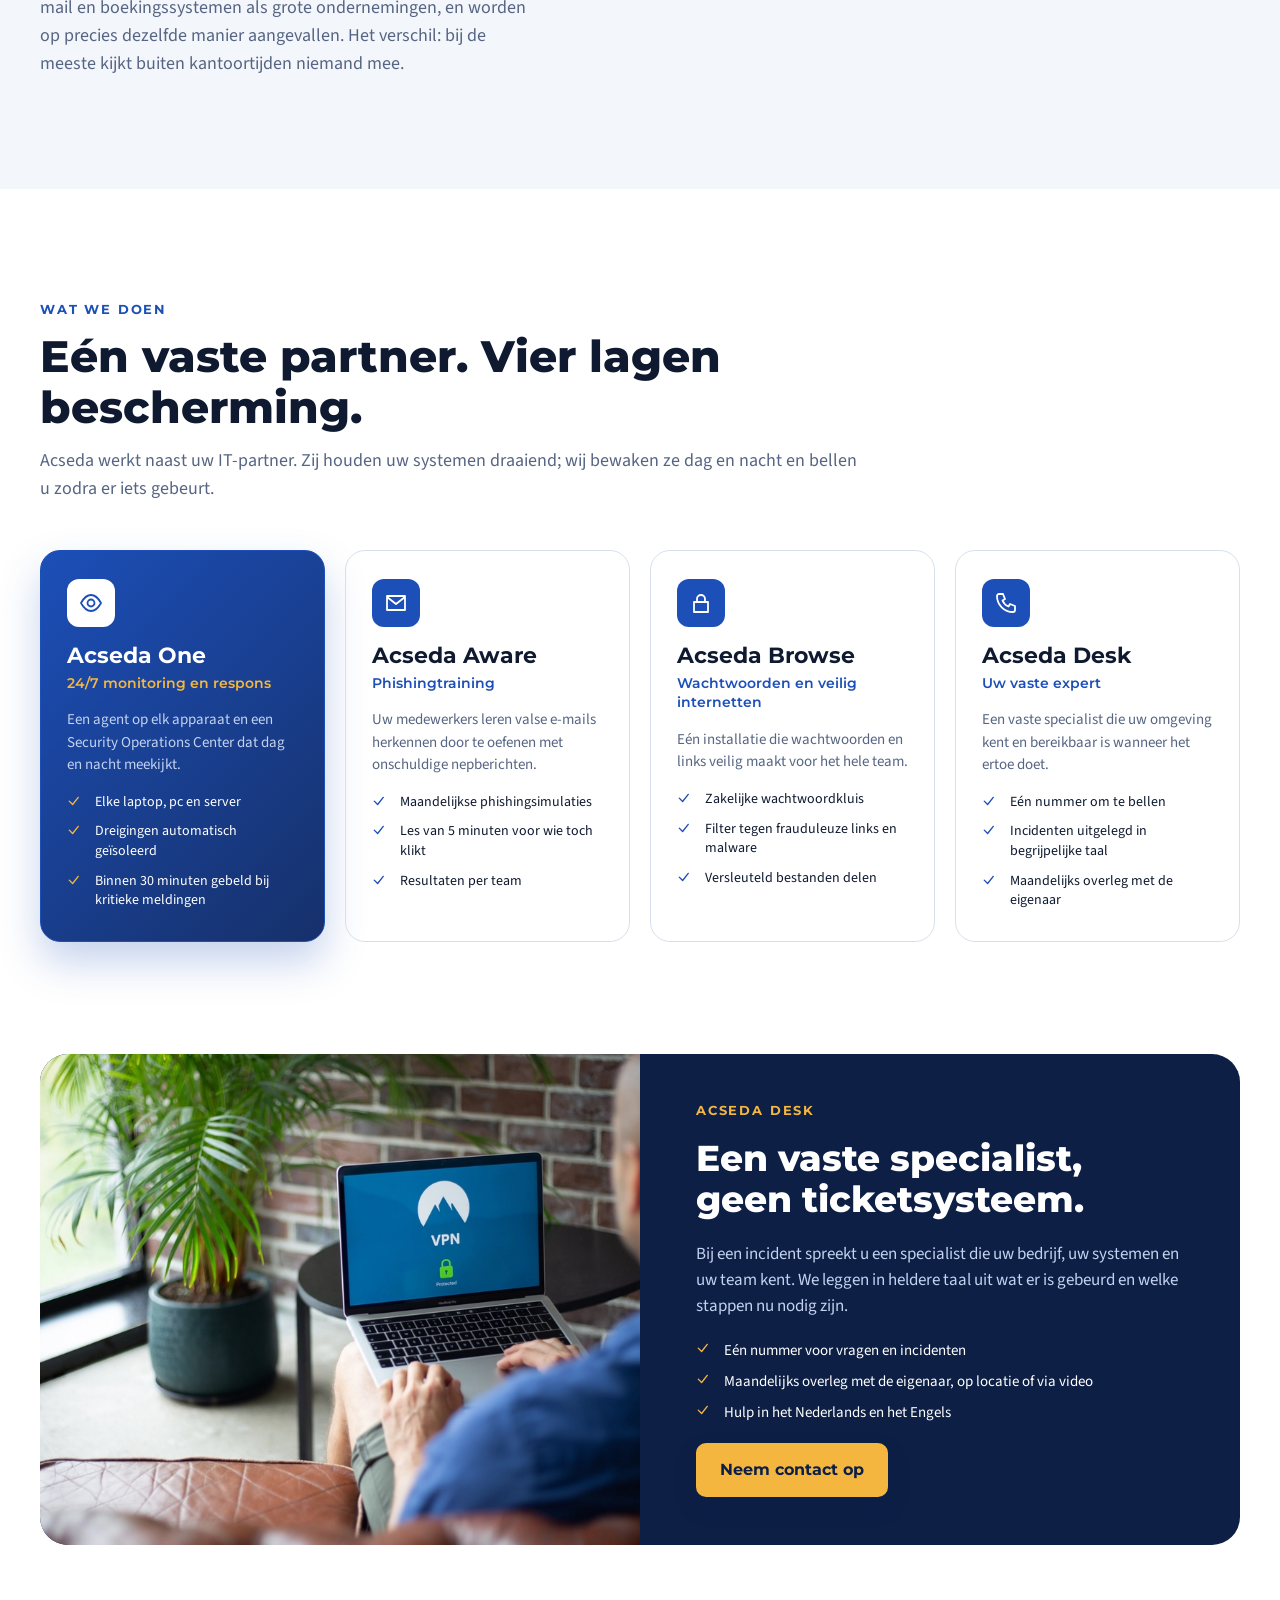
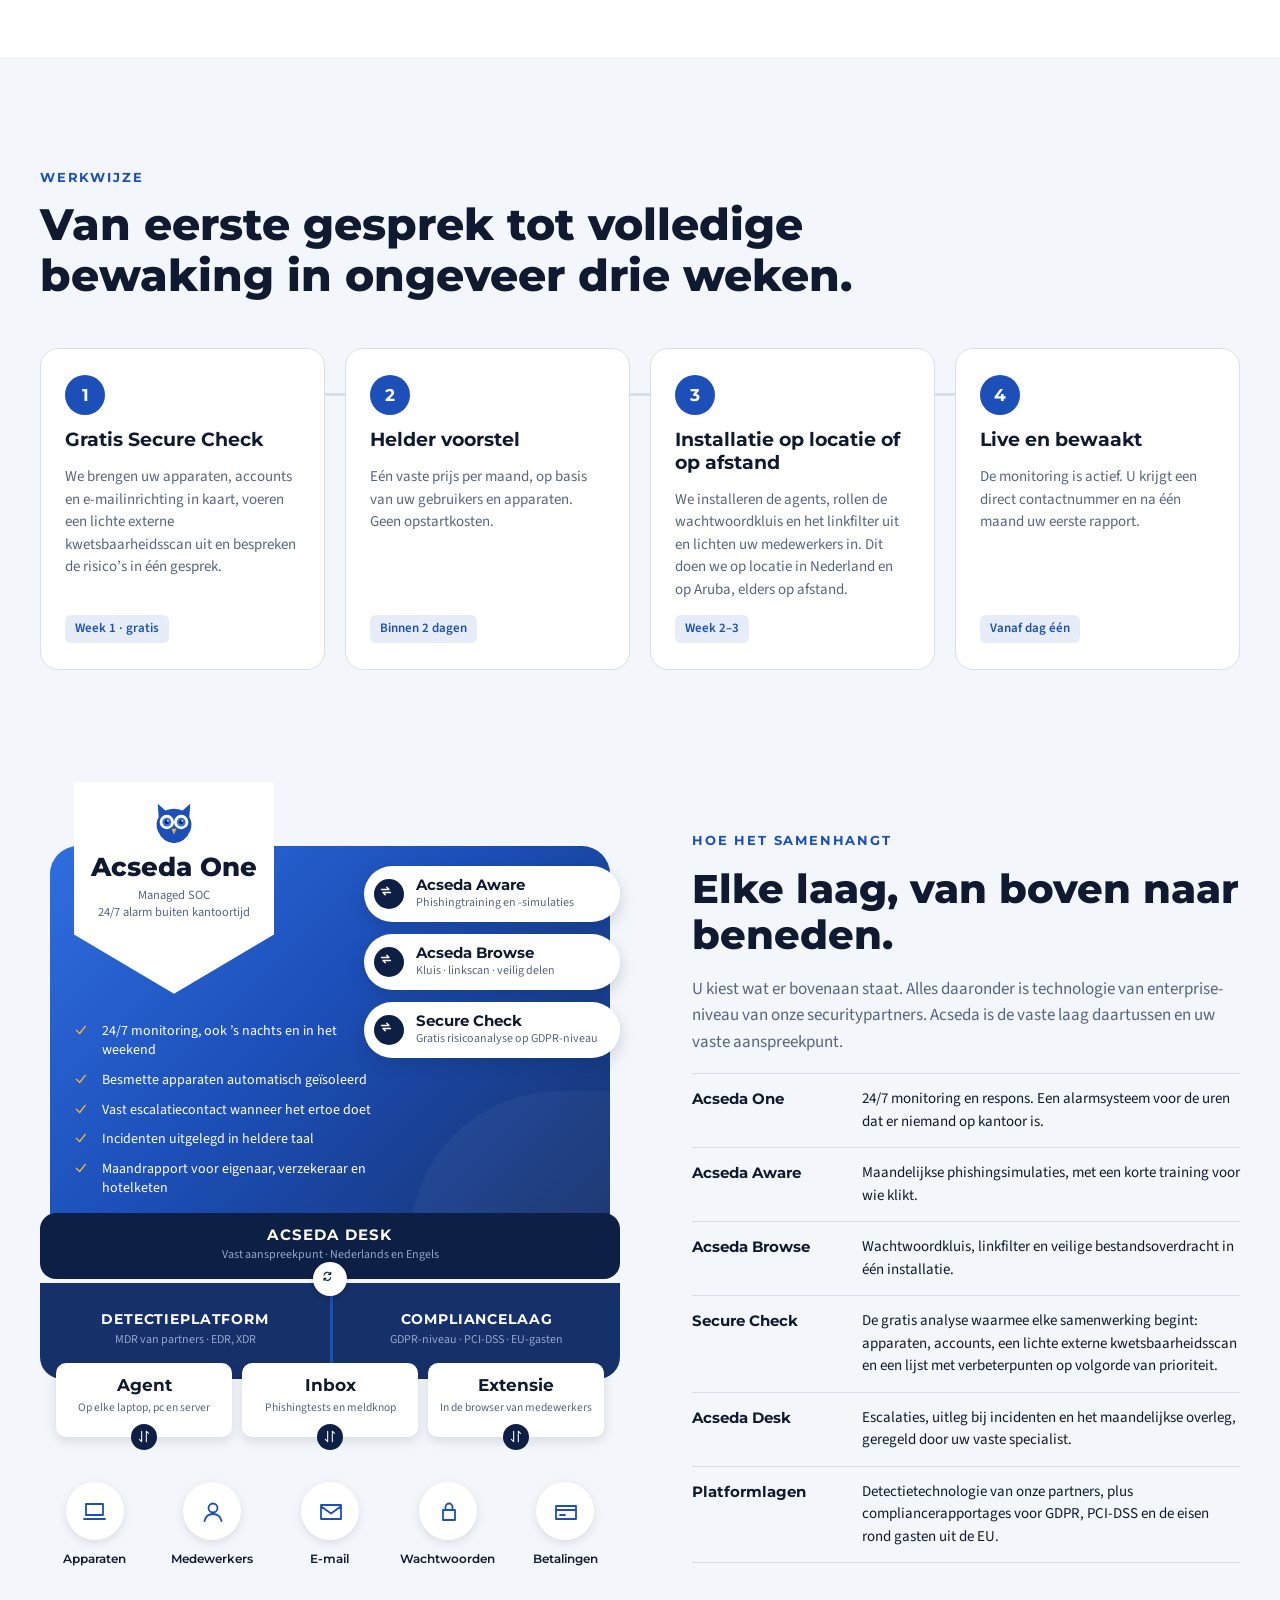
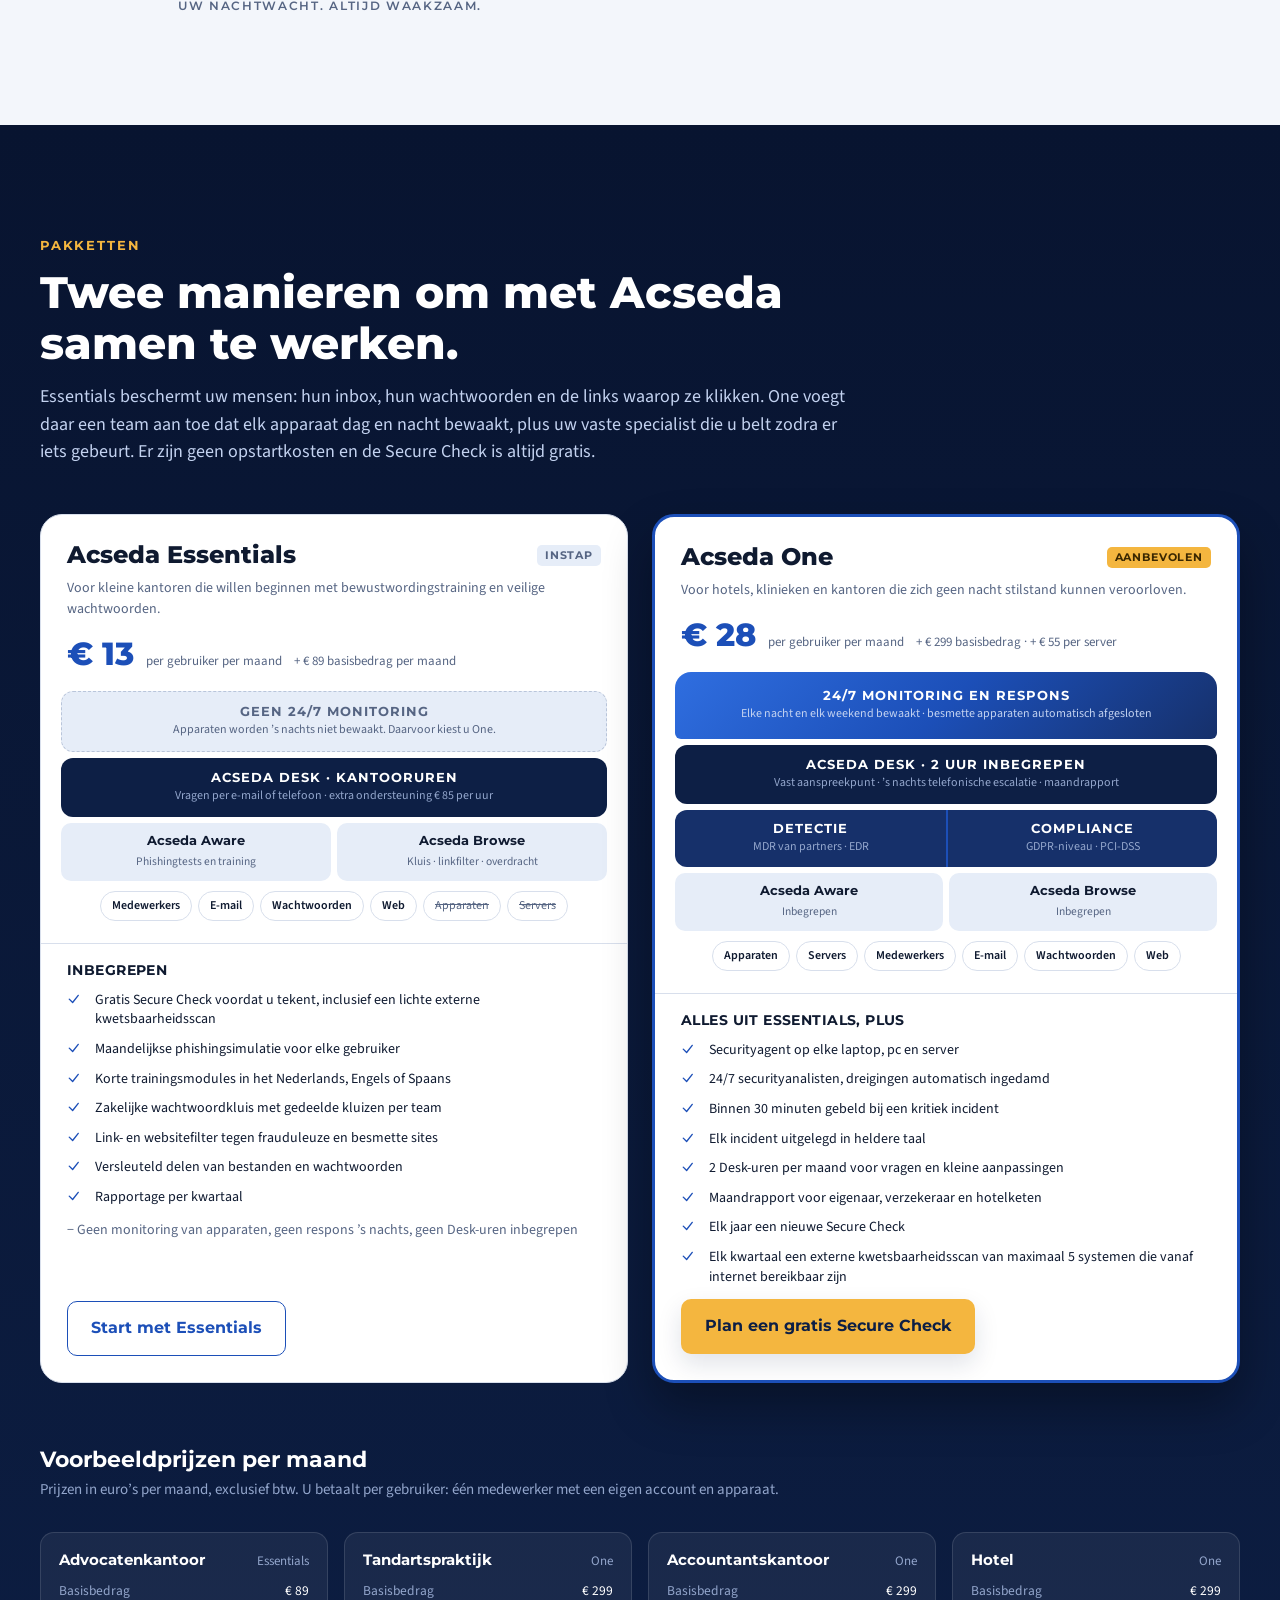
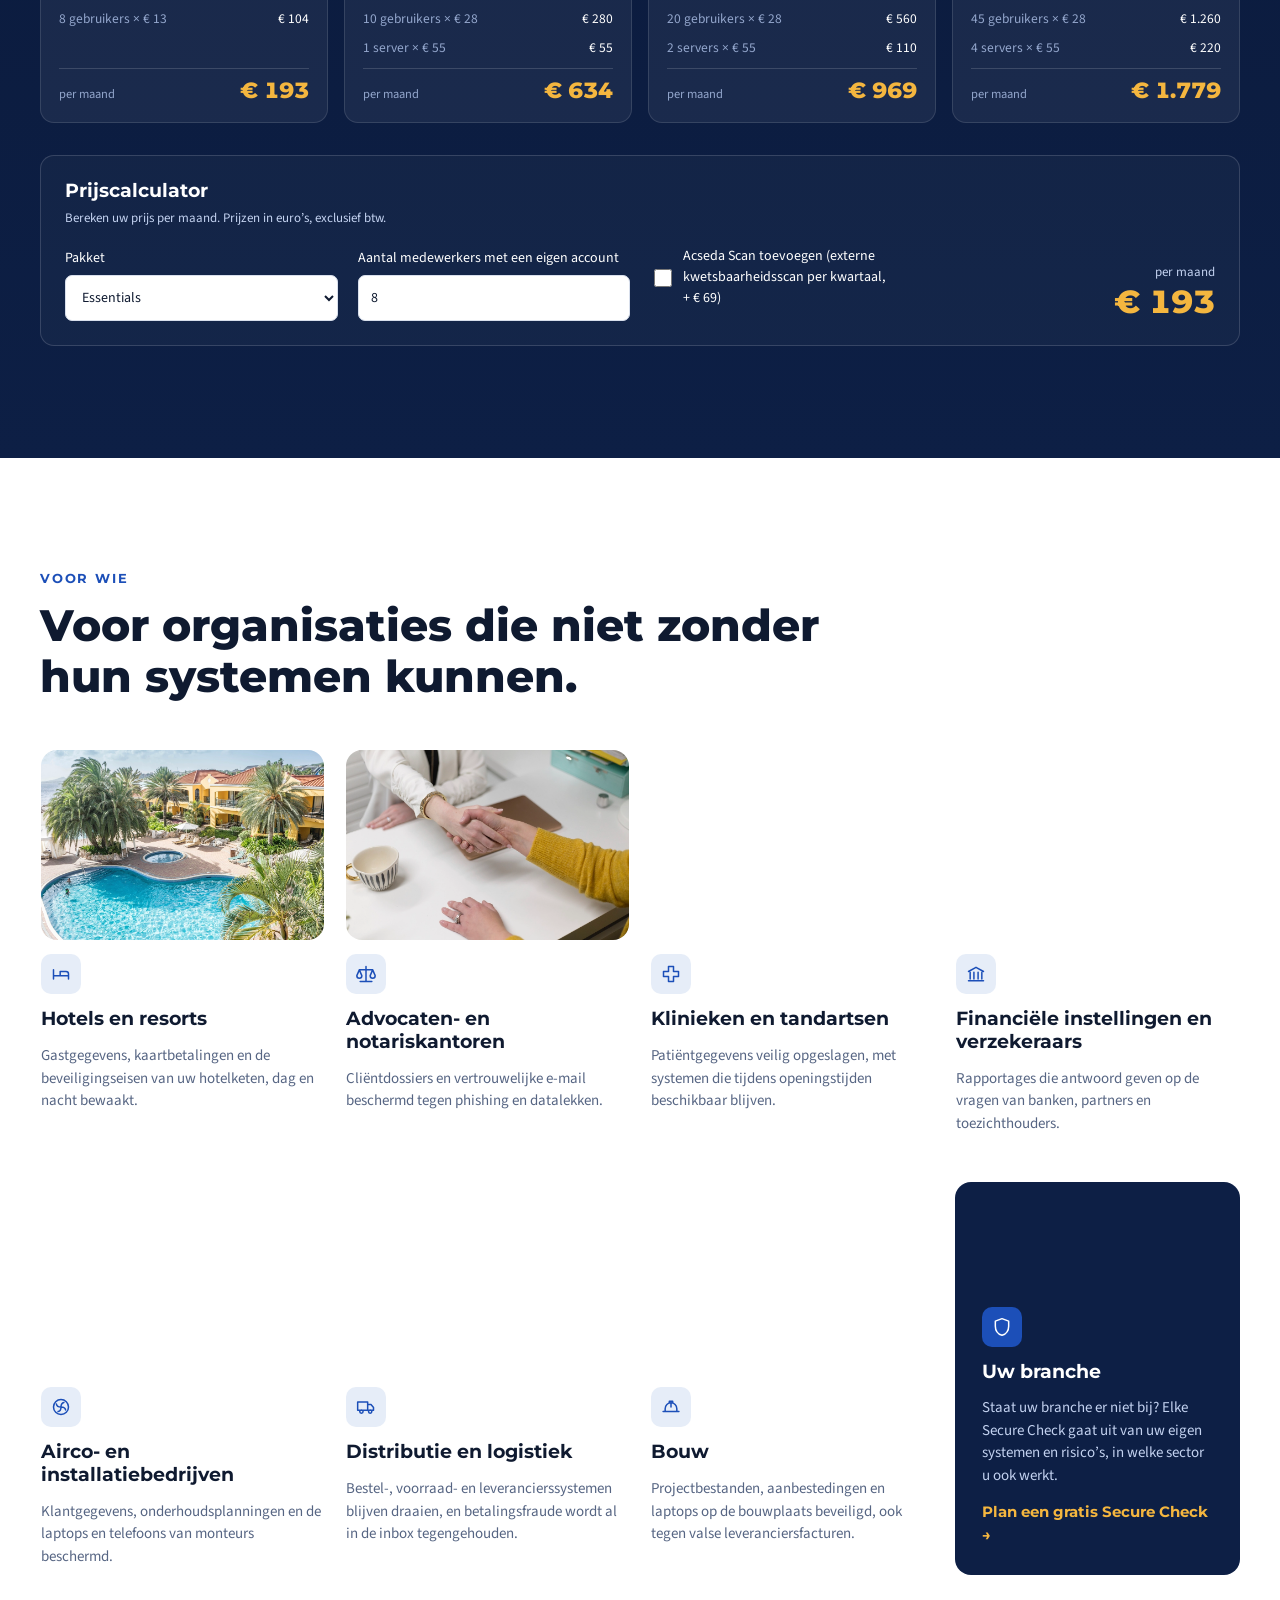
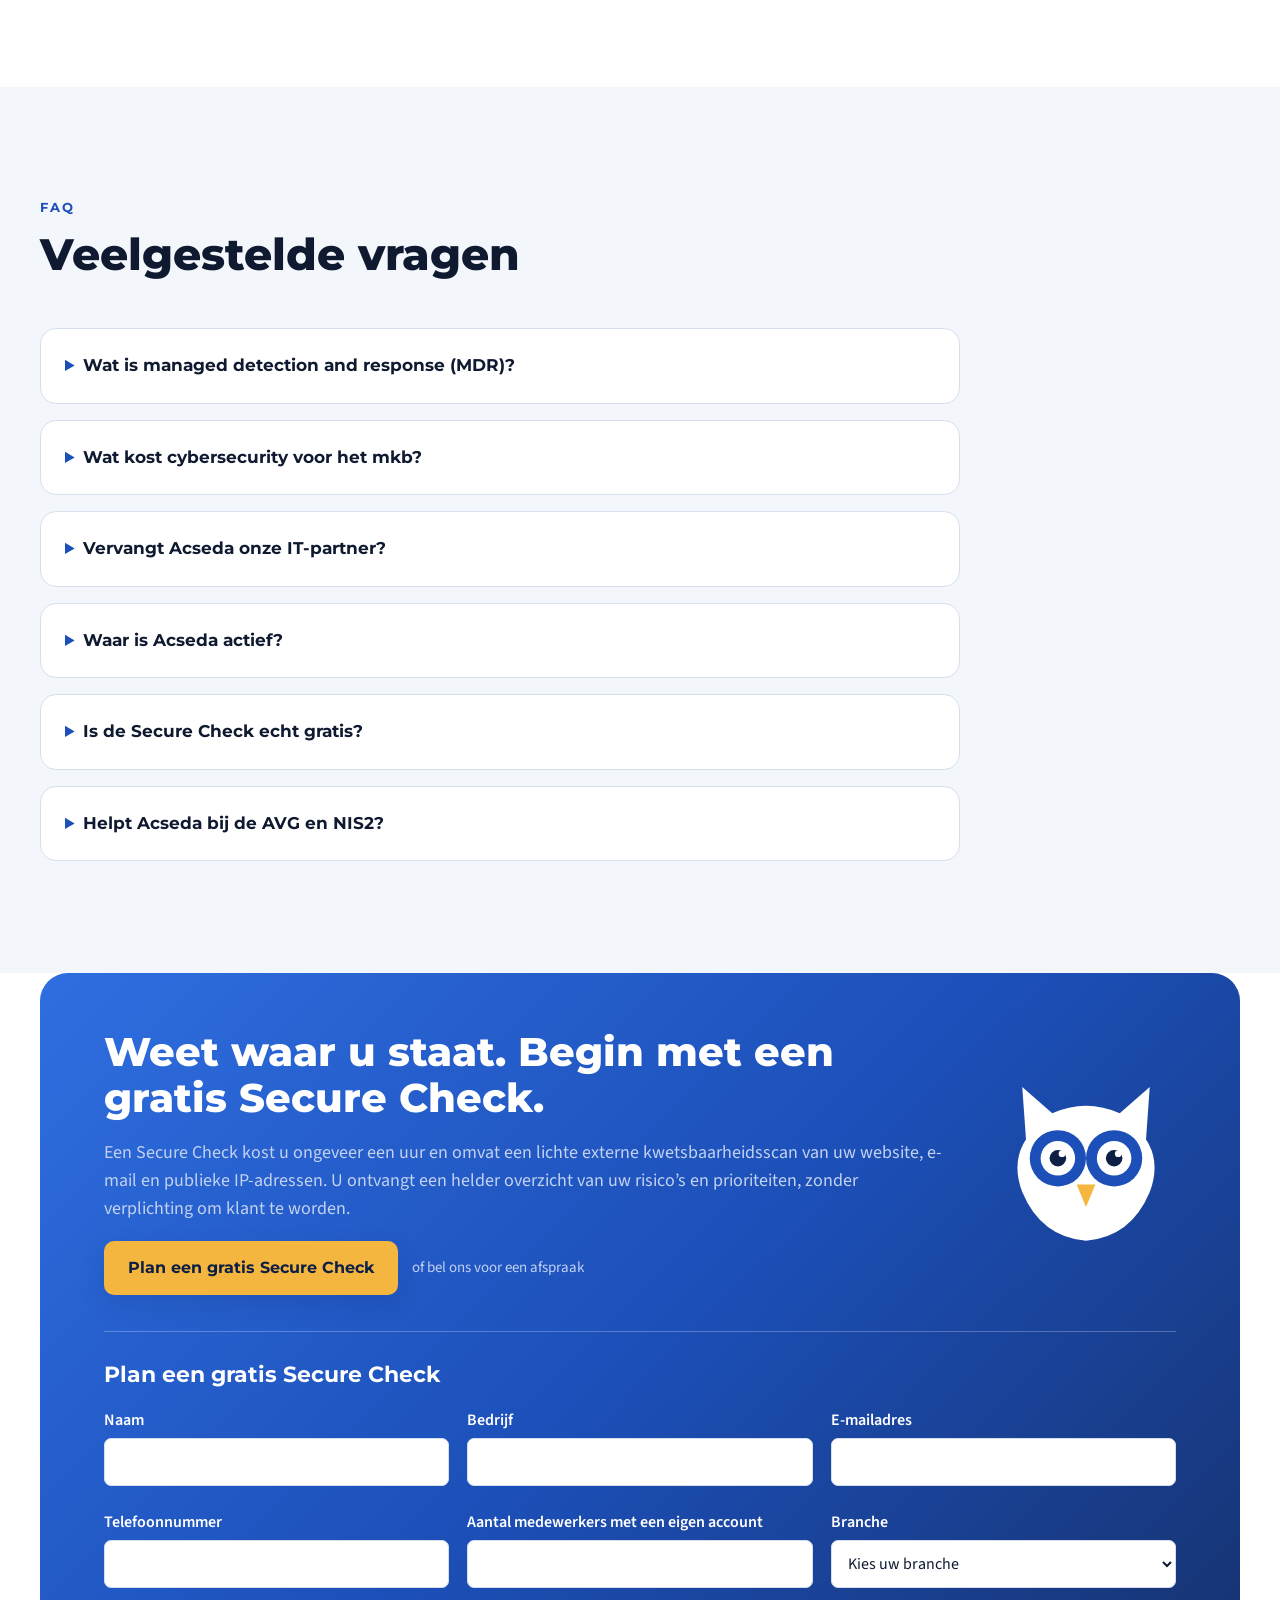
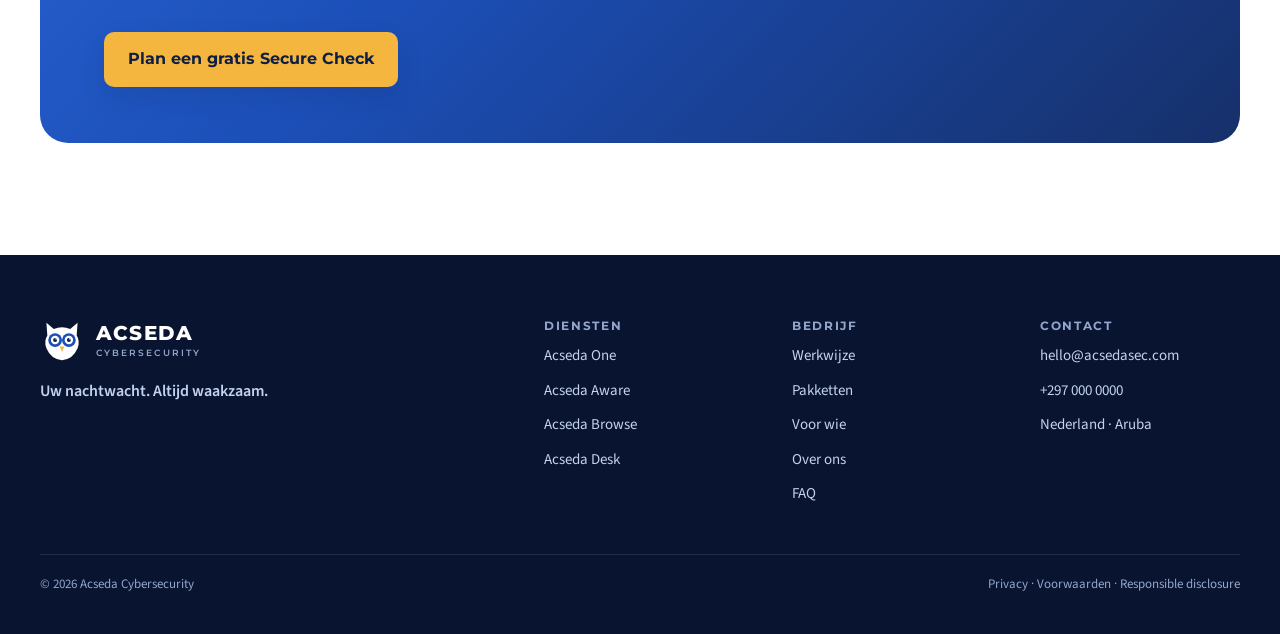
==== commit 0bad70ca: "feat(seo): reposition for NL + Aruba, FAQ, structured data, sitemap EN targets Aruba/Caribbean then " ====
--- a/nl/index.html
+++ b/nl/index.html
@@ -1,9 +1,96 @@
 <!doctype html>
 <html lang="nl"><head><meta charset="utf-8"><meta name="viewport" content="width=device-width, initial-scale=1">
-<title>Acseda Cybersecurity — Uw nachtwacht. Altijd waakzaam.</title>
-<meta name="description" content="Managed cybersecurity voor bedrijven op Aruba en in het Caribisch gebied. 24/7 monitoring, een lokale specialist als vast aanspreekpunt en een gratis Secure Check.">
-<meta property="og:site_name" content="Acseda Cybersecurity"><meta property="og:type" content="website"><meta property="og:locale" content="nl_NL"><meta property="og:locale:alternate" content="en_US"><meta property="og:title" content="Acseda Cybersecurity — Uw nachtwacht. Altijd waakzaam."><meta property="og:description" content="Managed cybersecurity voor bedrijven op Aruba en in het Caribisch gebied. 24/7 monitoring, een lokale specialist als vast aanspreekpunt en een gratis Secure Check."><meta property="og:image" content="../assets/photos/server.jpg"><meta property="og:image:alt" content="Serverruimte die Acseda Cybersecurity dag en nacht bewaakt"><meta name="theme-color" content="#0D1F45">
-<link rel="alternate" hreflang="en" href="../"><link rel="alternate" hreflang="nl" href="./"><link rel="alternate" hreflang="x-default" href="../">
+<title>Cybersecurity voor het mkb | 24/7 bewaakt | Nederland &amp; Aruba | Acseda</title>
+<meta name="description" content="Managed cybersecurity voor het mkb in Nederland en op Aruba: 24/7 monitoring en respons, phishingtraining en een gratis Secure Check.">
+<meta property="og:site_name" content="Acseda Cybersecurity"><meta property="og:type" content="website"><meta property="og:locale" content="nl_NL"><meta property="og:locale:alternate" content="en_US"><meta property="og:title" content="Cybersecurity voor het mkb | 24/7 bewaakt | Nederland &amp; Aruba | Acseda"><meta property="og:description" content="Managed cybersecurity voor het mkb in Nederland en op Aruba: 24/7 monitoring en respons, phishingtraining en een gratis Secure Check."><meta property="og:image" content="https://acsedasec.com/assets/photos/server.jpg"><meta property="og:image:alt" content="Serverrekken in een datacentrum"><meta name="theme-color" content="#0D1F45">
+<link rel="alternate" hreflang="en" href="https://acsedasec.com/"><link rel="alternate" hreflang="nl" href="https://acsedasec.com/nl/"><link rel="alternate" hreflang="x-default" href="https://acsedasec.com/">
+<link rel="canonical" href="https://acsedasec.com/nl/">
+<meta property="og:url" content="https://acsedasec.com/nl/"><meta property="og:image:width" content="1024"><meta property="og:image:height" content="576"><meta name="twitter:card" content="summary_large_image">
+<script type="application/ld+json">
+{
+  "@context": "https://schema.org",
+  "@graph": [
+    {
+      "@type": [
+        "ProfessionalService",
+        "Organization"
+      ],
+      "@id": "https://acsedasec.com/#organization",
+      "name": "Acseda Cybersecurity",
+      "url": "https://acsedasec.com/nl/",
+      "slogan": "Uw nachtwacht. Altijd waakzaam.",
+      "description": "Managed cybersecurity voor het mkb in Nederland en op Aruba: 24/7 monitoring en respons, phishingtraining en een gratis Secure Check.",
+      "email": "hello@acsedasec.com",
+      "areaServed": [
+        "Nederland",
+        "Aruba",
+        "Caribisch gebied"
+      ],
+      "knowsLanguage": [
+        "en",
+        "nl"
+      ],
+      "logo": "https://acsedasec.com/assets/favicon.svg",
+      "image": "https://acsedasec.com/assets/photos/server.jpg"
+    },
+    {
+      "@type": "FAQPage",
+      "@id": "https://acsedasec.com/nl/#faq",
+      "inLanguage": "nl",
+      "mainEntity": [
+        {
+          "@type": "Question",
+          "name": "Wat is managed detection and response (MDR)?",
+          "acceptedAnswer": {
+            "@type": "Answer",
+            "text": "Software op elke laptop, pc en server meldt verdacht gedrag aan een securitycentrum dat 24/7 bemand is. Lijkt iets op een aanval, zoals ransomware die bestanden versleutelt, dan wordt het apparaat automatisch van het netwerk gehaald en bellen wij u. Acseda One is onze MDR-dienst."
+          }
+        },
+        {
+          "@type": "Question",
+          "name": "Wat kost cybersecurity voor het mkb?",
+          "acceptedAnswer": {
+            "@type": "Answer",
+            "text": "Acseda Essentials kost € 89 per maand plus € 13 per gebruiker. Acseda One, met 24/7 monitoring, kost € 299 per maand plus € 28 per gebruiker en € 55 per server. Een advocatenkantoor met 8 gebruikers op Essentials betaalt € 193 per maand. Er zijn geen opstartkosten."
+          }
+        },
+        {
+          "@type": "Question",
+          "name": "Vervangt Acseda onze IT-partner?",
+          "acceptedAnswer": {
+            "@type": "Answer",
+            "text": "Nee. Acseda werkt naast uw IT-partner. Zij houden uw systemen draaiend; wij voegen 24/7 beveiligingsmonitoring, training voor medewerkers en wachtwoordbeveiliging toe, en werken met hen samen als een incident opgelost moet worden."
+          }
+        },
+        {
+          "@type": "Question",
+          "name": "Waar is Acseda actief?",
+          "acceptedAnswer": {
+            "@type": "Answer",
+            "text": "In Nederland, op Aruba en in de rest van het Caribisch gebied. Installatie en evaluaties doen we op locatie in Nederland en op Aruba, elders op afstand. Ondersteuning in het Nederlands en Engels."
+          }
+        },
+        {
+          "@type": "Question",
+          "name": "Is de Secure Check echt gratis?",
+          "acceptedAnswer": {
+            "@type": "Answer",
+            "text": "Ja. Het kost u ongeveer een uur en omvat een lichte externe kwetsbaarheidsscan van uw website, e-maildomein en publieke IP-adressen, alleen met uw schriftelijke toestemming. Het is een kwetsbaarheidsscan, geen pentest."
+          }
+        },
+        {
+          "@type": "Question",
+          "name": "Helpt Acseda bij de AVG en NIS2?",
+          "acceptedAnswer": {
+            "@type": "Answer",
+            "text": "Geen enkele dienst maakt u op zichzelf compliant. Acseda levert de maatregelen en de maandrapportage waarmee u aan klanten, ketenpartners, verzekeraars en toezichthouders laat zien hoe uw systemen beveiligd zijn."
+          }
+        }
+      ]
+    }
+  ]
+}
+</script>
 <link rel="icon" type="image/svg+xml" href="../assets/favicon.svg"><link rel="preconnect" href="https://fonts.googleapis.com"><link rel="preconnect" href="https://fonts.gstatic.com" crossorigin><link href="https://fonts.googleapis.com/css2?family=Montserrat:wght@500;600;700;800&family=Source+Sans+3:wght@400;500;600;700&display=swap" rel="stylesheet"><link rel="stylesheet" href="../css/styles.css"><script src="../js/main.js" defer></script></head><body>
 <a class="skip-link" href="#main">Direct naar de inhoud</a>
 
@@ -23,11 +110,11 @@
 </div>
 <div class="container hero-grid">
 <div class="hero-copy">
-<p class="hero-pill entrance"><span class="status-dot"></span>Managed cybersecurity voor bedrijven op Aruba en in het Caribisch gebied
-</p>
-<h1><span class="entrance">Uw nachtwacht.</span><span class="entrance">Altijd waakzaam.</span>
+<h1 class="hero-pill entrance"><span class="status-dot"></span>Managed cybersecurity voor het mkb in Nederland en op Aruba
 </h1>
-<p class="hero-description entrance">Veel aanvallen op bedrijven beginnen na sluitingstijd. Acseda bewaakt dag en nacht elke laptop, elke mailbox en elk wachtwoord. Gebeurt er iets, dan neemt een lokale specialist direct contact met u op.
+<p class="hero-title"><span class="entrance">Uw nachtwacht.</span><span class="entrance">Altijd waakzaam.</span>
+</p>
+<p class="hero-description entrance">Veel aanvallen op bedrijven beginnen na sluitingstijd. Acseda bewaakt dag en nacht elke laptop, elke mailbox en elk wachtwoord. Gebeurt er iets, dan neemt uw vaste Acseda-specialist direct contact met u op.
 </p>
 <div class="hero-buttons entrance"><a class="button primary" href="#contact">Plan een gratis Secure Check</a><a class="button outline" href="#packages">Bekijk de pakketten</a>
 </div>
@@ -36,7 +123,7 @@
 </div>
 <div><strong><span data-count="30">30</span> min</strong><span>tot we u bellen bij een kritieke melding</span>
 </div>
-<div><strong>Lokaal</strong><span>ondersteuning door specialisten op Aruba</span>
+<div><strong>NL + Aruba</strong><span>vaste specialist, in het Nederlands en Engels</span>
 </div>
 </div>
 </div>
@@ -45,12 +132,12 @@
 </div>
 <div class="console-clock">03:12
 </div>
-<p class="console-subtitle">Zaterdagnacht · voorbeeld: boutiquehotel, Oranjestad
+<p class="console-subtitle">Zaterdagnacht · voorbeeld: accountantskantoor, Utrecht
 </p>
 <ol class="timeline">
 <li class="event" style="--event-color:#F0616D;--event-index:0"><time>03:12</time><span class="event-dot"></span>
 <div><strong>Ransomwaregedrag gedetecteerd</strong>
-<p>FRONTDESK-02 begon gedeelde bestanden te versleutelen
+<p>ADMIN-03 begon gedeelde bestanden te versleutelen
 </p>
 </div>
 </li>
@@ -61,32 +148,32 @@
 </div>
 </li>
 <li class="event" style="--event-color:#8FB3FF;--event-index:2"><time>03:19</time><span class="event-dot"></span>
-<div><strong>Acseda belde de nachtmanager</strong>
-<p>Uitleg over wat er gebeurde en wat te doen
+<div><strong>Acseda belde de eigenaar</strong>
+<p>Uitgelegd wat er gebeurde en wat te doen
 </p>
 </div>
 </li>
 <li class="event" style="--event-color:#34D399;--event-index:3"><time>07:40</time><span class="event-dot"></span>
-<div><strong>Opgeschoond en weer online</strong>
-<p>Klaar vóór de eerste check-in van de ochtend
+<div><strong>Schoon en weer online</strong>
+<p>Klaar voor maandagochtend
 </p>
 </div>
 </li>
 </ol>
-<p class="console-footer">Om 08:00 lag het ochtendrapport bij de eigenaar. Er zijn geen gastgegevens naar buiten gegaan.
+<p class="console-footer">Om 08:00 rapport naar de eigenaar. Er zijn geen klantgegevens gelekt.
 </p>
 </aside>
 </div>
 </section>
 <div class="trust-strip">
 <div class="container trust-grid stagger">
-<div class="reveal"><span class="icon"><svg viewBox="0 0 24 24" width="24" height="24" aria-hidden="true"><path d="M12 2 4 5v6c0 5 3.4 9.4 8 11 4.6-1.6 8-6 8-11V5Z" fill="none" stroke="currentColor" stroke-width="1.8" stroke-linecap="round" stroke-linejoin="round"/></svg></span><span>Gegevensverwerking op GDPR-niveau</span>
+<div class="reveal"><span class="icon"><svg viewBox="0 0 24 24" width="24" height="24" aria-hidden="true"><path d="M12 2 4 5v6c0 5 3.4 9.4 8 11 4.6-1.6 8-6 8-11V5Z" fill="none" stroke="currentColor" stroke-width="1.8" stroke-linecap="round" stroke-linejoin="round"/></svg></span><span>Werkwijze volgens de AVG</span>
 </div>
 <div class="reveal"><span class="icon"><svg viewBox="0 0 24 24" width="24" height="24" aria-hidden="true"><path d="M2 6h20v13H2Z M2 10h20" fill="none" stroke="currentColor" stroke-width="1.8" stroke-linecap="round" stroke-linejoin="round"/></svg></span><span>Rapportages klaar voor PCI-DSS</span>
 </div>
 <div class="reveal"><span class="icon"><svg viewBox="0 0 24 24" width="24" height="24" aria-hidden="true"><path d="M12 3a9 9 0 1 0 0 18 9 9 0 1 0 0-18Z M12 7v5l3 2" fill="none" stroke="currentColor" stroke-width="1.8" stroke-linecap="round" stroke-linejoin="round"/></svg></span><span>24/7 Security Operations Center</span>
 </div>
-<div class="reveal"><span class="icon"><svg viewBox="0 0 24 24" width="24" height="24" aria-hidden="true"><path d="M12 22s7-6.3 7-12a7 7 0 0 0-14 0c0 5.7 7 12 7 12Z M12 7.5a2.5 2.5 0 1 0 0 5 2.5 2.5 0 1 0 0-5Z" fill="none" stroke="currentColor" stroke-width="1.8" stroke-linecap="round" stroke-linejoin="round"/></svg></span><span>Lokale ondersteuning op Aruba</span>
+<div class="reveal"><span class="icon"><svg viewBox="0 0 24 24" width="24" height="24" aria-hidden="true"><path d="M12 22s7-6.3 7-12a7 7 0 0 0-14 0c0 5.7 7 12 7 12Z M12 7.5a2.5 2.5 0 1 0 0 5 2.5 2.5 0 1 0 0-5Z" fill="none" stroke="currentColor" stroke-width="1.8" stroke-linecap="round" stroke-linejoin="round"/></svg></span><span>Ondersteuning in Nederland en op Aruba</span>
 </div>
 </div>
 </div>
@@ -103,11 +190,11 @@
 </header>
 </div>
 <div class="why-cards stagger">
-<article class="why-card reveal"><span>Juli 2025</span>
-<div>
-<h3>Ook onze regio is een doelwit
-</h3>
-<p class="">Aanvallen troffen de belastingdienst van Curaçao, het Gemeenschappelijk Hof van Justitie en e-mailaccounts van de Staten van Aruba.
+<article class="why-card reveal"><span>NIS2</span>
+<div>
+<h3>Uw klanten stellen eisen
+</h3>
+<p class="">Door NIS2 vragen grotere klanten en ketenpartners steeds vaker hoe hun leveranciers zich beveiligen. Met de maandrapportage van Acseda laat u dat zien.
 </p>
 </div>
 </article>
@@ -135,8 +222,10 @@
 <header class="section-heading reveal">
 <p class="eyebrow">Wat we doen
 </p>
-<h2>Eén lokale partner. Vier lagen bescherming.
+<h2>Eén vaste partner. Vier lagen bescherming.
 </h2>
+<p>Acseda werkt naast uw IT-partner. Zij houden uw systemen draaiend; wij bewaken ze dag en nacht en bellen u zodra er iets gebeurt.
+</p>
 </header>
 <div class="service-grid stagger">
 <article class="service-card interactive-card reveal featured"><span class="icon"><svg viewBox="0 0 24 24" width="24" height="24" aria-hidden="true"><path d="M2 12C5 6.5 8.5 4 12 4s7 2.5 10 8c-3 5.5-6.5 8-10 8S5 17.5 2 12Z M12 8.5a3.5 3.5 0 1 0 0 7 3.5 3.5 0 1 0 0-7Z" fill="none" stroke="currentColor" stroke-width="1.8" stroke-linecap="round" stroke-linejoin="round"/></svg></span>
@@ -197,7 +286,7 @@
 <div>
 <h3>Acseda Desk
 </h3>
-<h4>Uw lokale expert
+<h4>Uw vaste expert
 </h4>
 </div>
 <p class="">Een vaste specialist die uw omgeving kent en bereikbaar is wanneer het ertoe doet.
@@ -221,7 +310,7 @@
 <header class="section-heading reveal">
 <p class="eyebrow">Acseda Desk
 </p>
-<h2>Een vaste lokale specialist, geen ticketsysteem.
+<h2>Een vaste specialist, geen ticketsysteem.
 </h2>
 <p class="">Bij een incident spreekt u een specialist die uw bedrijf, uw systemen en uw team kent. We leggen in heldere taal uit wat er is gebeurd en welke stappen nu nodig zijn.
 </p>
@@ -263,9 +352,9 @@
 </p><span class="step-when">Binnen 2 dagen</span>
 </li>
 <li class="step reveal"><span class="step-number">3</span>
-<h3>Installatie op locatie
-</h3>
-<p class="">We installeren de agents, rollen de wachtwoordkluis en het linkfilter uit en lichten uw medewerkers in.
+<h3>Installatie op locatie of op afstand
+</h3>
+<p class="">We installeren de agents, rollen de wachtwoordkluis en het linkfilter uit en lichten uw medewerkers in. Dit doen we op locatie in Nederland en op Aruba, elders op afstand.
 </p><span class="step-when">Week 2–3</span>
 </li>
 <li class="step reveal"><span class="step-number">4</span>
@@ -293,7 +382,7 @@
 </li>
 <li><svg viewBox="0 0 24 24" width="24" height="24" aria-hidden="true"><path d="M3 9.5 7.5 14 15 4.5" fill="none" stroke="currentColor" stroke-width="1.8" stroke-linecap="round" stroke-linejoin="round"/></svg><span>Besmette apparaten automatisch geïsoleerd</span>
 </li>
-<li><svg viewBox="0 0 24 24" width="24" height="24" aria-hidden="true"><path d="M3 9.5 7.5 14 15 4.5" fill="none" stroke="currentColor" stroke-width="1.8" stroke-linecap="round" stroke-linejoin="round"/></svg><span>Lokaal escalatiecontact wanneer het ertoe doet</span>
+<li><svg viewBox="0 0 24 24" width="24" height="24" aria-hidden="true"><path d="M3 9.5 7.5 14 15 4.5" fill="none" stroke="currentColor" stroke-width="1.8" stroke-linecap="round" stroke-linejoin="round"/></svg><span>Vast escalatiecontact wanneer het ertoe doet</span>
 </li>
 <li><svg viewBox="0 0 24 24" width="24" height="24" aria-hidden="true"><path d="M3 9.5 7.5 14 15 4.5" fill="none" stroke="currentColor" stroke-width="1.8" stroke-linecap="round" stroke-linejoin="round"/></svg><span>Incidenten uitgelegd in heldere taal</span>
 </li>
@@ -330,7 +419,7 @@
 <div class="stack-desk stack-part" tabindex="0" data-layer="desk" style="--build:3">
 <h3>ACSEDA DESK
 </h3>
-<p>Lokaal aanspreekpunt · Nederlands en Engels
+<p>Vast aanspreekpunt · Nederlands en Engels
 </p><span class="hub"><svg viewBox="0 0 24 24" width="24" height="24" aria-hidden="true"><path d="M3 6a5 5 0 0 1 9-2l1 1M13 10a5 5 0 0 1-9 2l-1-1M13 2v3h-3M3 14v-3h3" fill="none" stroke="currentColor" stroke-width="1.8" stroke-linecap="round" stroke-linejoin="round"/></svg></span>
 </div>
 <div class="stack-platform stack-part" tabindex="0" data-layer="platform" style="--build:2">
@@ -388,7 +477,7 @@
 </p>
 <h2>Elke laag, van boven naar beneden.
 </h2>
-<p class="">U kiest wat er bovenaan staat. Alles daaronder is technologie van enterprise-niveau van onze securitypartners. Acseda is de lokale laag daartussen en uw vaste aanspreekpunt.
+<p class="">U kiest wat er bovenaan staat. Alles daaronder is technologie van enterprise-niveau van onze securitypartners. Acseda is de vaste laag daartussen en uw vaste aanspreekpunt.
 </p>
 </header>
 <dl class="legend-rows">
@@ -419,7 +508,7 @@
 <div tabindex="0" data-layer="desk" class="legend-row reveal">
 <dt>Acseda Desk
 </dt>
-<dd>Escalaties, uitleg bij incidenten en het maandelijkse overleg, lokaal geregeld.
+<dd>Escalaties, uitleg bij incidenten en het maandelijkse overleg, geregeld door uw vaste specialist.
 </dd>
 </div>
 <div tabindex="0" data-layer="platform" class="legend-row reveal">
@@ -439,7 +528,7 @@
 </p>
 <h2>Twee manieren om met Acseda samen te werken.
 </h2>
-<p class="">Essentials beschermt uw mensen: hun inbox, hun wachtwoorden en de links waarop ze klikken. One voegt daar een team aan toe dat elk apparaat dag en nacht bewaakt, plus een lokale specialist die u belt zodra er iets gebeurt. Er zijn geen opstartkosten en de Secure Check is altijd gratis.
+<p class="">Essentials beschermt uw mensen: hun inbox, hun wachtwoorden en de links waarop ze klikken. One voegt daar een team aan toe dat elk apparaat dag en nacht bewaakt, plus uw vaste specialist die u belt zodra er iets gebeurt. Er zijn geen opstartkosten en de Secure Check is altijd gratis.
 </p>
 </header>
 <div class="package-tabs" role="group" aria-label="Kies een pakket"><button type="button" aria-pressed="true" data-package="essentials" aria-controls="package-essentials">Essentials</button><button type="button" aria-pressed="false" data-package="one" aria-controls="package-one">One</button>
@@ -522,7 +611,7 @@
 <div class="lay desk">
 <h4>Acseda Desk · 2 uur inbegrepen
 </h4>
-<p class="">Lokaal aanspreekpunt · ’s nachts telefonische escalatie · maandrapport
+<p class="">Vast aanspreekpunt · ’s nachts telefonische escalatie · maandrapport
 </p>
 </div>
 <div class="lay mini-platform">
@@ -575,7 +664,7 @@
 <header class="quotes-heading reveal">
 <h3>Voorbeeldprijzen per maand
 </h3>
-<p class="">Prijzen in euro’s per maand, exclusief lokale belastingen. U betaalt per gebruiker: één medewerker met een eigen gebruikersaccount en apparaat.
+<p class="">Prijzen in euro’s per maand, exclusief btw. U betaalt per gebruiker: één medewerker met een eigen account en apparaat.
 </p>
 </header>
 <div class="quotes-grid stagger">
@@ -631,7 +720,7 @@
 </article>
 <article class="quote-card interactive-card reveal">
 <header>
-<h4>Boutiquehotel
+<h4>Accountantskantoor
 </h4><span>One</span>
 </header>
 <dl>
@@ -659,7 +748,7 @@
 </article>
 <article class="quote-card interactive-card reveal">
 <header>
-<h4>Resort
+<h4>Hotel
 </h4><span>One</span>
 </header>
 <dl>
@@ -689,9 +778,9 @@
 <div class="calculator reveal" hidden>
 <h3>Prijscalculator
 </h3>
-<p>Bereken uw prijs per maand. Prijzen in euro’s, exclusief lokale belastingen.
-</p>
-<div class="calculator-grid"><label>Pakket<select id="calc-package"><option value="essentials">Essentials</option><option value="one">One</option></select></label><label>Aantal gebruikersaccounts van medewerkers<input id="calc-users" type="number" min="1" max="100000" value="8" step="1" inputmode="numeric"></label><label id="calc-scan-label" class="calc-check"><input id="calc-scan" type="checkbox"> Acseda Scan toevoegen (externe scan per kwartaal, +&nbsp;€&nbsp;69)</label><label id="calc-servers-label" hidden>Aantal servers<input id="calc-servers" type="number" min="0" max="100000" value="0" step="1" inputmode="numeric" disabled></label>
+<p>Bereken uw prijs per maand. Prijzen in euro’s, exclusief btw.
+</p>
+<div class="calculator-grid"><label>Pakket<select id="calc-package"><option value="essentials">Essentials</option><option value="one">One</option></select></label><label>Aantal medewerkers met een eigen account<input id="calc-users" type="number" min="1" max="100000" value="8" step="1" inputmode="numeric"></label><label id="calc-scan-label" class="calc-check"><input id="calc-scan" type="checkbox"> Acseda Scan toevoegen (externe kwetsbaarheidsscan per kwartaal, +&nbsp;€&nbsp;69)</label><label id="calc-servers-label" hidden>Aantal servers<input id="calc-servers" type="number" min="0" max="100000" value="0" step="1" inputmode="numeric" disabled></label>
 <div class="calculator-total"><span>per maand</span><output id="calc-total" aria-live="polite" aria-atomic="true">€&nbsp;193</output>
 </div>
 </div>
@@ -772,6 +861,42 @@
 </div>
 </div>
 </section>
+<section id="faq" class="section tinted">
+<div class="container">
+<header class="section-heading reveal">
+<p class="eyebrow">FAQ
+</p>
+<h2>Veelgestelde vragen
+</h2>
+</header>
+<div class="faq-list">
+<details class="faq-card">
+<summary>Wat is managed detection and response (MDR)?</summary>
+<p>Software op elke laptop, pc en server meldt verdacht gedrag aan een securitycentrum dat 24/7 bemand is. Lijkt iets op een aanval, zoals ransomware die bestanden versleutelt, dan wordt het apparaat automatisch van het netwerk gehaald en bellen wij u. Acseda One is onze MDR-dienst.</p>
+</details>
+<details class="faq-card">
+<summary>Wat kost cybersecurity voor het mkb?</summary>
+<p>Acseda Essentials kost € 89 per maand plus € 13 per gebruiker. Acseda One, met 24/7 monitoring, kost € 299 per maand plus € 28 per gebruiker en € 55 per server. Een advocatenkantoor met 8 gebruikers op Essentials betaalt € 193 per maand. Er zijn geen opstartkosten.</p>
+</details>
+<details class="faq-card">
+<summary>Vervangt Acseda onze IT-partner?</summary>
+<p>Nee. Acseda werkt naast uw IT-partner. Zij houden uw systemen draaiend; wij voegen 24/7 beveiligingsmonitoring, training voor medewerkers en wachtwoordbeveiliging toe, en werken met hen samen als een incident opgelost moet worden.</p>
+</details>
+<details class="faq-card">
+<summary>Waar is Acseda actief?</summary>
+<p>In Nederland, op Aruba en in de rest van het Caribisch gebied. Installatie en evaluaties doen we op locatie in Nederland en op Aruba, elders op afstand. Ondersteuning in het Nederlands en Engels.</p>
+</details>
+<details class="faq-card">
+<summary>Is de Secure Check echt gratis?</summary>
+<p>Ja. Het kost u ongeveer een uur en omvat een lichte externe kwetsbaarheidsscan van uw website, e-maildomein en publieke IP-adressen, alleen met uw schriftelijke toestemming. Het is een kwetsbaarheidsscan, geen pentest.</p>
+</details>
+<details class="faq-card">
+<summary>Helpt Acseda bij de AVG en NIS2?</summary>
+<p>Geen enkele dienst maakt u op zichzelf compliant. Acseda levert de maatregelen en de maandrapportage waarmee u aan klanten, ketenpartners, verzekeraars en toezichthouders laat zien hoe uw systemen beveiligd zijn.</p>
+</details>
+</div>
+</div>
+</section>
 <section id="contact" class="contact-section">
 <div class="container">
 <div class="contact-band reveal">
@@ -797,7 +922,7 @@
 </div>
 <div class="field"><label for="contact-phone">Telefoonnummer</label><input id="contact-phone" name="phone" type="tel" autocomplete="tel" required aria-describedby="error-phone"><span class="field-error" id="error-phone"></span>
 </div>
-<div class="field"><label for="contact-users">Aantal gebruikersaccounts van medewerkers</label><input id="contact-users" name="users" type="number" min="1" max="100000" step="1" inputmode="numeric" required aria-describedby="error-users"><span class="field-error" id="error-users"></span>
+<div class="field"><label for="contact-users">Aantal medewerkers met een eigen account</label><input id="contact-users" name="users" type="number" min="1" max="100000" step="1" inputmode="numeric" required aria-describedby="error-users"><span class="field-error" id="error-users"></span>
 </div>
 <div class="field"><label for="contact-industry">Branche</label><select id="contact-industry" name="industry" required aria-describedby="error-industry"><option value="">Kies uw branche</option><option>Hotels en resorts</option><option>Advocaten- en notariskantoren</option><option>Klinieken en tandartsen</option><option>Financiële instellingen en verzekeraars</option><option>Airco- en installatiebedrijven</option><option>Distributie en logistiek</option><option>Bouw</option><option>Andere branche</option></select><span class="field-error" id="error-industry"></span>
 </div>
@@ -824,12 +949,12 @@
 </div>
 <div class="reveal">
 <h3>Bedrijf
-</h3><a href="#how-it-works">Werkwijze</a><a href="#packages">Pakketten</a><a href="#who-we-help">Voor wie</a><a href="#about">Over ons</a>
+</h3><a href="#how-it-works">Werkwijze</a><a href="#packages">Pakketten</a><a href="#who-we-help">Voor wie</a><a href="#about">Over ons</a><a href="#faq">FAQ</a>
 </div>
 <div class="reveal">
 <h3>Contact
 </h3><a href="mailto:hello@acsedasec.com">hello@acsedasec.com</a><a href="tel:+2970000000">+297 000 0000</a>
-<p class="">Oranjestad, Aruba
+<p class="">Nederland · Aruba
 </p>
 </div>
 </div>
--- a/css/styles.css
+++ b/css/styles.css
@@ -54,11 +54,11 @@
 h1,h2,h3,h4,p,ul,ol,dl,dd {
   margin:0;
 }
-h1,h2,h3,h4 {
+.hero-title,h2,h3,h4 {
   font-family:var(--display);
   line-height:1.2;
 }
-h1,h2 {
+.hero-title,h2 {
   font-weight:800;
 }
 h2 {
@@ -330,6 +330,36 @@
 .menu-toggle {
   display:none;
 }
+/* FAQ uses native disclosure controls for keyboard and no-JS access. */
+.faq-list {
+  display:grid;
+  gap:16px;
+  max-width:920px;
+}
+.faq-card {
+  background:var(--white);
+  border:1px solid var(--line);
+  border-radius:16px;
+}
+.faq-card summary {
+  padding:24px;
+  color:var(--ink);
+  font:700 17px/1.5 var(--display);
+  cursor:pointer;
+  overflow-wrap:anywhere;
+}
+.faq-card summary::marker {
+  color:var(--royal);
+}
+.faq-card[open] {
+  border-color:var(--royal);
+}
+.faq-card p {
+  padding:0 24px 24px;
+  font-size:18px;
+  line-height:1.55;
+}
+
 /* Hero */
 .hero {
   position:relative;
@@ -369,6 +399,8 @@
   gap:28px;
 }
 .hero-pill {
+  font-family:var(--body);
+  line-height:1.5;
   display:flex;
   align-items:center;
   gap:10px;
@@ -389,15 +421,16 @@
   border-radius:50%;
   background:var(--sun);
 }
-h1 {
+.hero-title {
+  color:inherit;
   font-size:62px;
   line-height:1.08;
   letter-spacing:normal;
 }
-h1>span {
+.hero-title>span {
   display:block;
 }
-h1>span+span {
+.hero-title>span+span {
   color:#8FB3FF;
 }
 .hero-description {
@@ -411,7 +444,7 @@
 }
 .hero-stats {
   display:grid;
-  grid-template-columns:1.25fr 1fr 1fr;
+  grid-template-columns:1.25fr 1fr minmax(156px,1fr);
   gap:28px;
   padding-top:12px;
 }
@@ -1665,7 +1698,7 @@
     grid-template-columns:minmax(0,1fr) minmax(0,480px);
     gap:36px;
   }
-  h1 {
+  .hero-title {
     font-size:52px;
   }
   .hero-buttons {
@@ -1763,7 +1796,7 @@
   .hero-copy {
     gap:24px;
   }
-  h1 {
+  .hero-title {
     font-size:46px;
   }
   .hero-pill {
@@ -1773,7 +1806,7 @@
     font-size:18px;
   }
   .hero-stats {
-    grid-template-columns:1fr 1fr 1fr;
+    grid-template-columns:1fr 1fr minmax(138px,1fr);
   }
   .hero-stats strong {
     font-size:23px;
@@ -1991,13 +2024,14 @@
   .hero-copy {
     max-width:650px;
   }
-  h1 {
+  .hero-title {
     font-size:58px;
   }
   .hero-pill {
     font-size:14px;
   }
   .hero-stats {
+    grid-template-columns:1fr 1fr minmax(156px,1fr);
     max-width:580px;
     gap:32px;
   }
@@ -2179,7 +2213,7 @@
     padding:7px 11px;
     gap:8px;
   }
-  h1 {
+  .hero-title {
     font-size:clamp(33px,9.8vw,53px);
     letter-spacing:-.035em;
   }
@@ -2195,6 +2229,7 @@
     font-size:14px;
   }
   .hero-stats {
+    grid-template-columns:1fr 1fr minmax(138px,1fr);
     gap:18px;
   }
   .hero-stats strong {
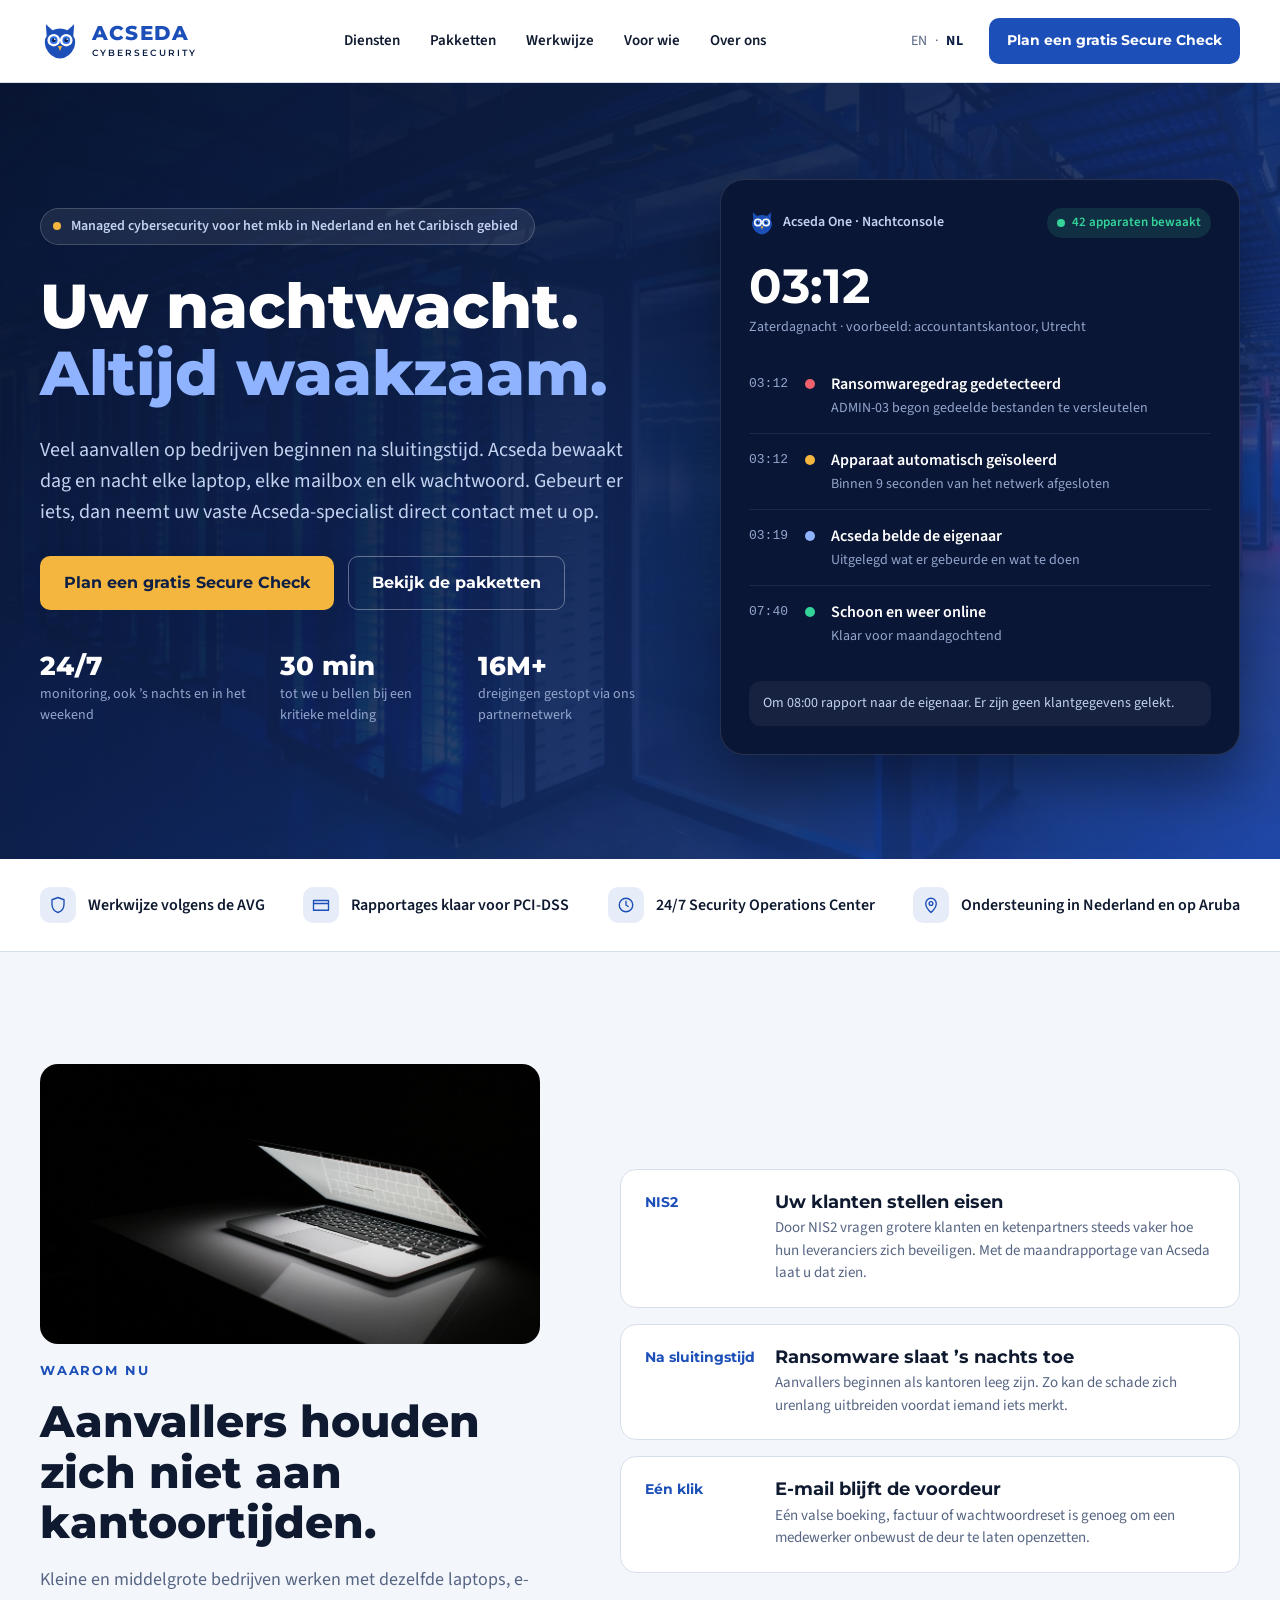
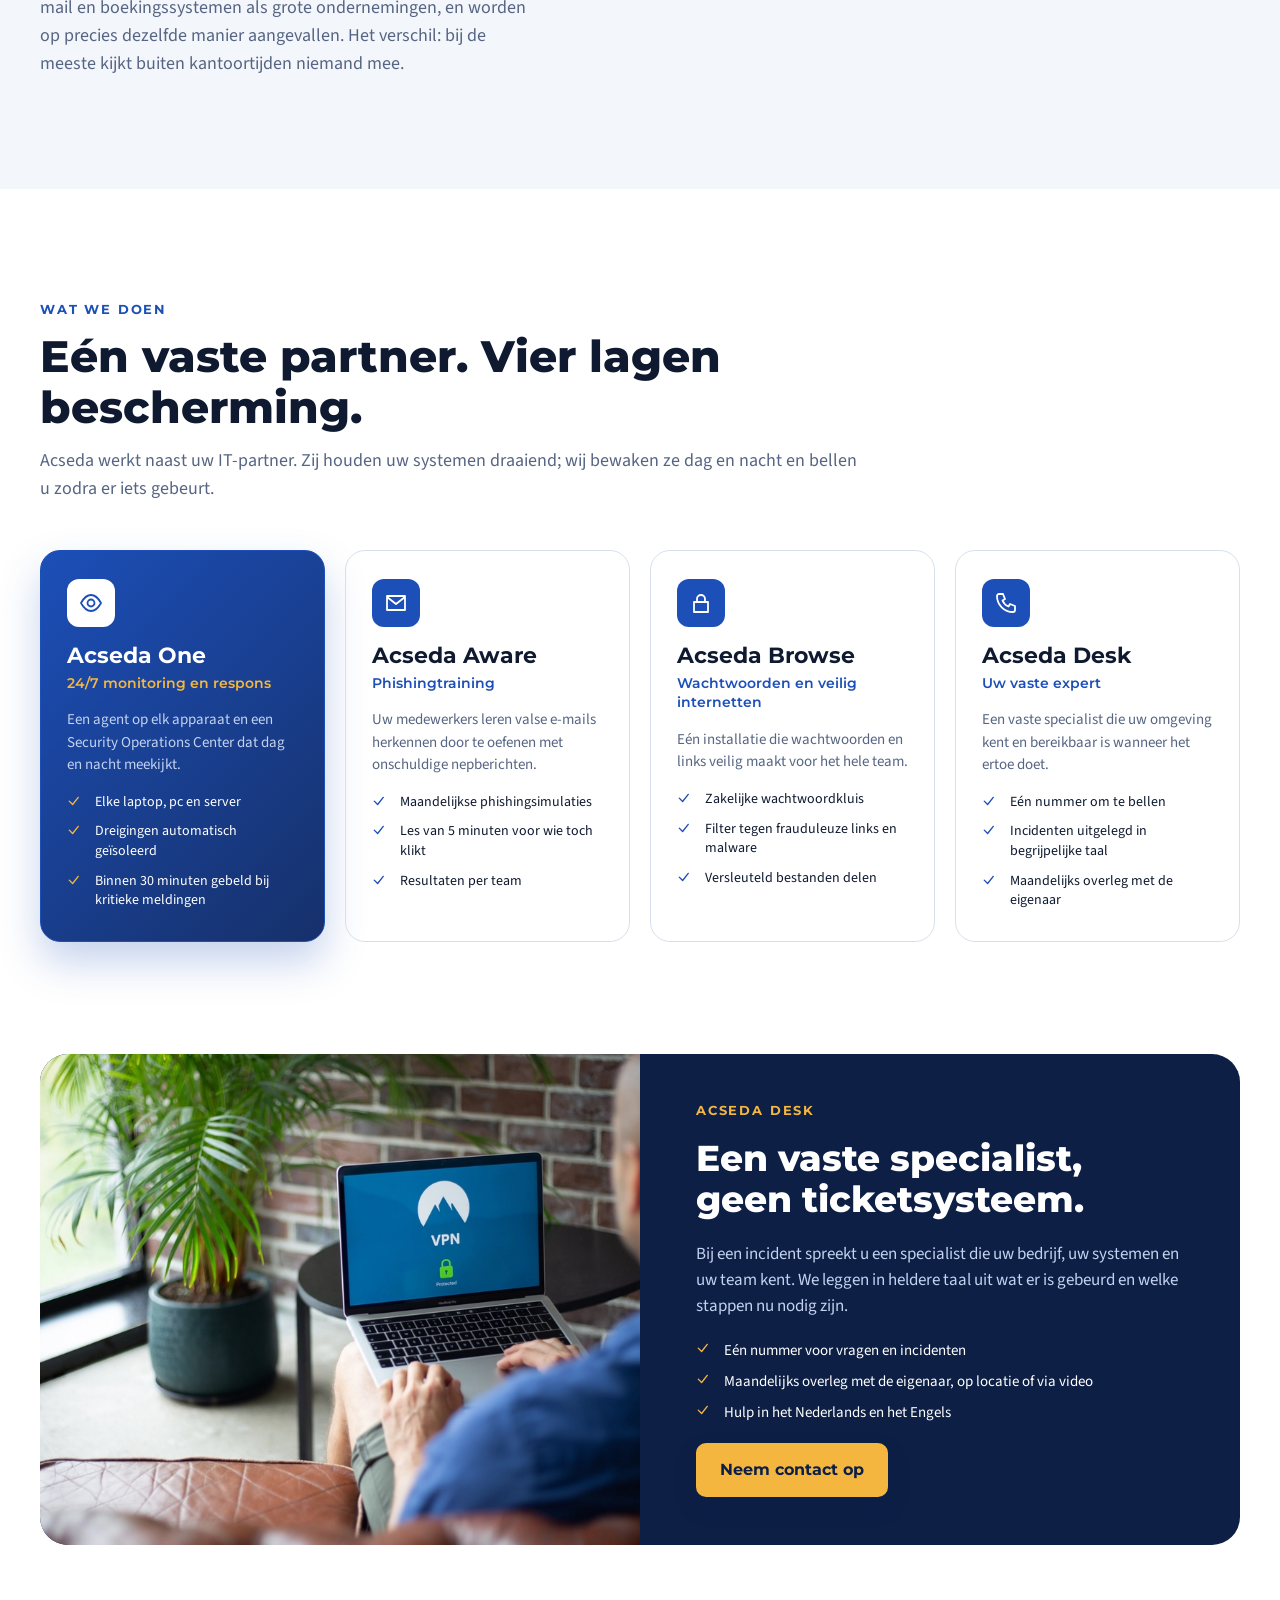
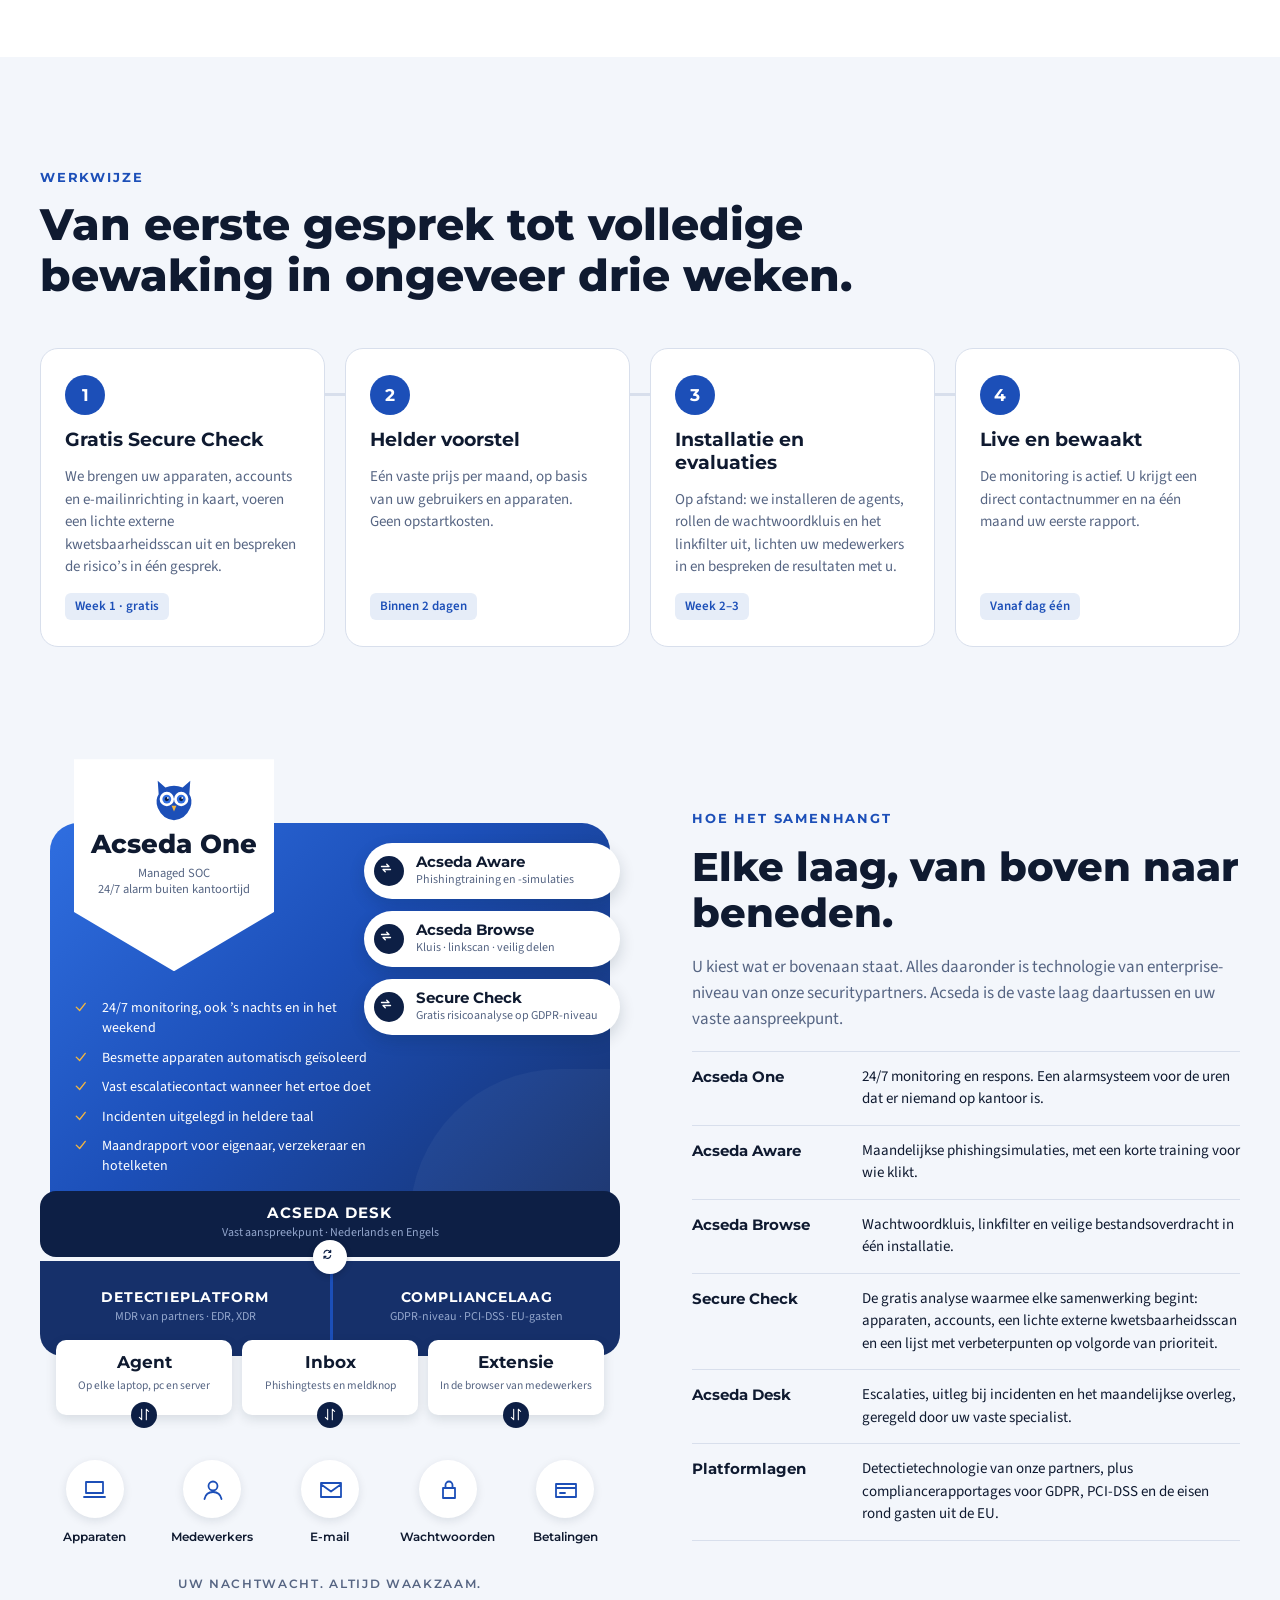
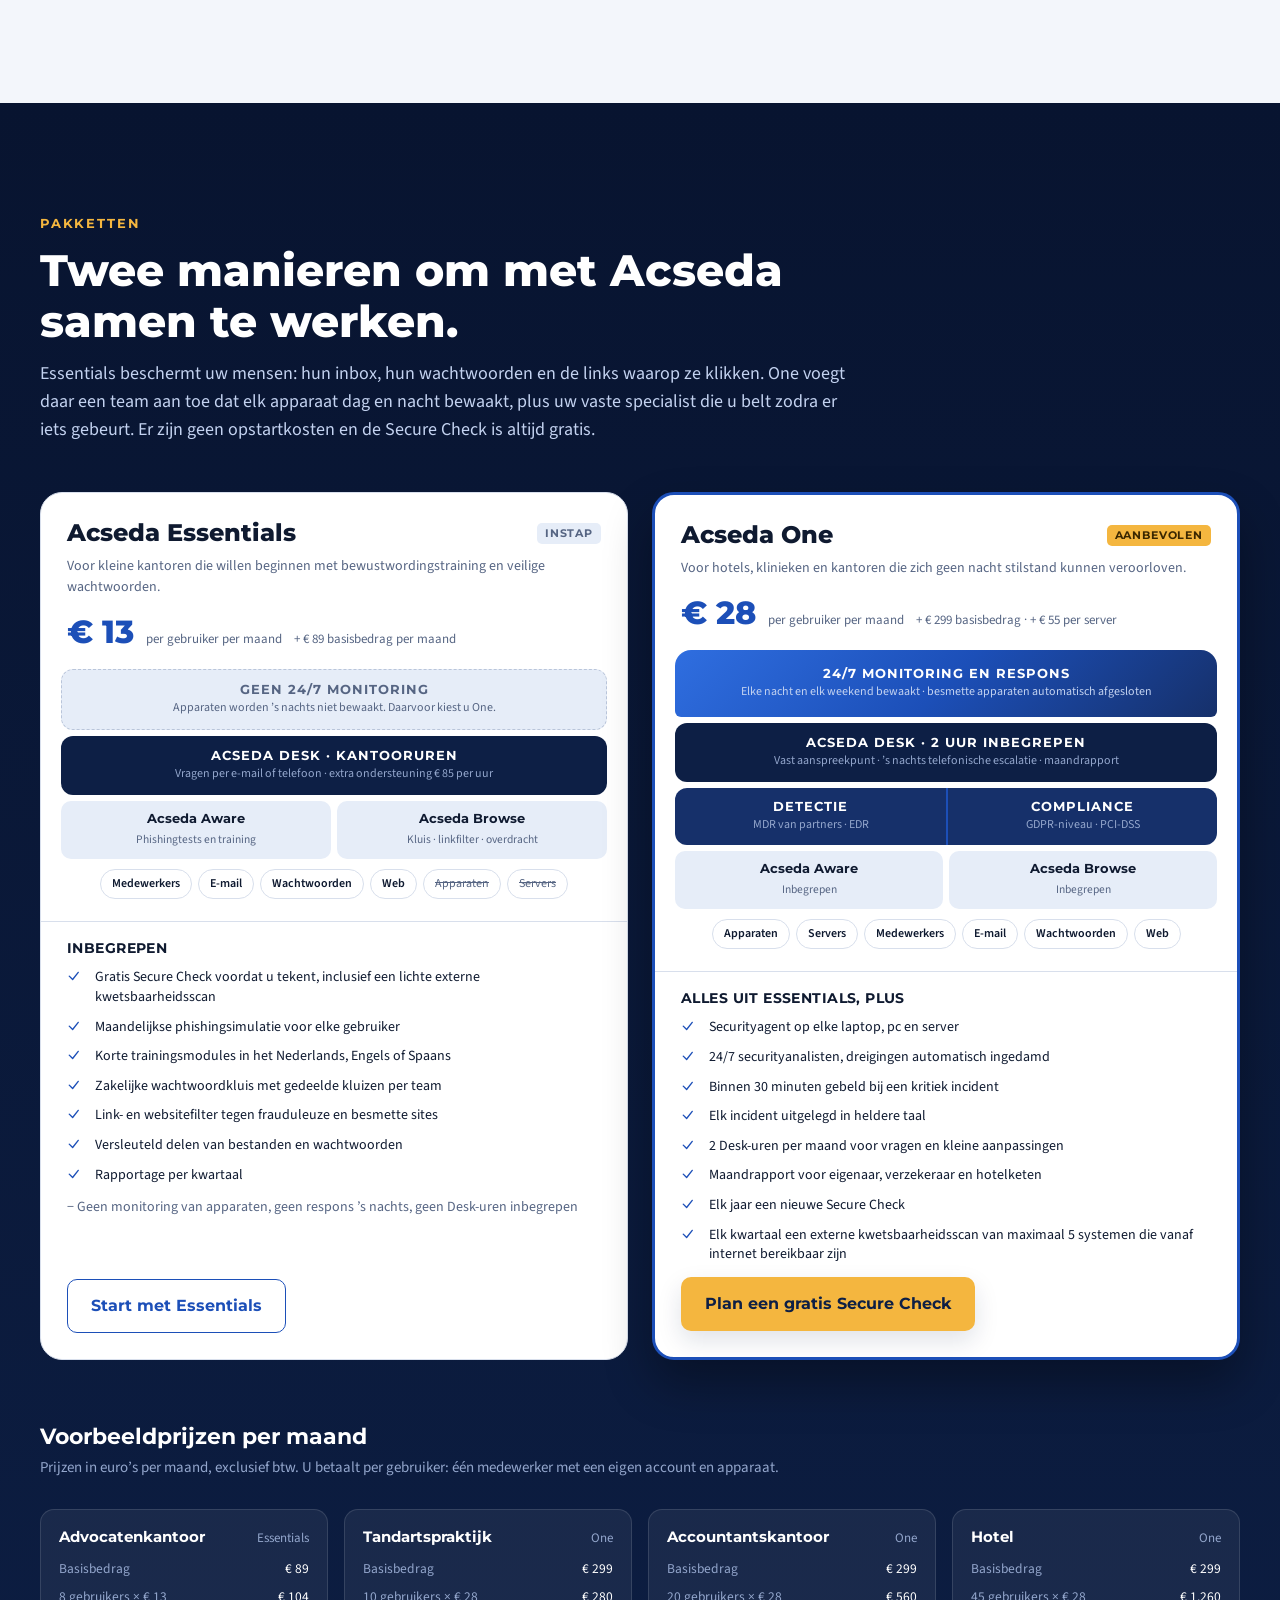
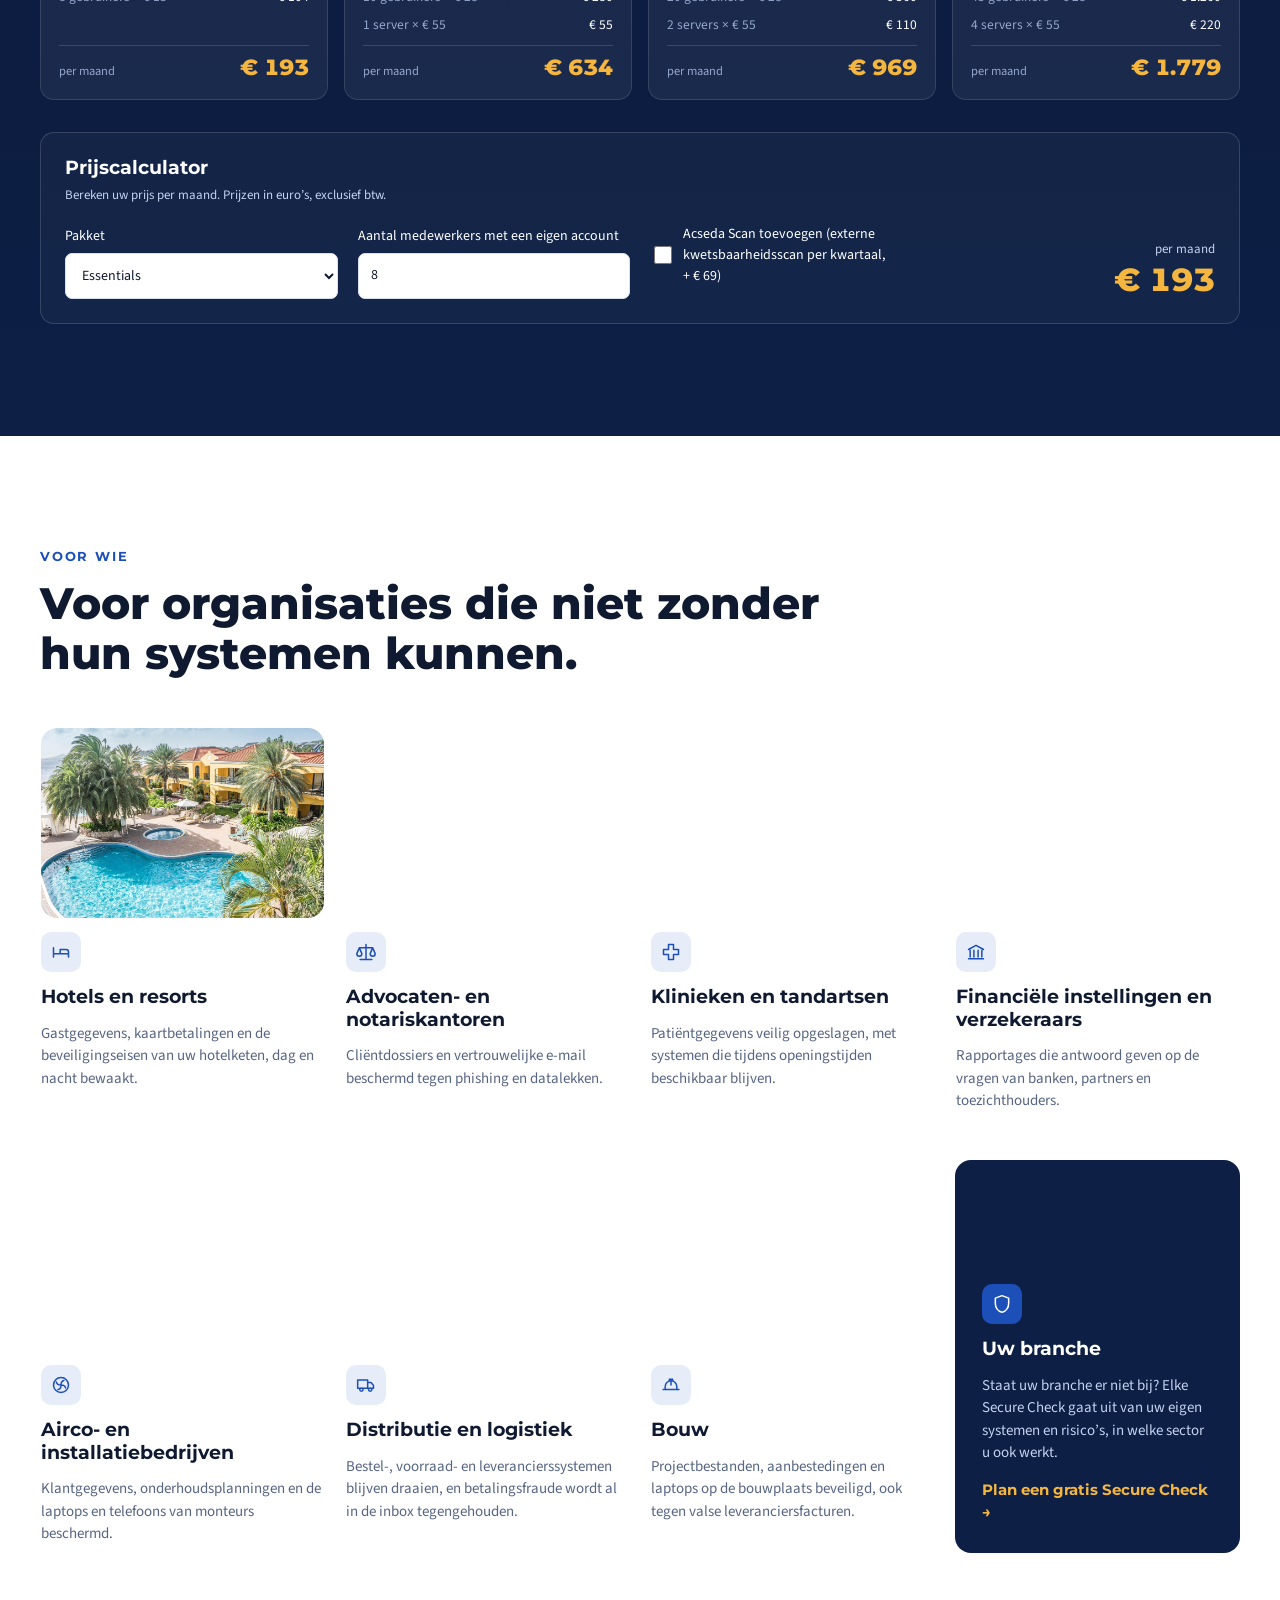
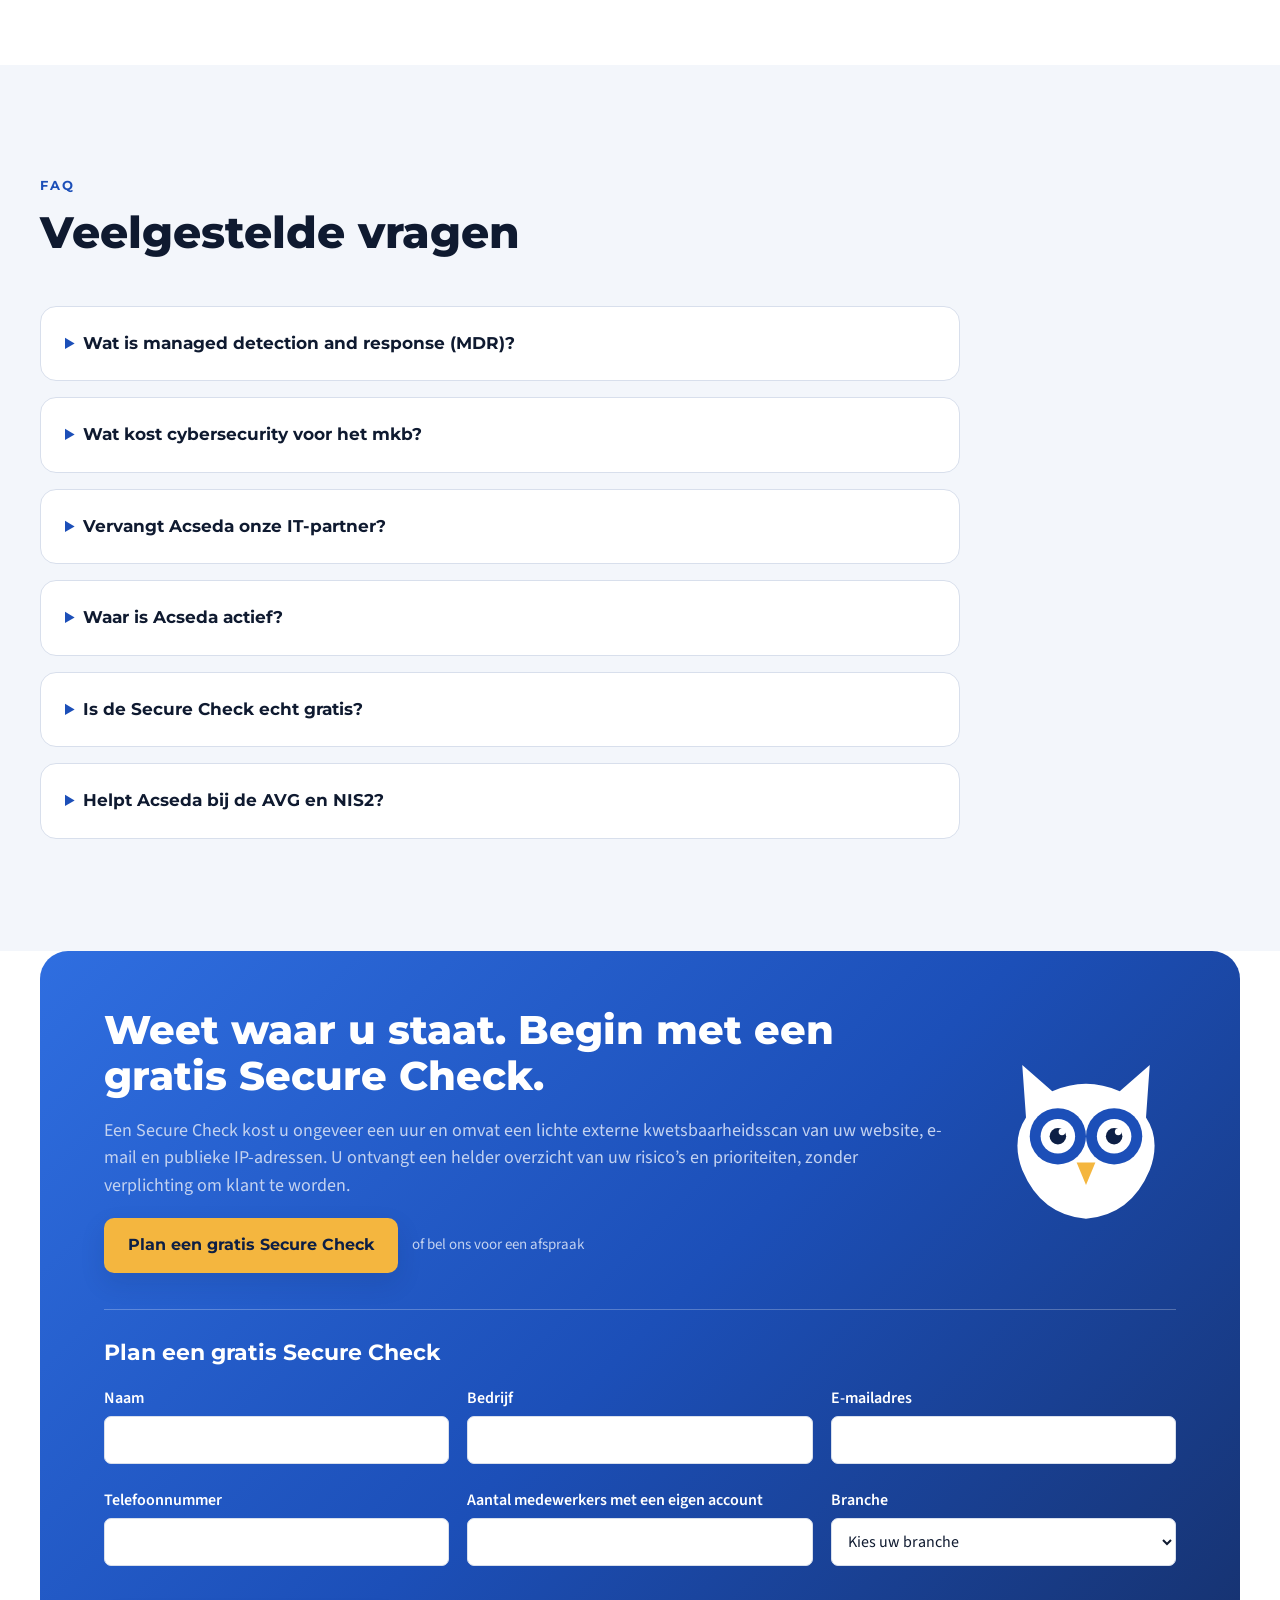
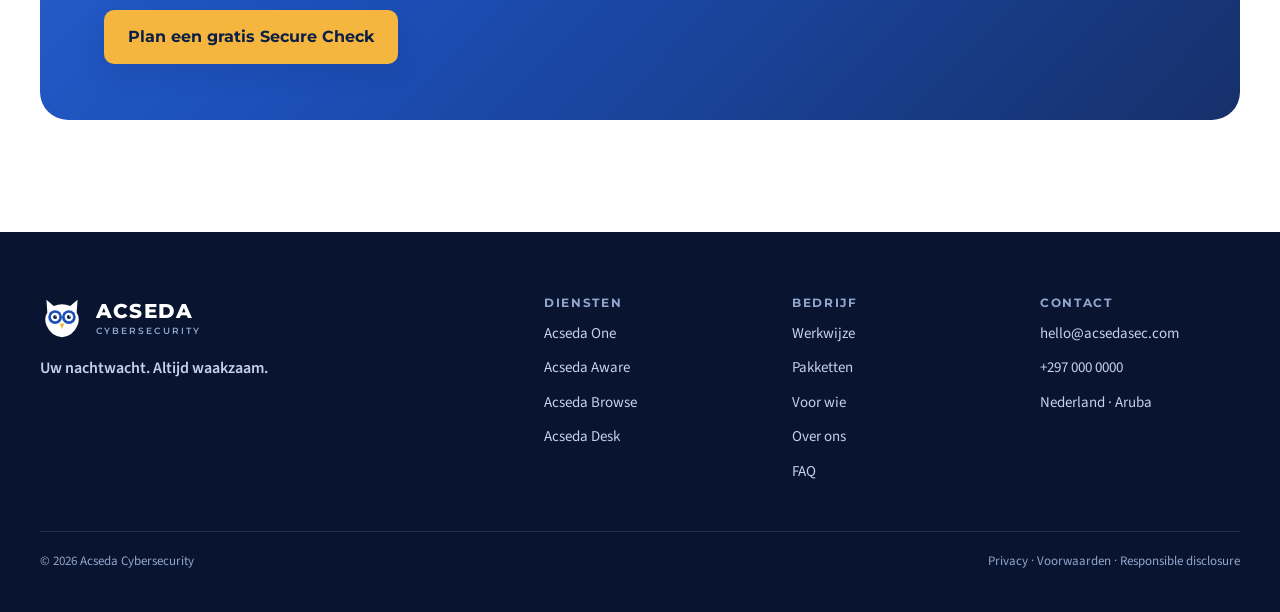
==== commit b3dcadd2: "fix(copy): threats counter, remote setup, optional scan, NL h1 Caribbean Co-Authored-By: Claude Sonn" ====
--- a/nl/index.html
+++ b/nl/index.html
@@ -67,7 +67,7 @@
           "name": "Waar is Acseda actief?",
           "acceptedAnswer": {
             "@type": "Answer",
-            "text": "In Nederland, op Aruba en in de rest van het Caribisch gebied. Installatie en evaluaties doen we op locatie in Nederland en op Aruba, elders op afstand. Ondersteuning in het Nederlands en Engels."
+            "text": "In Nederland, op Aruba en in de rest van het Caribisch gebied. Installatie en evaluaties doen we op afstand. Ondersteuning in het Nederlands en Engels."
           }
         },
         {
@@ -75,7 +75,7 @@
           "name": "Is de Secure Check echt gratis?",
           "acceptedAnswer": {
             "@type": "Answer",
-            "text": "Ja. Het kost u ongeveer een uur en omvat een lichte externe kwetsbaarheidsscan van uw website, e-maildomein en publieke IP-adressen, alleen met uw schriftelijke toestemming. Het is een kwetsbaarheidsscan, geen pentest."
+            "text": "Ja. Het kost u ongeveer een uur. Desgewenst voeren we ook een lichte externe kwetsbaarheidsscan uit van uw website, e-maildomein en publieke IP-adressen, alleen met uw schriftelijke toestemming. Het is een kwetsbaarheidsscan, geen pentest."
           }
         },
         {
@@ -110,7 +110,7 @@
 </div>
 <div class="container hero-grid">
 <div class="hero-copy">
-<h1 class="hero-pill entrance"><span class="status-dot"></span>Managed cybersecurity voor het mkb in Nederland en op Aruba
+<h1 class="hero-pill entrance"><span class="status-dot"></span>Managed cybersecurity voor het mkb in Nederland en het Caribisch gebied
 </h1>
 <p class="hero-title"><span class="entrance">Uw nachtwacht.</span><span class="entrance">Altijd waakzaam.</span>
 </p>
@@ -123,7 +123,7 @@
 </div>
 <div><strong><span data-count="30">30</span> min</strong><span>tot we u bellen bij een kritieke melding</span>
 </div>
-<div><strong>NL + Aruba</strong><span>vaste specialist, in het Nederlands en Engels</span>
+<div><strong><span data-count="16">16</span>M+</strong><span>dreigingen gestopt via ons partnernetwerk</span>
 </div>
 </div>
 </div>
@@ -352,9 +352,9 @@
 </p><span class="step-when">Binnen 2 dagen</span>
 </li>
 <li class="step reveal"><span class="step-number">3</span>
-<h3>Installatie op locatie of op afstand
-</h3>
-<p class="">We installeren de agents, rollen de wachtwoordkluis en het linkfilter uit en lichten uw medewerkers in. Dit doen we op locatie in Nederland en op Aruba, elders op afstand.
+<h3>Installatie en evaluaties
+</h3>
+<p class="">Op afstand: we installeren de agents, rollen de wachtwoordkluis en het linkfilter uit, lichten uw medewerkers in en bespreken de resultaten met u.
 </p><span class="step-when">Week 2–3</span>
 </li>
 <li class="step reveal"><span class="step-number">4</span>
@@ -884,11 +884,11 @@
 </details>
 <details class="faq-card">
 <summary>Waar is Acseda actief?</summary>
-<p>In Nederland, op Aruba en in de rest van het Caribisch gebied. Installatie en evaluaties doen we op locatie in Nederland en op Aruba, elders op afstand. Ondersteuning in het Nederlands en Engels.</p>
+<p>In Nederland, op Aruba en in de rest van het Caribisch gebied. Installatie en evaluaties doen we op afstand. Ondersteuning in het Nederlands en Engels.</p>
 </details>
 <details class="faq-card">
 <summary>Is de Secure Check echt gratis?</summary>
-<p>Ja. Het kost u ongeveer een uur en omvat een lichte externe kwetsbaarheidsscan van uw website, e-maildomein en publieke IP-adressen, alleen met uw schriftelijke toestemming. Het is een kwetsbaarheidsscan, geen pentest.</p>
+<p>Ja. Het kost u ongeveer een uur. Desgewenst voeren we ook een lichte externe kwetsbaarheidsscan uit van uw website, e-maildomein en publieke IP-adressen, alleen met uw schriftelijke toestemming. Het is een kwetsbaarheidsscan, geen pentest.</p>
 </details>
 <details class="faq-card">
 <summary>Helpt Acseda bij de AVG en NIS2?</summary>
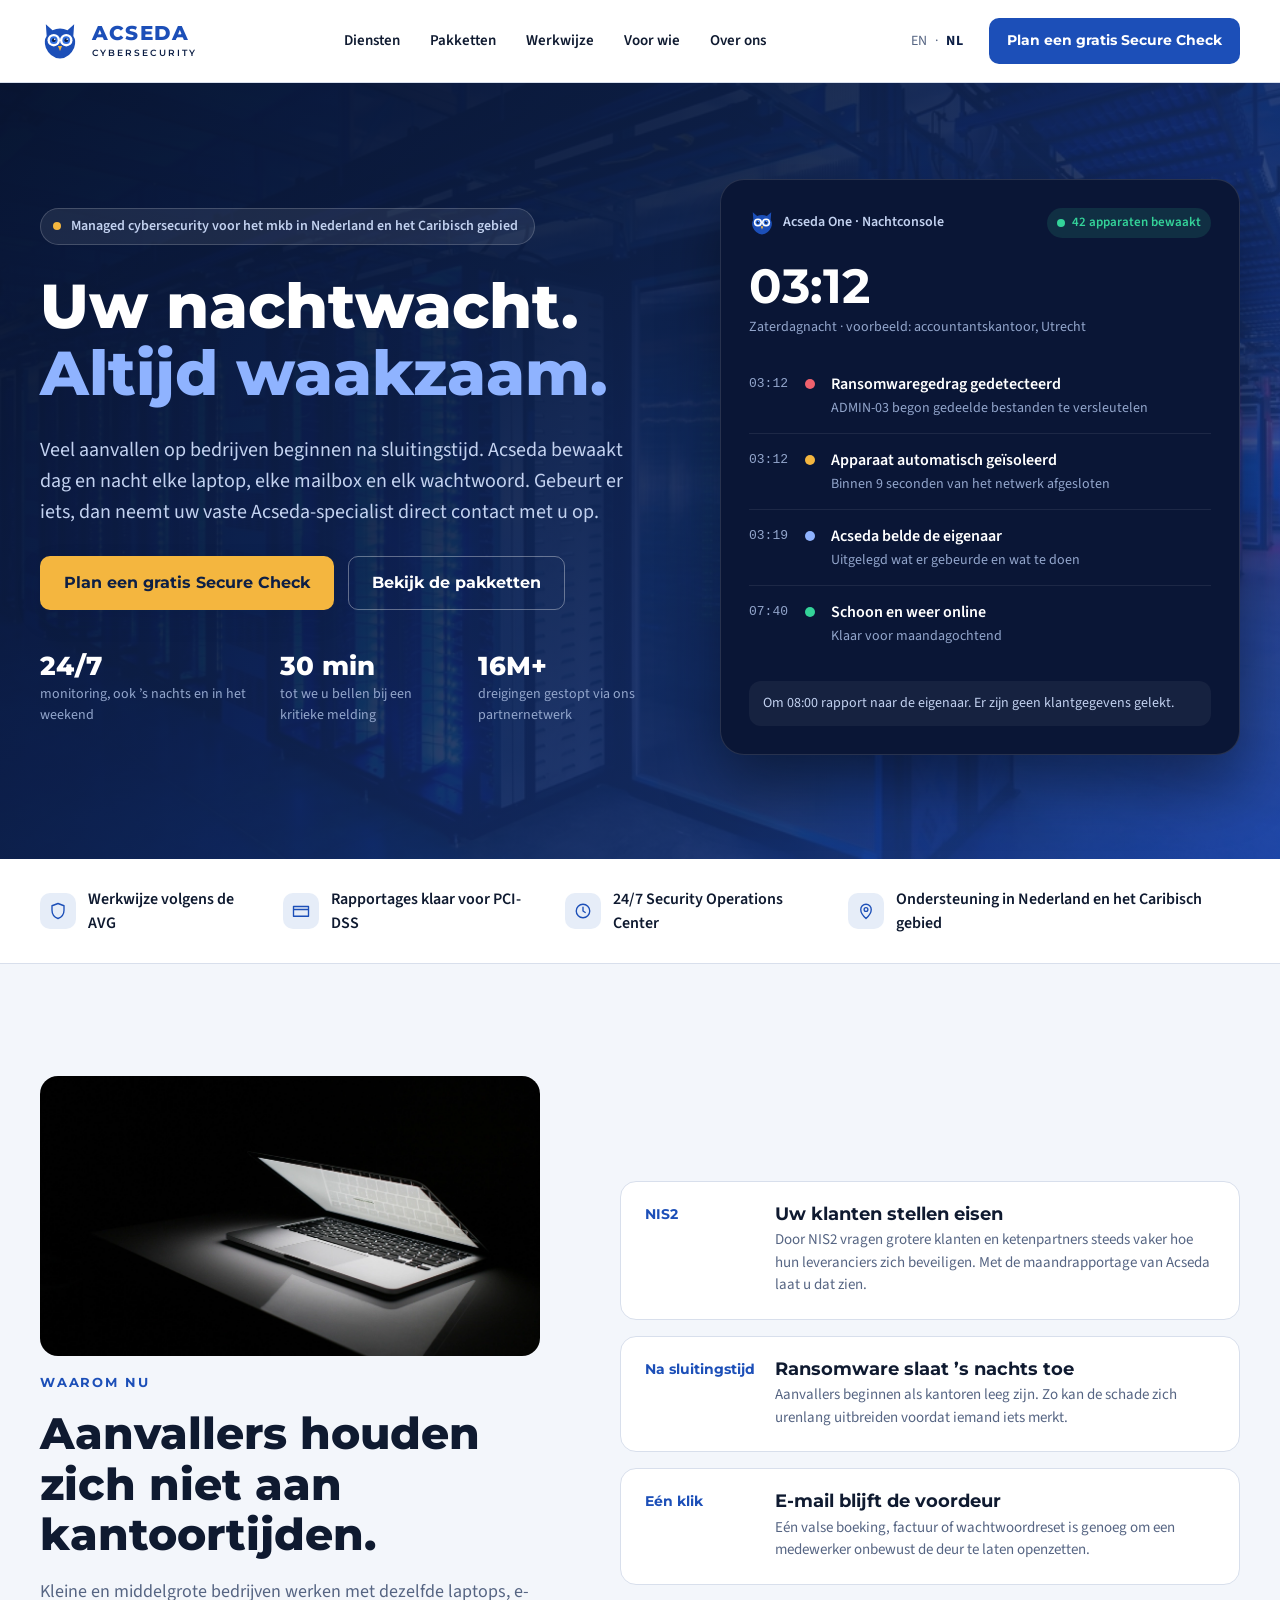
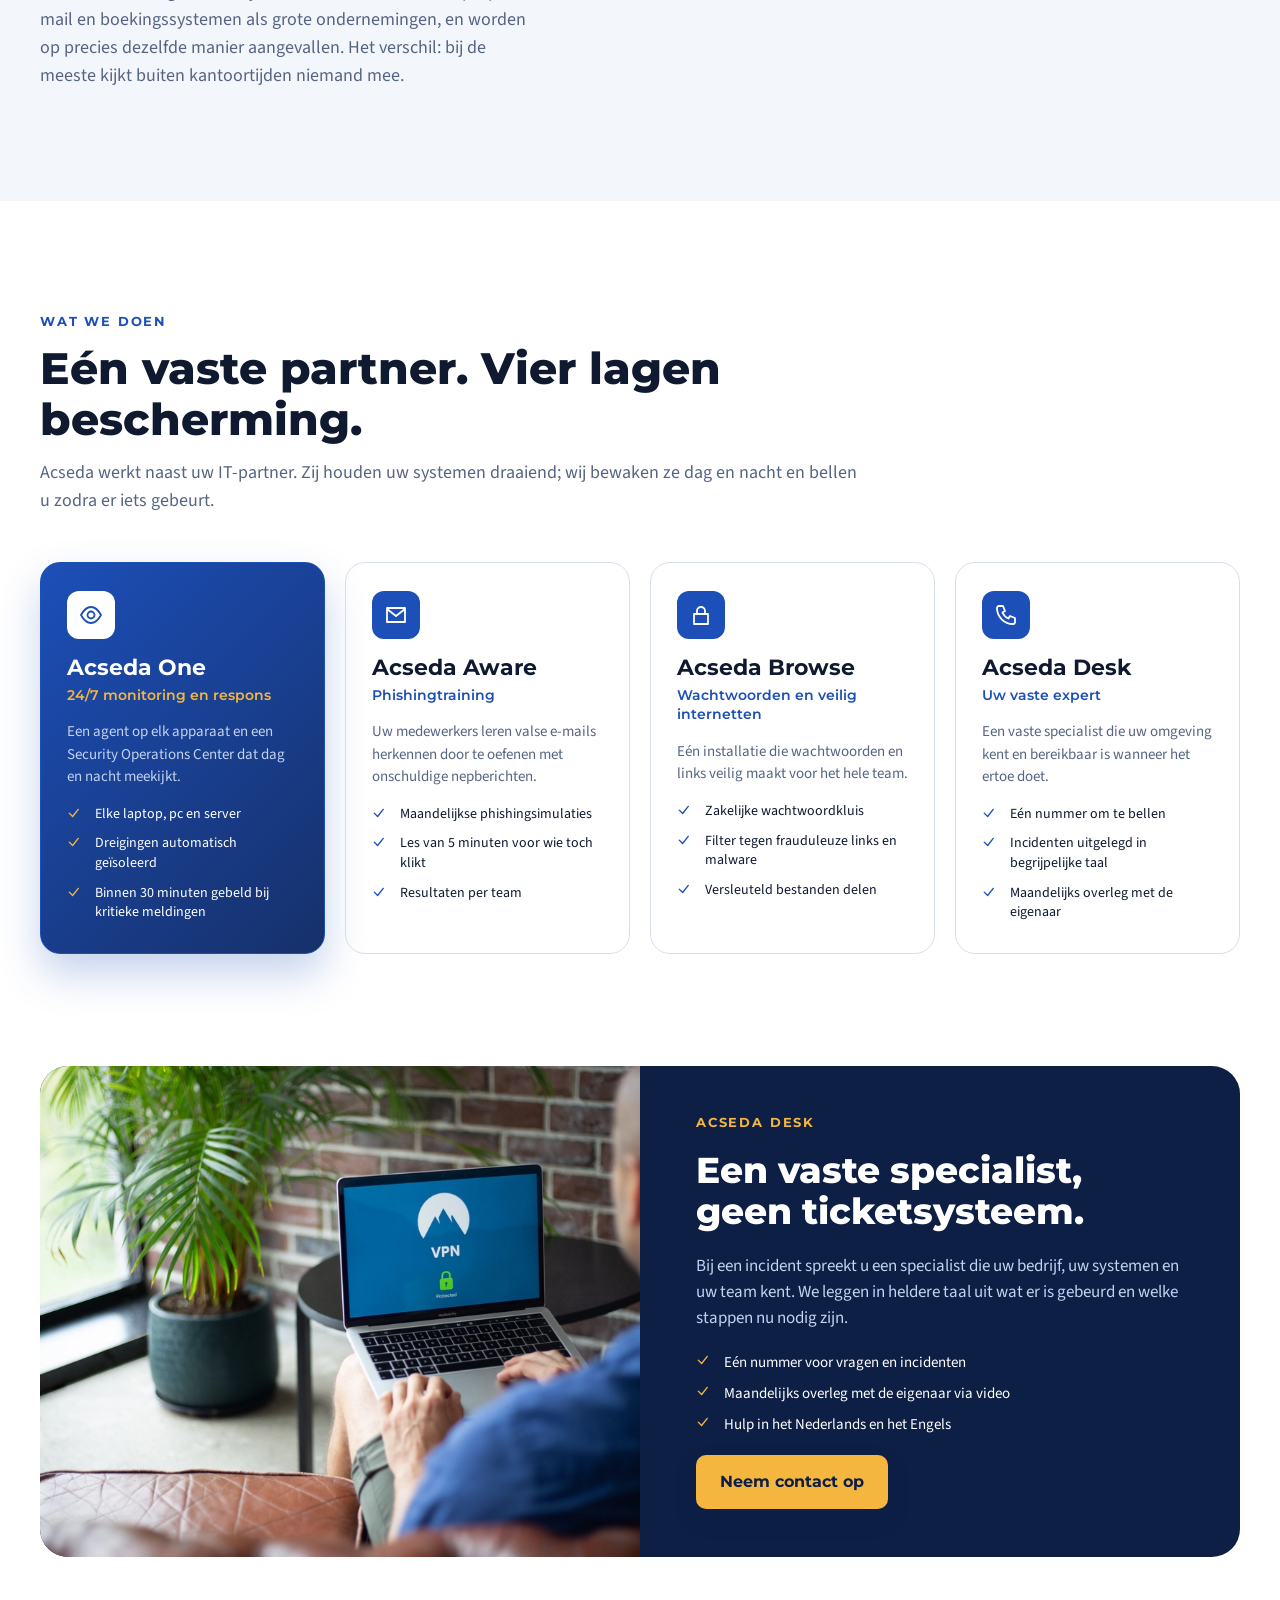
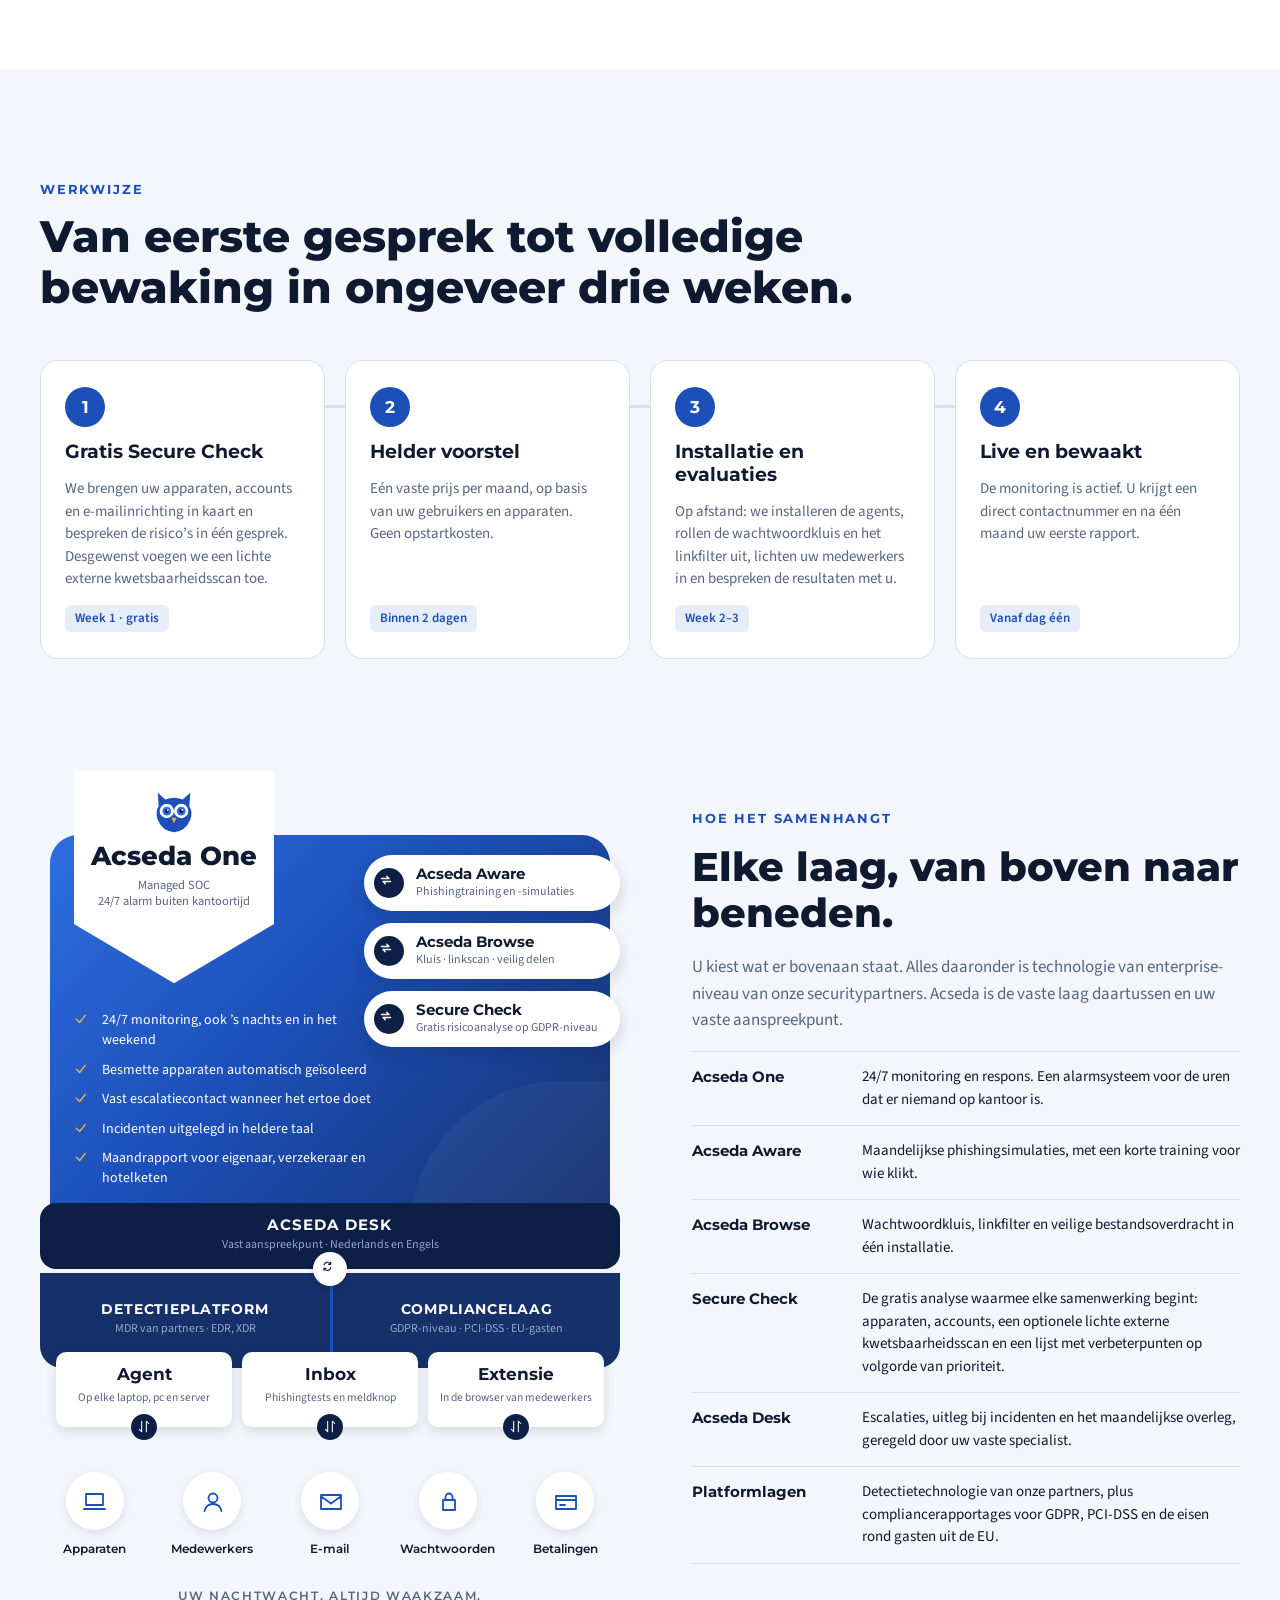
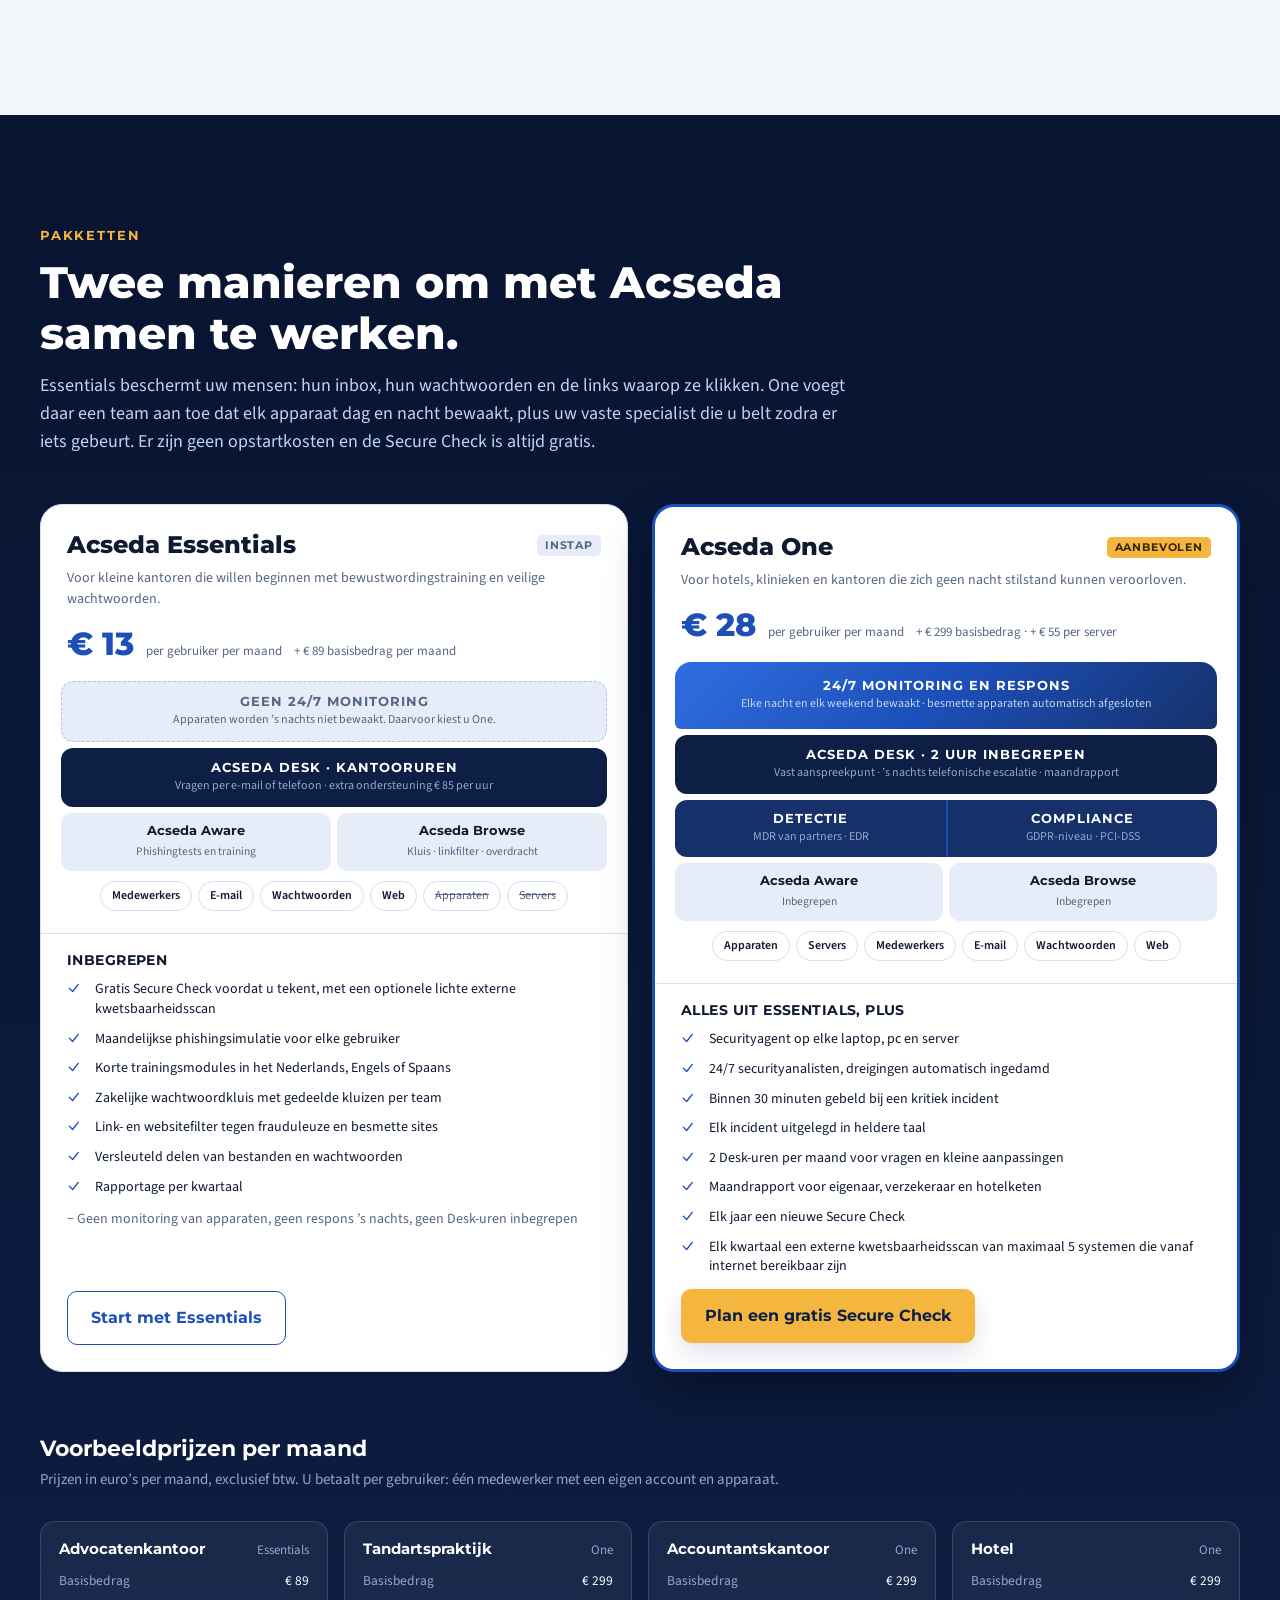
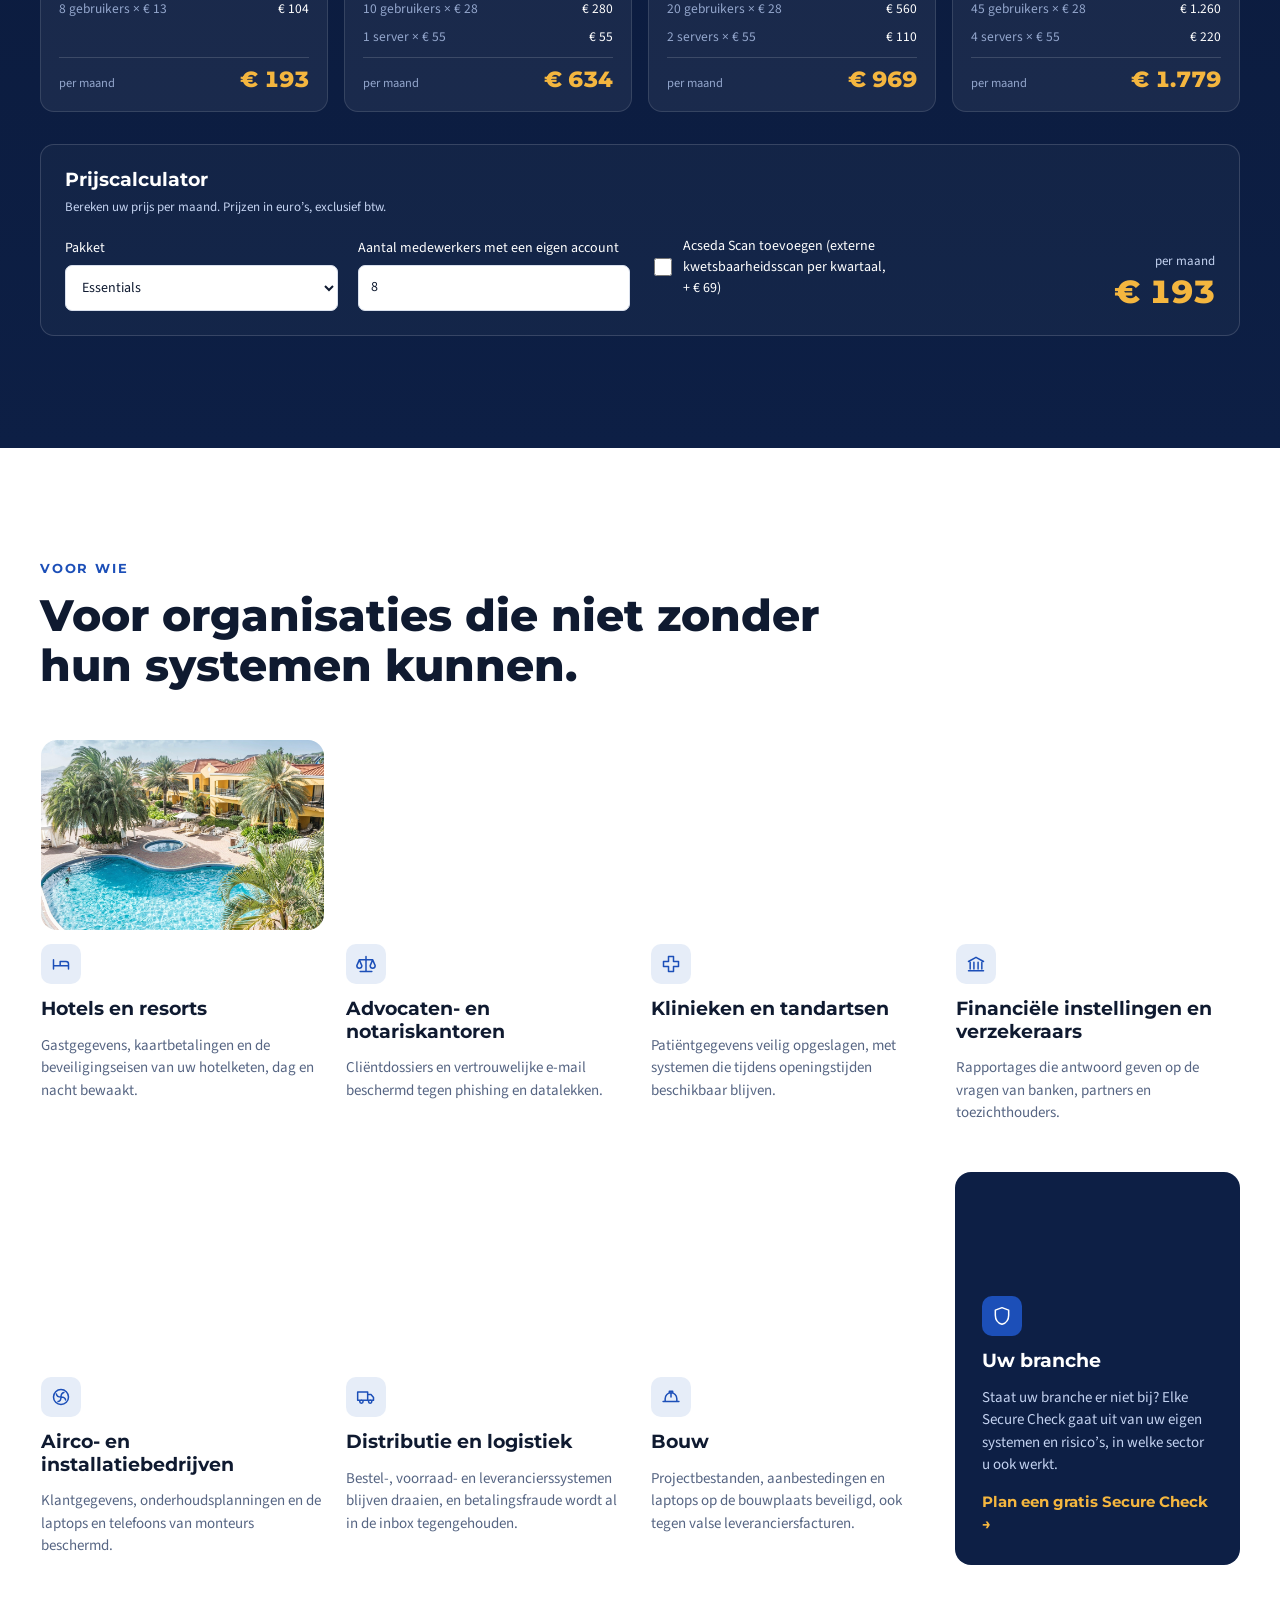
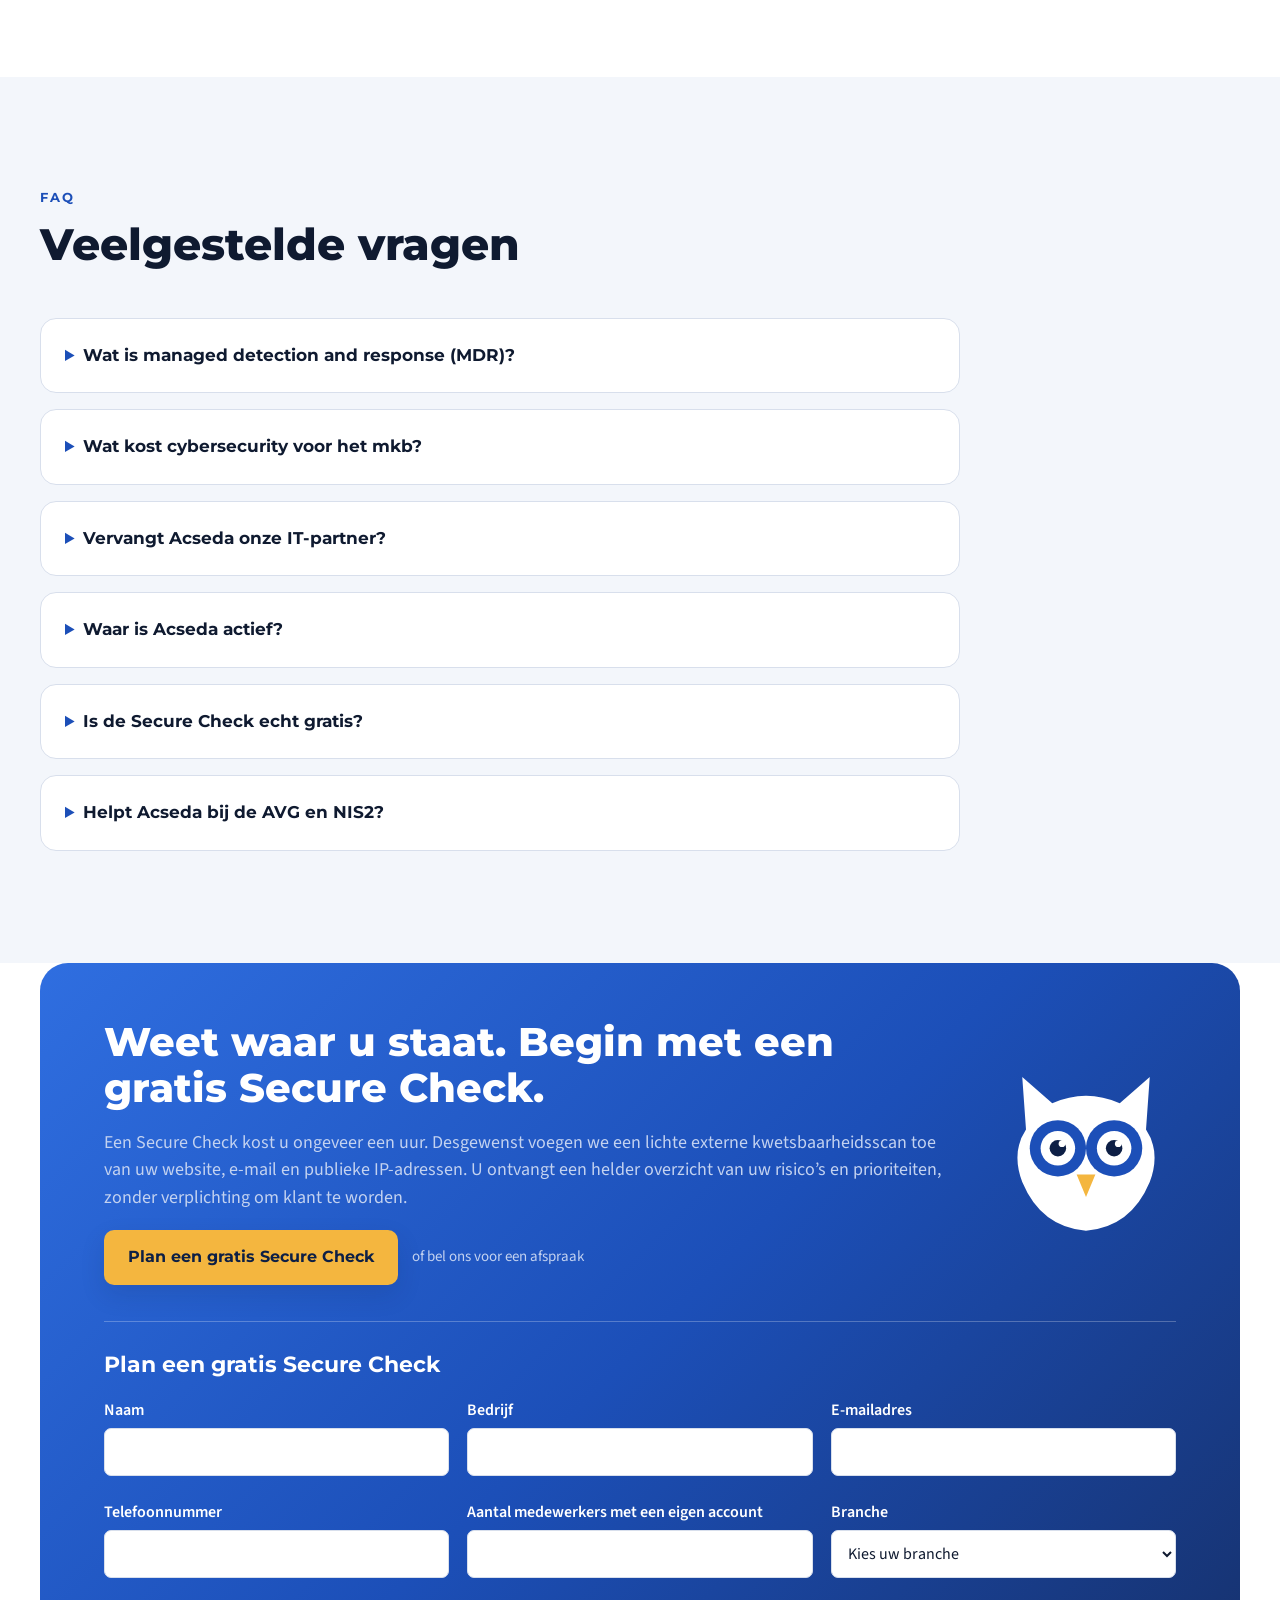
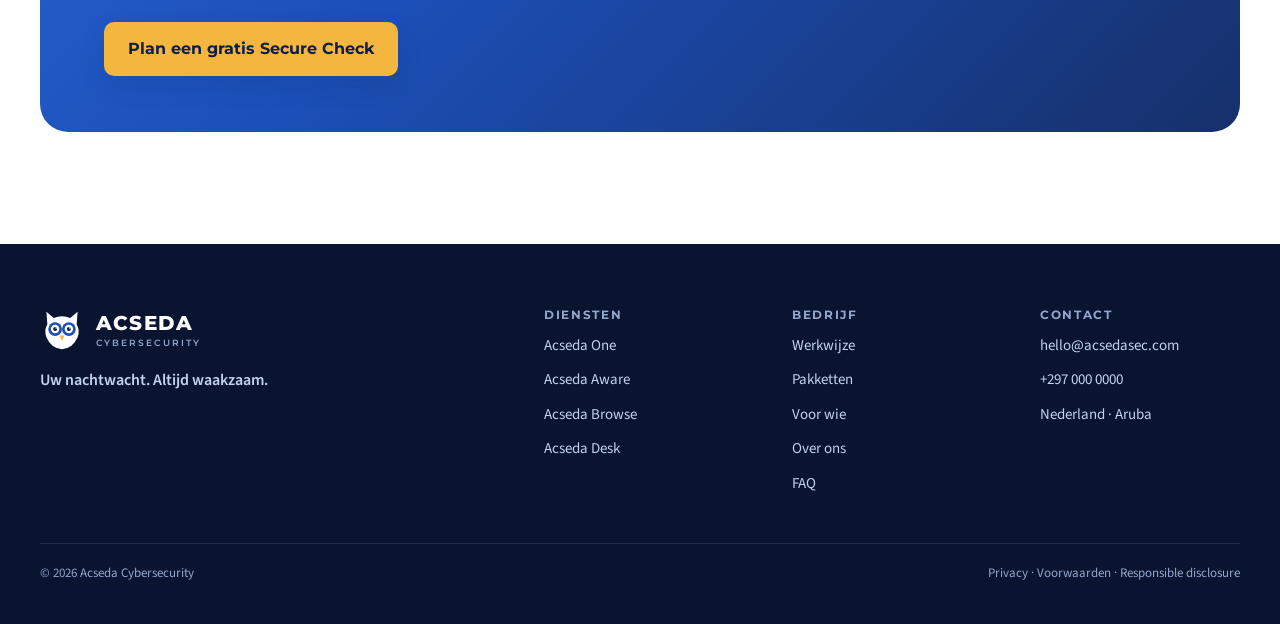
==== commit 351e240f: "fix(copy): optional scan everywhere, video reviews, NL Caribbean wording Co-Authored-By: Claude Sonn" ====
--- a/nl/index.html
+++ b/nl/index.html
@@ -1,8 +1,8 @@
 <!doctype html>
 <html lang="nl"><head><meta charset="utf-8"><meta name="viewport" content="width=device-width, initial-scale=1">
-<title>Cybersecurity voor het mkb | 24/7 bewaakt | Nederland &amp; Aruba | Acseda</title>
-<meta name="description" content="Managed cybersecurity voor het mkb in Nederland en op Aruba: 24/7 monitoring en respons, phishingtraining en een gratis Secure Check.">
-<meta property="og:site_name" content="Acseda Cybersecurity"><meta property="og:type" content="website"><meta property="og:locale" content="nl_NL"><meta property="og:locale:alternate" content="en_US"><meta property="og:title" content="Cybersecurity voor het mkb | 24/7 bewaakt | Nederland &amp; Aruba | Acseda"><meta property="og:description" content="Managed cybersecurity voor het mkb in Nederland en op Aruba: 24/7 monitoring en respons, phishingtraining en een gratis Secure Check."><meta property="og:image" content="https://acsedasec.com/assets/photos/server.jpg"><meta property="og:image:alt" content="Serverrekken in een datacentrum"><meta name="theme-color" content="#0D1F45">
+<title>Cybersecurity voor het mkb | 24/7 bewaakt | Nederland &amp; Caribisch gebied | Acseda</title>
+<meta name="description" content="Managed cybersecurity voor het mkb in Nederland en het Caribisch gebied: 24/7 monitoring en respons, phishingtraining en een gratis Secure Check.">
+<meta property="og:site_name" content="Acseda Cybersecurity"><meta property="og:type" content="website"><meta property="og:locale" content="nl_NL"><meta property="og:locale:alternate" content="en_US"><meta property="og:title" content="Cybersecurity voor het mkb | 24/7 bewaakt | Nederland &amp; Caribisch gebied | Acseda"><meta property="og:description" content="Managed cybersecurity voor het mkb in Nederland en het Caribisch gebied: 24/7 monitoring en respons, phishingtraining en een gratis Secure Check."><meta property="og:image" content="https://acsedasec.com/assets/photos/server.jpg"><meta property="og:image:alt" content="Serverrekken in een datacentrum"><meta name="theme-color" content="#0D1F45">
 <link rel="alternate" hreflang="en" href="https://acsedasec.com/"><link rel="alternate" hreflang="nl" href="https://acsedasec.com/nl/"><link rel="alternate" hreflang="x-default" href="https://acsedasec.com/">
 <link rel="canonical" href="https://acsedasec.com/nl/">
 <meta property="og:url" content="https://acsedasec.com/nl/"><meta property="og:image:width" content="1024"><meta property="og:image:height" content="576"><meta name="twitter:card" content="summary_large_image">
@@ -19,7 +19,7 @@
       "name": "Acseda Cybersecurity",
       "url": "https://acsedasec.com/nl/",
       "slogan": "Uw nachtwacht. Altijd waakzaam.",
-      "description": "Managed cybersecurity voor het mkb in Nederland en op Aruba: 24/7 monitoring en respons, phishingtraining en een gratis Secure Check.",
+      "description": "Managed cybersecurity voor het mkb in Nederland en het Caribisch gebied: 24/7 monitoring en respons, phishingtraining en een gratis Secure Check.",
       "email": "hello@acsedasec.com",
       "areaServed": [
         "Nederland",
@@ -173,7 +173,7 @@
 </div>
 <div class="reveal"><span class="icon"><svg viewBox="0 0 24 24" width="24" height="24" aria-hidden="true"><path d="M12 3a9 9 0 1 0 0 18 9 9 0 1 0 0-18Z M12 7v5l3 2" fill="none" stroke="currentColor" stroke-width="1.8" stroke-linecap="round" stroke-linejoin="round"/></svg></span><span>24/7 Security Operations Center</span>
 </div>
-<div class="reveal"><span class="icon"><svg viewBox="0 0 24 24" width="24" height="24" aria-hidden="true"><path d="M12 22s7-6.3 7-12a7 7 0 0 0-14 0c0 5.7 7 12 7 12Z M12 7.5a2.5 2.5 0 1 0 0 5 2.5 2.5 0 1 0 0-5Z" fill="none" stroke="currentColor" stroke-width="1.8" stroke-linecap="round" stroke-linejoin="round"/></svg></span><span>Ondersteuning in Nederland en op Aruba</span>
+<div class="reveal"><span class="icon"><svg viewBox="0 0 24 24" width="24" height="24" aria-hidden="true"><path d="M12 22s7-6.3 7-12a7 7 0 0 0-14 0c0 5.7 7 12 7 12Z M12 7.5a2.5 2.5 0 1 0 0 5 2.5 2.5 0 1 0 0-5Z" fill="none" stroke="currentColor" stroke-width="1.8" stroke-linecap="round" stroke-linejoin="round"/></svg></span><span>Ondersteuning in Nederland en het Caribisch gebied</span>
 </div>
 </div>
 </div>
@@ -318,7 +318,7 @@
 <ul class="checks">
 <li><svg viewBox="0 0 24 24" width="24" height="24" aria-hidden="true"><path d="M3 9.5 7.5 14 15 4.5" fill="none" stroke="currentColor" stroke-width="1.8" stroke-linecap="round" stroke-linejoin="round"/></svg><span>Eén nummer voor vragen en incidenten</span>
 </li>
-<li><svg viewBox="0 0 24 24" width="24" height="24" aria-hidden="true"><path d="M3 9.5 7.5 14 15 4.5" fill="none" stroke="currentColor" stroke-width="1.8" stroke-linecap="round" stroke-linejoin="round"/></svg><span>Maandelijks overleg met de eigenaar, op locatie of via video</span>
+<li><svg viewBox="0 0 24 24" width="24" height="24" aria-hidden="true"><path d="M3 9.5 7.5 14 15 4.5" fill="none" stroke="currentColor" stroke-width="1.8" stroke-linecap="round" stroke-linejoin="round"/></svg><span>Maandelijks overleg met de eigenaar via video</span>
 </li>
 <li><svg viewBox="0 0 24 24" width="24" height="24" aria-hidden="true"><path d="M3 9.5 7.5 14 15 4.5" fill="none" stroke="currentColor" stroke-width="1.8" stroke-linecap="round" stroke-linejoin="round"/></svg><span>Hulp in het Nederlands en het Engels</span>
 </li>
@@ -342,7 +342,7 @@
 <li class="step reveal"><span class="step-number">1</span>
 <h3>Gratis Secure Check
 </h3>
-<p class="">We brengen uw apparaten, accounts en e-mailinrichting in kaart, voeren een lichte externe kwetsbaarheidsscan uit en bespreken de risico’s in één gesprek.
+<p class="">We brengen uw apparaten, accounts en e-mailinrichting in kaart en bespreken de risico’s in één gesprek. Desgewenst voegen we een lichte externe kwetsbaarheidsscan toe.
 </p><span class="step-when">Week 1  ·  gratis</span>
 </li>
 <li class="step reveal"><span class="step-number">2</span>
@@ -502,7 +502,7 @@
 <div tabindex="0" data-layer="check" class="legend-row reveal">
 <dt>Secure Check
 </dt>
-<dd>De gratis analyse waarmee elke samenwerking begint: apparaten, accounts, een lichte externe kwetsbaarheidsscan en een lijst met verbeterpunten op volgorde van prioriteit.
+<dd>De gratis analyse waarmee elke samenwerking begint: apparaten, accounts, een optionele lichte externe kwetsbaarheidsscan en een lijst met verbeterpunten op volgorde van prioriteit.
 </dd>
 </div>
 <div tabindex="0" data-layer="desk" class="legend-row reveal">
@@ -571,7 +571,7 @@
 <h4>INBEGREPEN
 </h4>
 <ul class="checks">
-<li><svg viewBox="0 0 24 24" width="24" height="24" aria-hidden="true"><path d="M3 9.5 7.5 14 15 4.5" fill="none" stroke="currentColor" stroke-width="1.8" stroke-linecap="round" stroke-linejoin="round"/></svg><span>Gratis Secure Check voordat u tekent, inclusief een lichte externe kwetsbaarheidsscan</span>
+<li><svg viewBox="0 0 24 24" width="24" height="24" aria-hidden="true"><path d="M3 9.5 7.5 14 15 4.5" fill="none" stroke="currentColor" stroke-width="1.8" stroke-linecap="round" stroke-linejoin="round"/></svg><span>Gratis Secure Check voordat u tekent, met een optionele lichte externe kwetsbaarheidsscan</span>
 </li>
 <li><svg viewBox="0 0 24 24" width="24" height="24" aria-hidden="true"><path d="M3 9.5 7.5 14 15 4.5" fill="none" stroke="currentColor" stroke-width="1.8" stroke-linecap="round" stroke-linejoin="round"/></svg><span>Maandelijkse phishingsimulatie voor elke gebruiker</span>
 </li>
@@ -904,7 +904,7 @@
 <div>
 <h2>Weet waar u staat. Begin met een gratis Secure Check.
 </h2>
-<p class="">Een Secure Check kost u ongeveer een uur en omvat een lichte externe kwetsbaarheidsscan van uw website, e-mail en publieke IP-adressen. U ontvangt een helder overzicht van uw risico’s en prioriteiten, zonder verplichting om klant te worden.
+<p class="">Een Secure Check kost u ongeveer een uur. Desgewenst voegen we een lichte externe kwetsbaarheidsscan toe van uw website, e-mail en publieke IP-adressen. U ontvangt een helder overzicht van uw risico’s en prioriteiten, zonder verplichting om klant te worden.
 </p>
 <div class="contact-actions"><a class="button primary" href="#contact">Plan een gratis Secure Check</a><span>of <a href="tel:+2970000000">bel ons voor een afspraak</a></span>
 </div>
